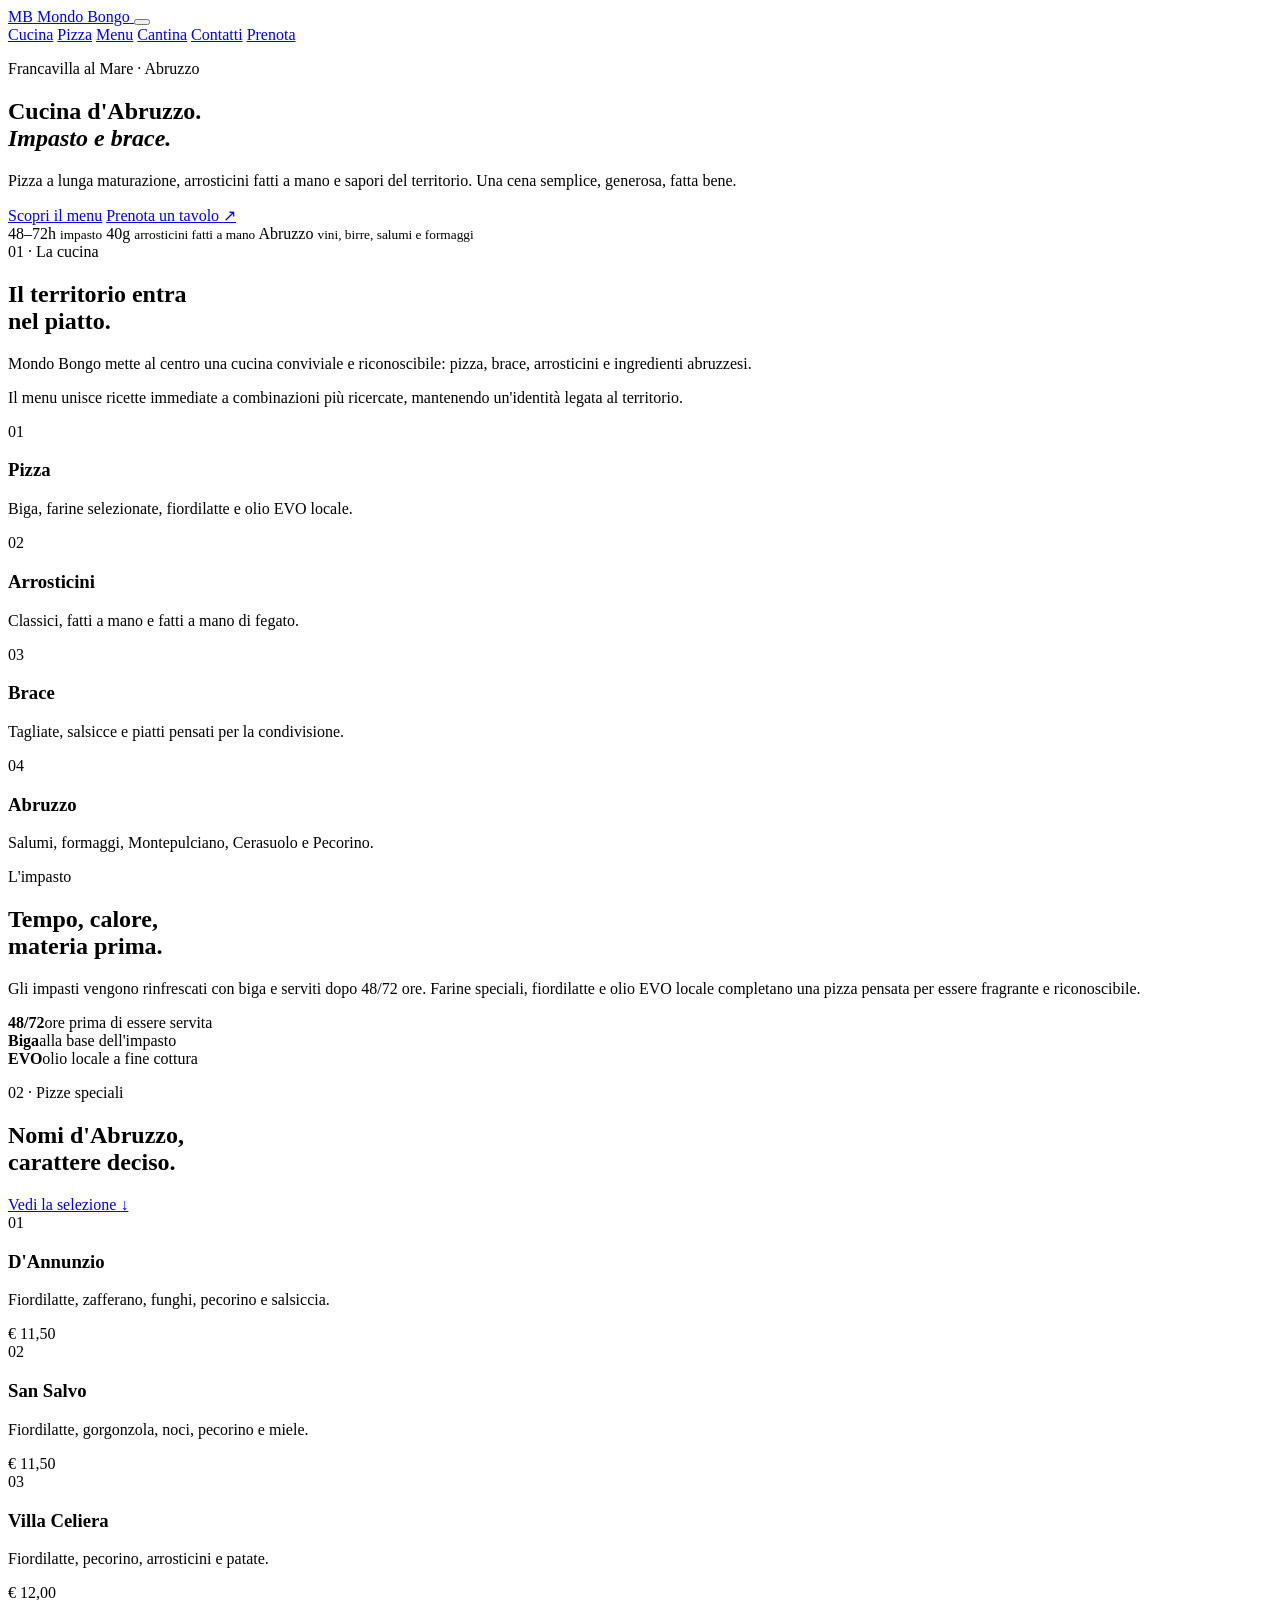
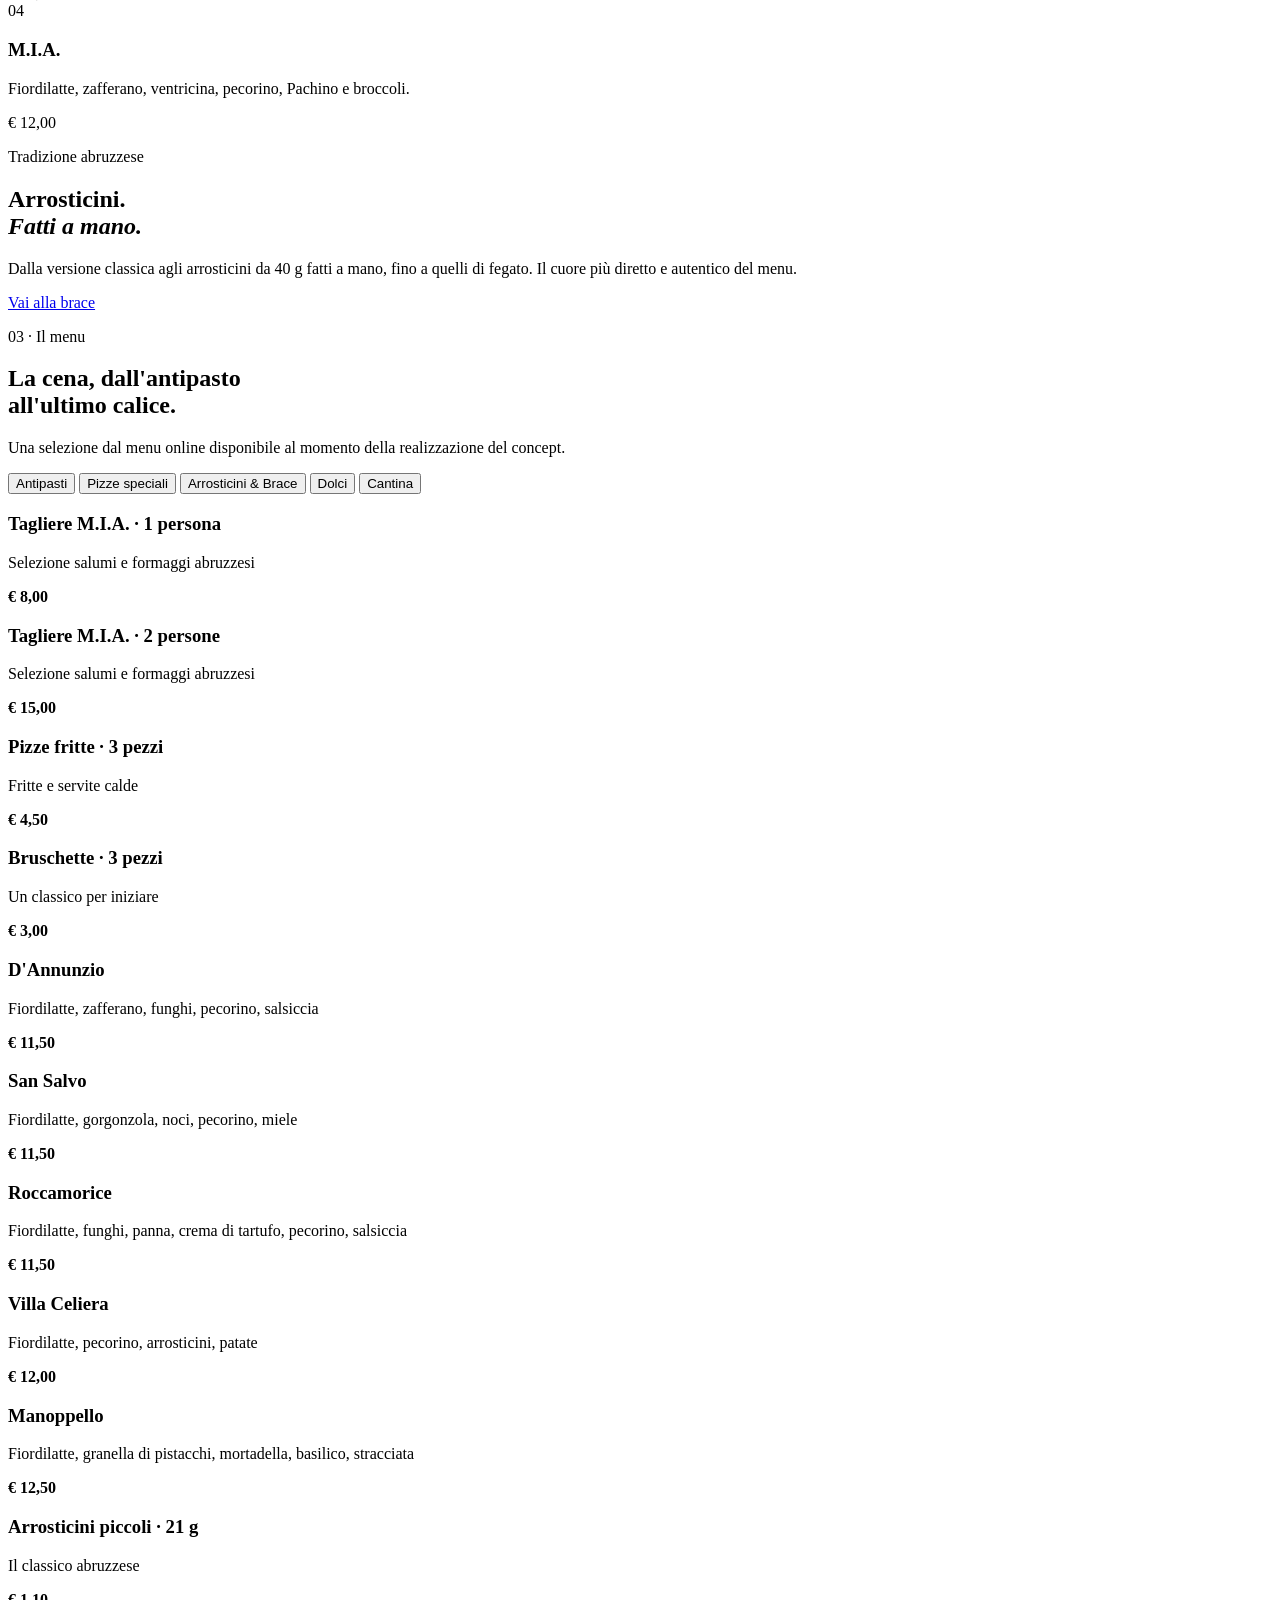
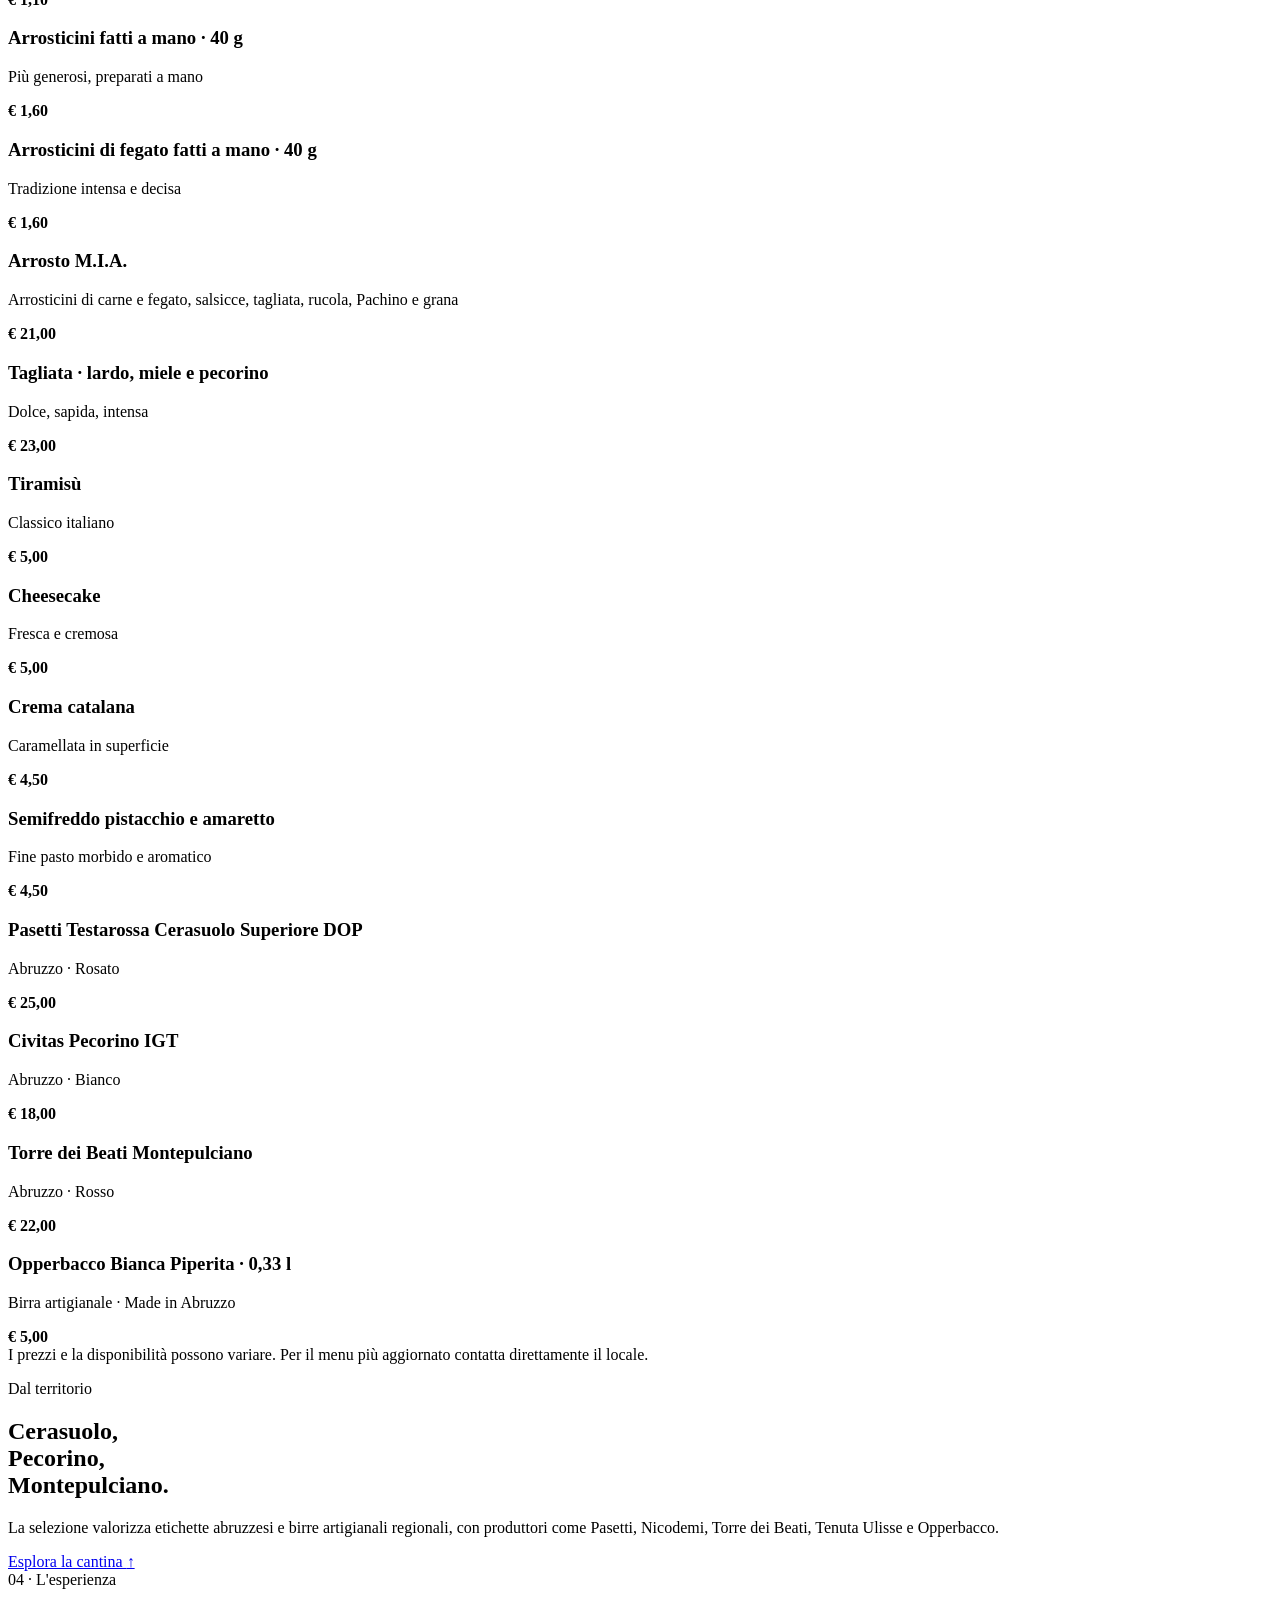
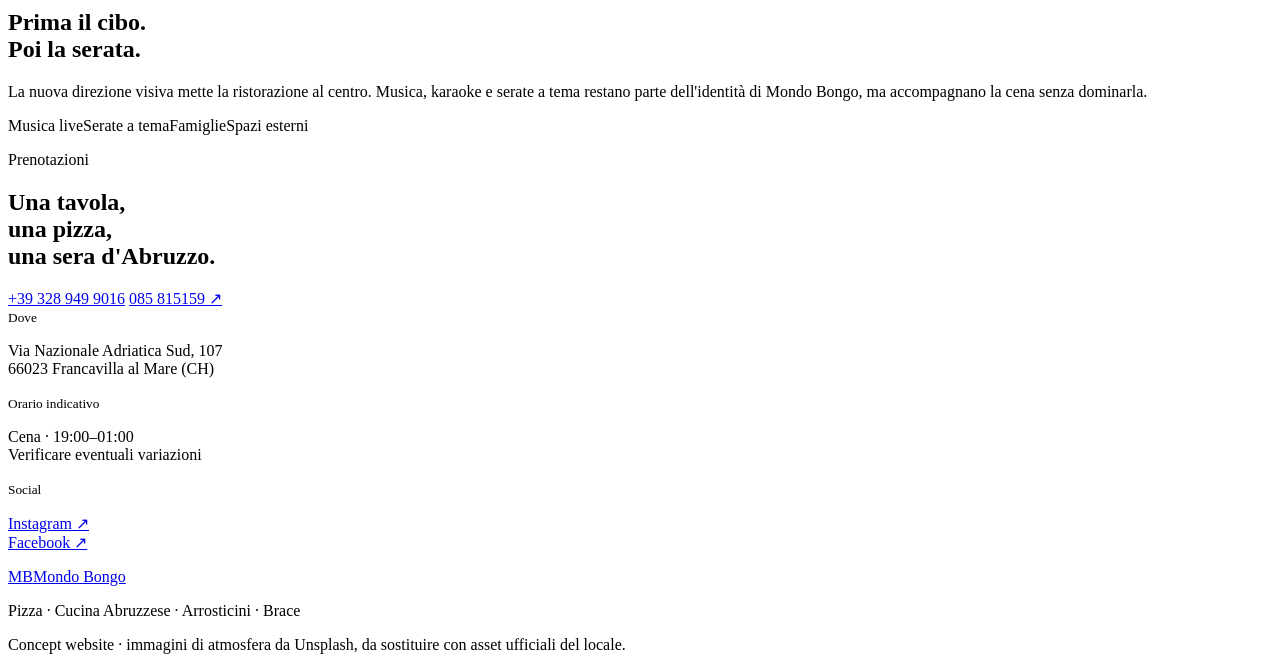
==== index.html @ 22b3df88 "Build premium food-first Mondo Bongo homepage" ====
<!DOCTYPE html>
<html lang="it">
<head>
  <meta charset="UTF-8" />
  <meta name="viewport" content="width=device-width, initial-scale=1.0" />
  <meta name="description" content="Mondo Bongo Francavilla al Mare — pizza a lunga maturazione, arrosticini fatti a mano, cucina abruzzese e brace." />
  <meta name="theme-color" content="#16130f" />
  <title>Mondo Bongo | Pizza, Abruzzo & Brace</title>
  <link rel="preconnect" href="https://fonts.googleapis.com">
  <link rel="preconnect" href="https://fonts.gstatic.com" crossorigin>
  <link href="https://fonts.googleapis.com/css2?family=DM+Sans:wght@400;500;600&family=Playfair+Display:ital,wght@0,500;0,600;1,500&display=swap" rel="stylesheet">
  <link rel="stylesheet" href="styles.css" />
</head>
<body>
  <header class="site-header" id="top">
    <a class="brand" href="#top" aria-label="Mondo Bongo home">
      <span class="brand-mark">MB</span>
      <span class="brand-name">Mondo Bongo</span>
    </a>
    <button class="menu-toggle" aria-label="Apri menu" aria-expanded="false"><span></span><span></span></button>
    <nav class="nav" aria-label="Navigazione principale">
      <a href="#cucina">Cucina</a>
      <a href="#pizza">Pizza</a>
      <a href="#menu">Menu</a>
      <a href="#cantina">Cantina</a>
      <a href="#contatti">Contatti</a>
      <a class="nav-cta" href="tel:+393289499016">Prenota</a>
    </nav>
  </header>

  <main>
    <section class="hero" aria-labelledby="hero-title">
      <div class="hero-media" role="img" aria-label="Pizza artigianale in forno"></div>
      <div class="hero-shade"></div>
      <div class="hero-content reveal">
        <p class="eyebrow">Francavilla al Mare · Abruzzo</p>
        <h1 id="hero-title">Cucina d'Abruzzo.<br><em>Impasto e brace.</em></h1>
        <p class="hero-copy">Pizza a lunga maturazione, arrosticini fatti a mano e sapori del territorio. Una cena semplice, generosa, fatta bene.</p>
        <div class="hero-actions">
          <a class="button button-light" href="#menu">Scopri il menu</a>
          <a class="text-link" href="tel:+393289499016">Prenota un tavolo <span>↗</span></a>
        </div>
      </div>
      <div class="hero-facts" aria-label="Punti di forza">
        <span>48–72h <small>impasto</small></span>
        <span>40g <small>arrosticini fatti a mano</small></span>
        <span>Abruzzo <small>vini, birre, salumi e formaggi</small></span>
      </div>
    </section>

    <section class="intro section" id="cucina">
      <div class="section-kicker reveal">01 · La cucina</div>
      <div class="intro-grid">
        <h2 class="display reveal">Il territorio entra<br>nel piatto.</h2>
        <div class="intro-copy reveal">
          <p>Mondo Bongo mette al centro una cucina conviviale e riconoscibile: pizza, brace, arrosticini e ingredienti abruzzesi.</p>
          <p>Il menu unisce ricette immediate a combinazioni più ricercate, mantenendo un'identità legata al territorio.</p>
        </div>
      </div>
      <div class="pillars reveal">
        <article><span>01</span><h3>Pizza</h3><p>Biga, farine selezionate, fiordilatte e olio EVO locale.</p></article>
        <article><span>02</span><h3>Arrosticini</h3><p>Classici, fatti a mano e fatti a mano di fegato.</p></article>
        <article><span>03</span><h3>Brace</h3><p>Tagliate, salsicce e piatti pensati per la condivisione.</p></article>
        <article><span>04</span><h3>Abruzzo</h3><p>Salumi, formaggi, Montepulciano, Cerasuolo e Pecorino.</p></article>
      </div>
    </section>

    <section class="pizza-feature" id="pizza">
      <div class="pizza-image reveal" role="img" aria-label="Pizza in cottura nel forno"></div>
      <div class="pizza-copy reveal">
        <p class="eyebrow dark">L'impasto</p>
        <h2 class="display">Tempo, calore,<br>materia prima.</h2>
        <p>Gli impasti vengono rinfrescati con biga e serviti dopo 48/72 ore. Farine speciali, fiordilatte e olio EVO locale completano una pizza pensata per essere fragrante e riconoscibile.</p>
        <div class="process">
          <div><strong>48/72</strong><span>ore prima di essere servita</span></div>
          <div><strong>Biga</strong><span>alla base dell'impasto</span></div>
          <div><strong>EVO</strong><span>olio locale a fine cottura</span></div>
        </div>
      </div>
    </section>

    <section class="signature section">
      <div class="section-heading reveal">
        <div>
          <p class="section-kicker">02 · Pizze speciali</p>
          <h2 class="display">Nomi d'Abruzzo,<br>carattere deciso.</h2>
        </div>
        <a class="text-link dark-link" href="#menu">Vedi la selezione <span>↓</span></a>
      </div>
      <div class="dish-grid">
        <article class="dish-card reveal">
          <div class="dish-no">01</div><h3>D'Annunzio</h3>
          <p>Fiordilatte, zafferano, funghi, pecorino e salsiccia.</p><span>€ 11,50</span>
        </article>
        <article class="dish-card reveal">
          <div class="dish-no">02</div><h3>San Salvo</h3>
          <p>Fiordilatte, gorgonzola, noci, pecorino e miele.</p><span>€ 11,50</span>
        </article>
        <article class="dish-card reveal">
          <div class="dish-no">03</div><h3>Villa Celiera</h3>
          <p>Fiordilatte, pecorino, arrosticini e patate.</p><span>€ 12,00</span>
        </article>
        <article class="dish-card reveal">
          <div class="dish-no">04</div><h3>M.I.A.</h3>
          <p>Fiordilatte, zafferano, ventricina, pecorino, Pachino e broccoli.</p><span>€ 12,00</span>
        </article>
      </div>
    </section>

    <section class="arrosticini-section">
      <div class="arrosticini-bg"></div>
      <div class="arrosticini-overlay"></div>
      <div class="arrosticini-content reveal">
        <p class="eyebrow">Tradizione abruzzese</p>
        <h2 class="display light">Arrosticini.<br><em>Fatti a mano.</em></h2>
        <p>Dalla versione classica agli arrosticini da 40 g fatti a mano, fino a quelli di fegato. Il cuore più diretto e autentico del menu.</p>
        <a class="button button-light" href="#menu">Vai alla brace</a>
      </div>
    </section>

    <section class="menu-section section" id="menu">
      <div class="menu-head reveal">
        <div>
          <p class="section-kicker">03 · Il menu</p>
          <h2 class="display">La cena, dall'antipasto<br>all'ultimo calice.</h2>
        </div>
        <p>Una selezione dal menu online disponibile al momento della realizzazione del concept.</p>
      </div>

      <div class="menu-tabs reveal" role="tablist" aria-label="Categorie menu">
        <button class="menu-tab active" data-menu="antipasti" role="tab" aria-selected="true">Antipasti</button>
        <button class="menu-tab" data-menu="pizze" role="tab">Pizze speciali</button>
        <button class="menu-tab" data-menu="brace" role="tab">Arrosticini & Brace</button>
        <button class="menu-tab" data-menu="dolci" role="tab">Dolci</button>
        <button class="menu-tab" data-menu="cantina" role="tab">Cantina</button>
      </div>

      <div class="menu-panels reveal">
        <div class="menu-panel active" data-panel="antipasti">
          <div class="menu-item"><div><h3>Tagliere M.I.A. · 1 persona</h3><p>Selezione salumi e formaggi abruzzesi</p></div><strong>€ 8,00</strong></div>
          <div class="menu-item"><div><h3>Tagliere M.I.A. · 2 persone</h3><p>Selezione salumi e formaggi abruzzesi</p></div><strong>€ 15,00</strong></div>
          <div class="menu-item"><div><h3>Pizze fritte · 3 pezzi</h3><p>Fritte e servite calde</p></div><strong>€ 4,50</strong></div>
          <div class="menu-item"><div><h3>Bruschette · 3 pezzi</h3><p>Un classico per iniziare</p></div><strong>€ 3,00</strong></div>
        </div>
        <div class="menu-panel" data-panel="pizze">
          <div class="menu-item"><div><h3>D'Annunzio</h3><p>Fiordilatte, zafferano, funghi, pecorino, salsiccia</p></div><strong>€ 11,50</strong></div>
          <div class="menu-item"><div><h3>San Salvo</h3><p>Fiordilatte, gorgonzola, noci, pecorino, miele</p></div><strong>€ 11,50</strong></div>
          <div class="menu-item"><div><h3>Roccamorice</h3><p>Fiordilatte, funghi, panna, crema di tartufo, pecorino, salsiccia</p></div><strong>€ 11,50</strong></div>
          <div class="menu-item"><div><h3>Villa Celiera</h3><p>Fiordilatte, pecorino, arrosticini, patate</p></div><strong>€ 12,00</strong></div>
          <div class="menu-item"><div><h3>Manoppello</h3><p>Fiordilatte, granella di pistacchi, mortadella, basilico, stracciata</p></div><strong>€ 12,50</strong></div>
        </div>
        <div class="menu-panel" data-panel="brace">
          <div class="menu-item"><div><h3>Arrosticini piccoli · 21 g</h3><p>Il classico abruzzese</p></div><strong>€ 1,10</strong></div>
          <div class="menu-item featured"><div><h3>Arrosticini fatti a mano · 40 g</h3><p>Più generosi, preparati a mano</p></div><strong>€ 1,60</strong></div>
          <div class="menu-item"><div><h3>Arrosticini di fegato fatti a mano · 40 g</h3><p>Tradizione intensa e decisa</p></div><strong>€ 1,60</strong></div>
          <div class="menu-item"><div><h3>Arrosto M.I.A.</h3><p>Arrosticini di carne e fegato, salsicce, tagliata, rucola, Pachino e grana</p></div><strong>€ 21,00</strong></div>
          <div class="menu-item"><div><h3>Tagliata · lardo, miele e pecorino</h3><p>Dolce, sapida, intensa</p></div><strong>€ 23,00</strong></div>
        </div>
        <div class="menu-panel" data-panel="dolci">
          <div class="menu-item"><div><h3>Tiramisù</h3><p>Classico italiano</p></div><strong>€ 5,00</strong></div>
          <div class="menu-item"><div><h3>Cheesecake</h3><p>Fresca e cremosa</p></div><strong>€ 5,00</strong></div>
          <div class="menu-item"><div><h3>Crema catalana</h3><p>Caramellata in superficie</p></div><strong>€ 4,50</strong></div>
          <div class="menu-item"><div><h3>Semifreddo pistacchio e amaretto</h3><p>Fine pasto morbido e aromatico</p></div><strong>€ 4,50</strong></div>
        </div>
        <div class="menu-panel" data-panel="cantina">
          <div class="menu-item"><div><h3>Pasetti Testarossa Cerasuolo Superiore DOP</h3><p>Abruzzo · Rosato</p></div><strong>€ 25,00</strong></div>
          <div class="menu-item"><div><h3>Civitas Pecorino IGT</h3><p>Abruzzo · Bianco</p></div><strong>€ 18,00</strong></div>
          <div class="menu-item"><div><h3>Torre dei Beati Montepulciano</h3><p>Abruzzo · Rosso</p></div><strong>€ 22,00</strong></div>
          <div class="menu-item"><div><h3>Opperbacco Bianca Piperita · 0,33 l</h3><p>Birra artigianale · Made in Abruzzo</p></div><strong>€ 5,00</strong></div>
        </div>
      </div>
      <div class="menu-note reveal">I prezzi e la disponibilità possono variare. Per il menu più aggiornato contatta direttamente il locale.</div>
    </section>

    <section class="wine-section" id="cantina">
      <div class="wine-copy reveal">
        <p class="eyebrow">Dal territorio</p>
        <h2 class="display light">Cerasuolo,<br>Pecorino,<br>Montepulciano.</h2>
      </div>
      <div class="wine-list reveal">
        <p>La selezione valorizza etichette abruzzesi e birre artigianali regionali, con produttori come Pasetti, Nicodemi, Torre dei Beati, Tenuta Ulisse e Opperbacco.</p>
        <a class="text-link" href="#menu">Esplora la cantina <span>↑</span></a>
      </div>
    </section>

    <section class="experience section">
      <div class="section-kicker reveal">04 · L'esperienza</div>
      <div class="experience-grid">
        <div class="experience-title reveal"><h2 class="display">Prima il cibo.<br>Poi la serata.</h2></div>
        <div class="experience-copy reveal">
          <p>La nuova direzione visiva mette la ristorazione al centro. Musica, karaoke e serate a tema restano parte dell'identità di Mondo Bongo, ma accompagnano la cena senza dominarla.</p>
          <div class="experience-tags"><span>Musica live</span><span>Serate a tema</span><span>Famiglie</span><span>Spazi esterni</span></div>
        </div>
      </div>
    </section>

    <section class="contact" id="contatti">
      <div class="contact-inner reveal">
        <p class="eyebrow">Prenotazioni</p>
        <h2 class="display light">Una tavola,<br>una pizza,<br>una sera d'Abruzzo.</h2>
        <div class="contact-actions">
          <a class="button button-light" href="tel:+393289499016">+39 328 949 9016</a>
          <a class="text-link" href="tel:+39085815159">085 815159 <span>↗</span></a>
        </div>
        <div class="contact-meta">
          <div><small>Dove</small><p>Via Nazionale Adriatica Sud, 107<br>66023 Francavilla al Mare (CH)</p></div>
          <div><small>Orario indicativo</small><p>Cena · 19:00–01:00<br><span>Verificare eventuali variazioni</span></p></div>
          <div><small>Social</small><p><a href="https://www.instagram.com/mondobongo_francavilla/" target="_blank" rel="noopener">Instagram ↗</a><br><a href="https://www.facebook.com/mondobongofrancavilla" target="_blank" rel="noopener">Facebook ↗</a></p></div>
        </div>
      </div>
    </section>
  </main>

  <footer class="footer">
    <a class="brand footer-brand" href="#top"><span class="brand-mark">MB</span><span class="brand-name">Mondo Bongo</span></a>
    <p>Pizza · Cucina Abruzzese · Arrosticini · Brace</p>
    <p class="concept-note">Concept website · immagini di atmosfera da Unsplash, da sostituire con asset ufficiali del locale.</p>
  </footer>

  <script src="script.js"></script>
</body>
</html>
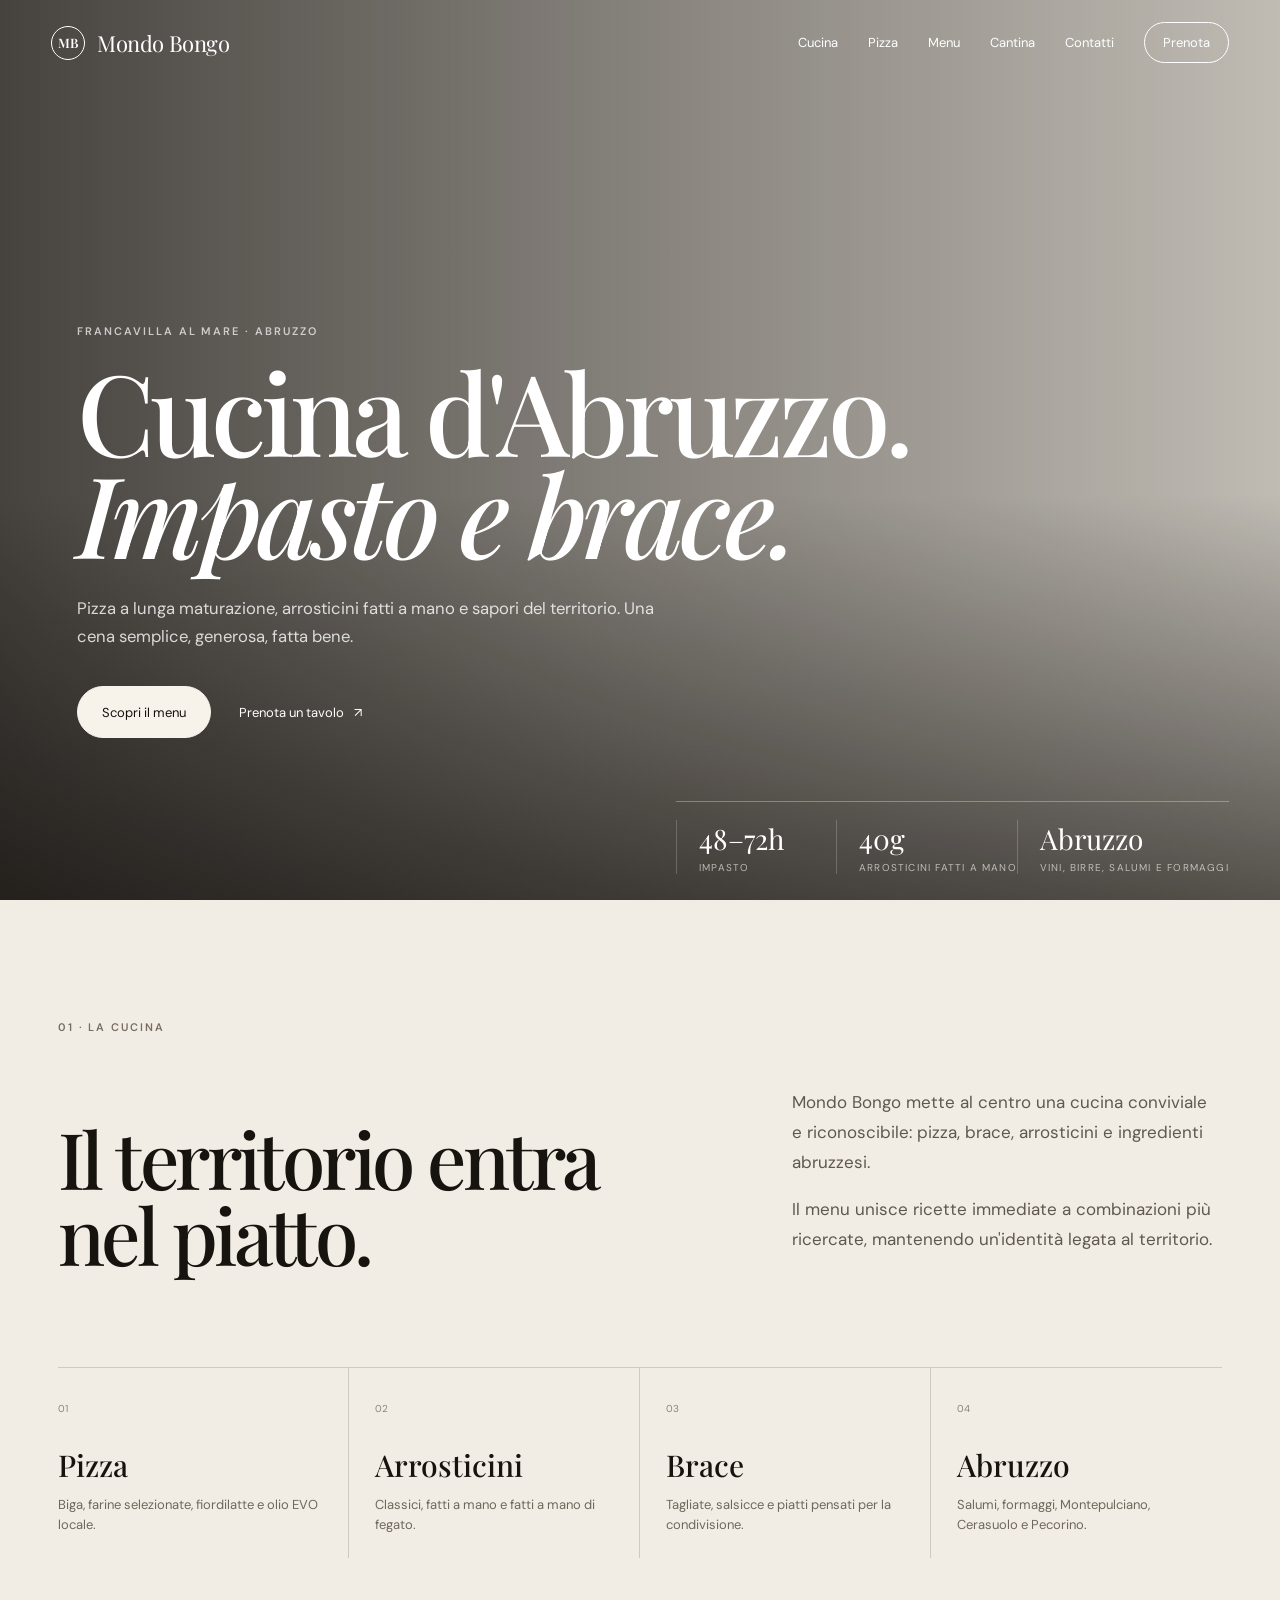
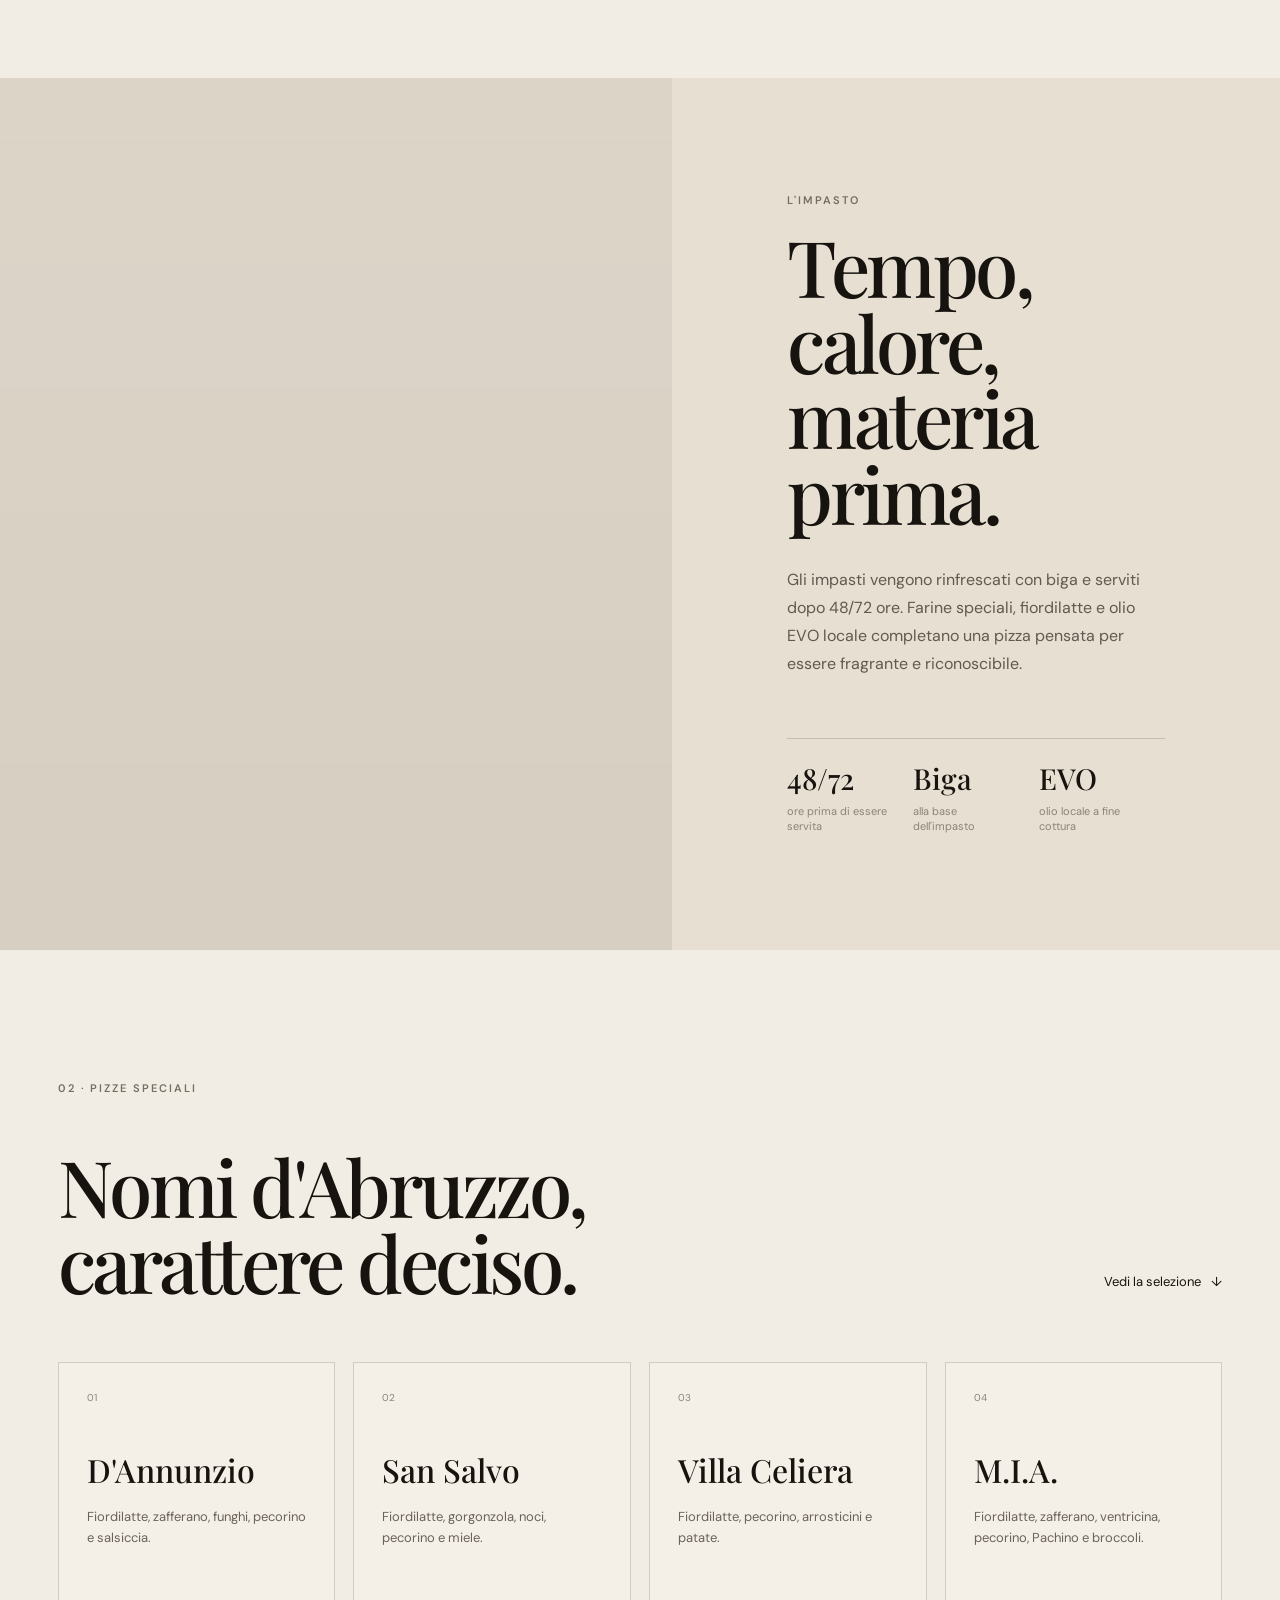
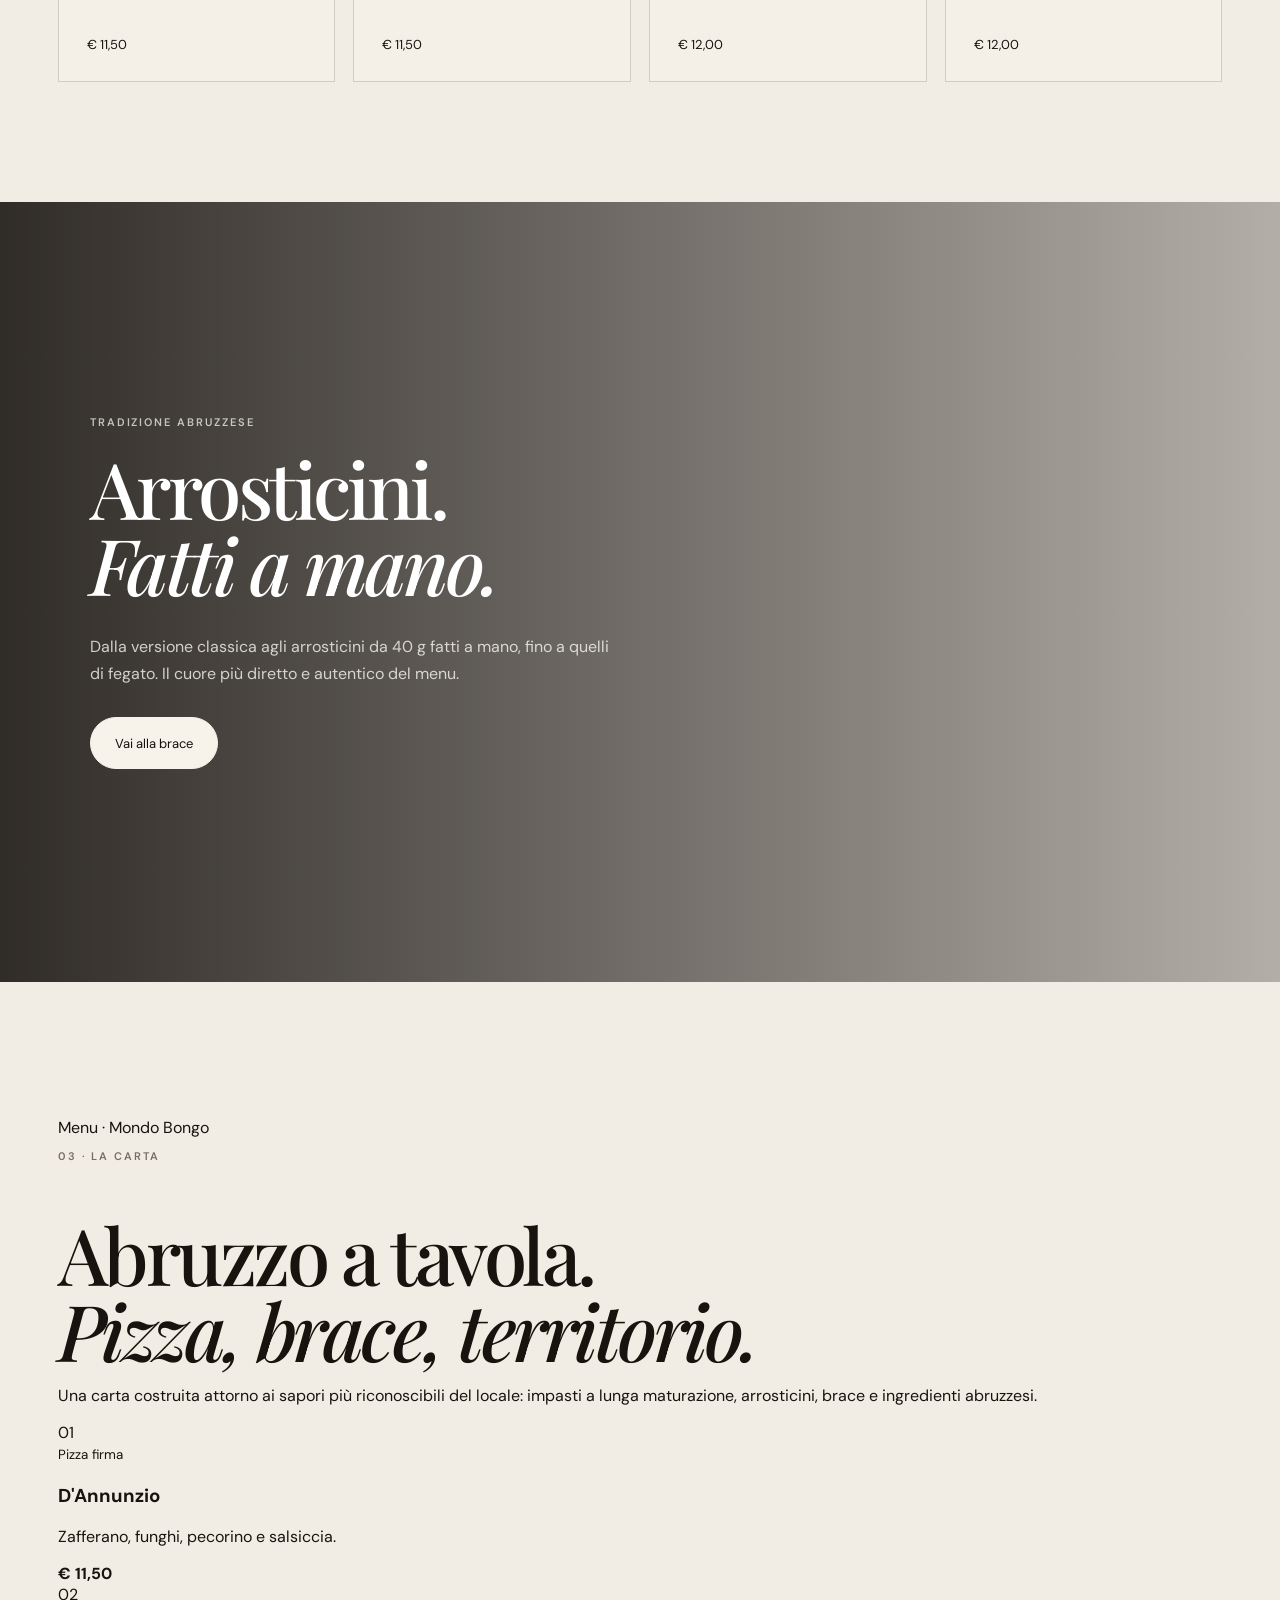
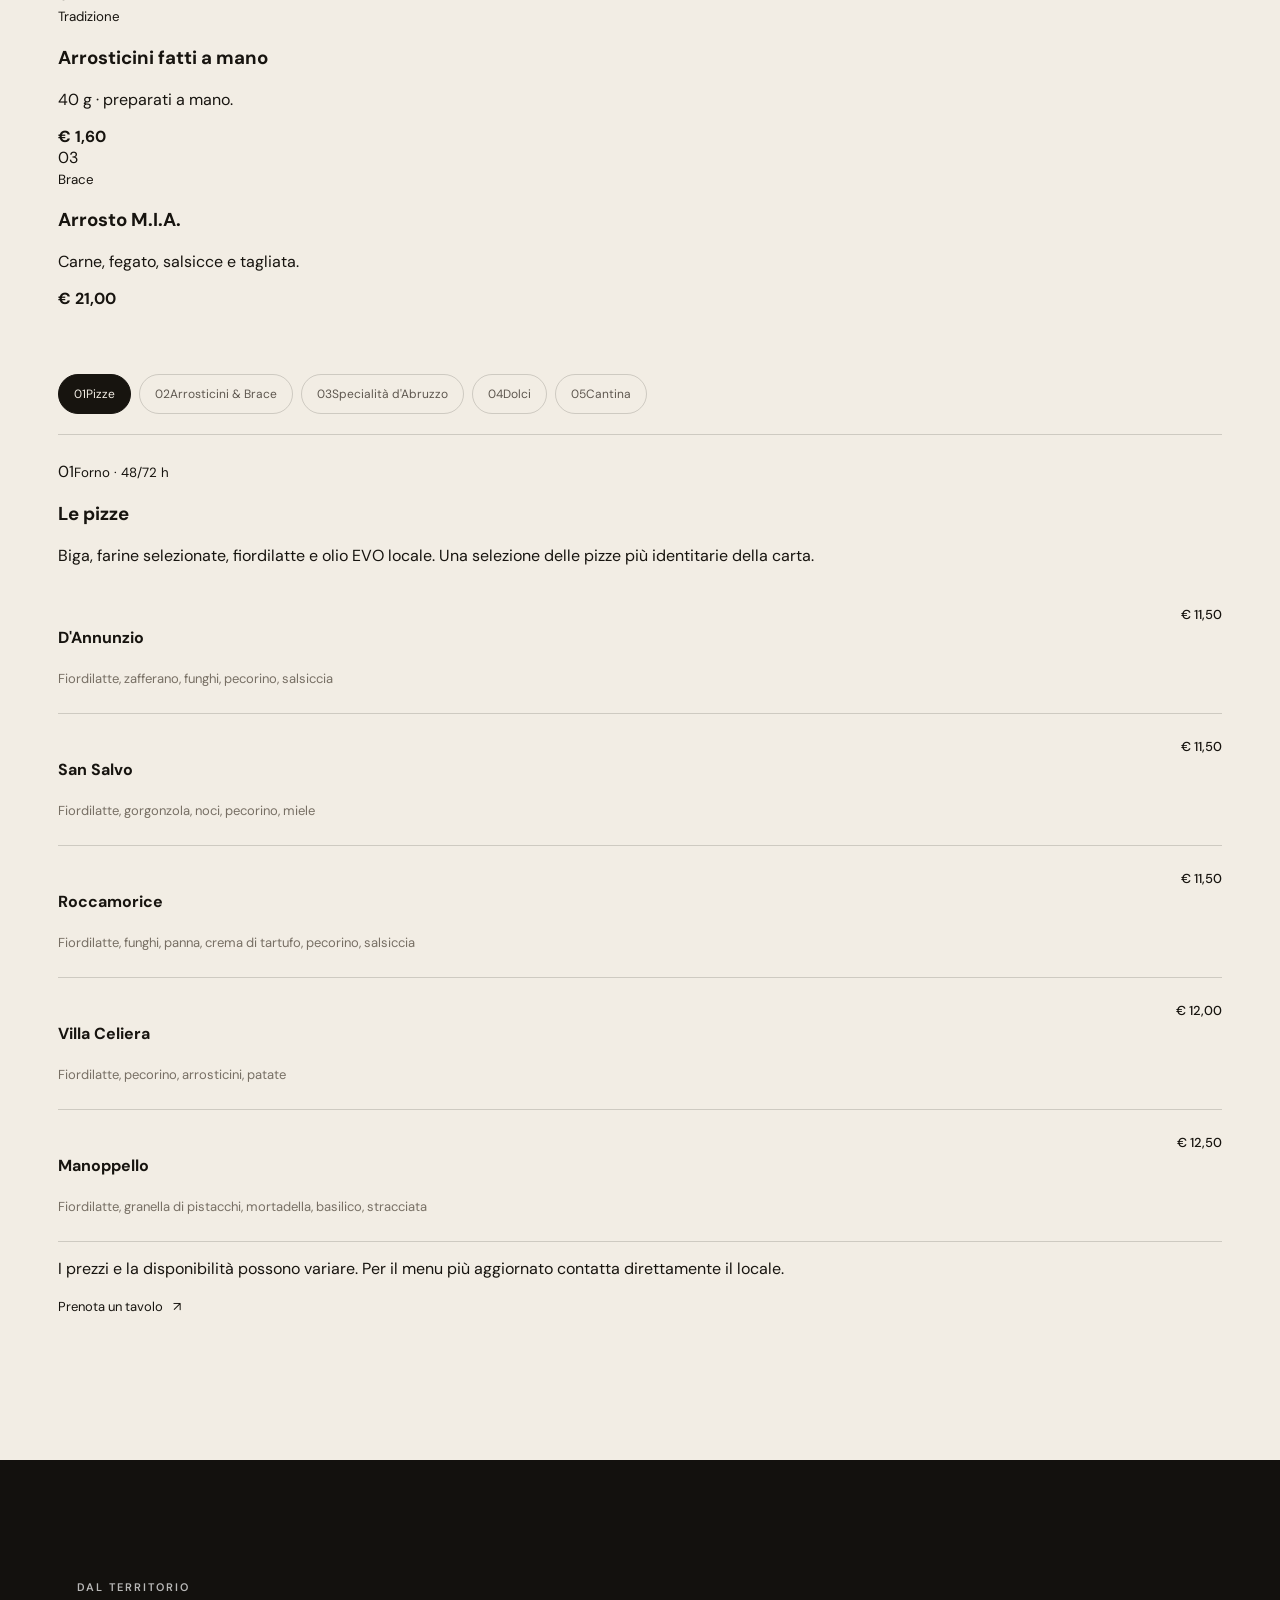
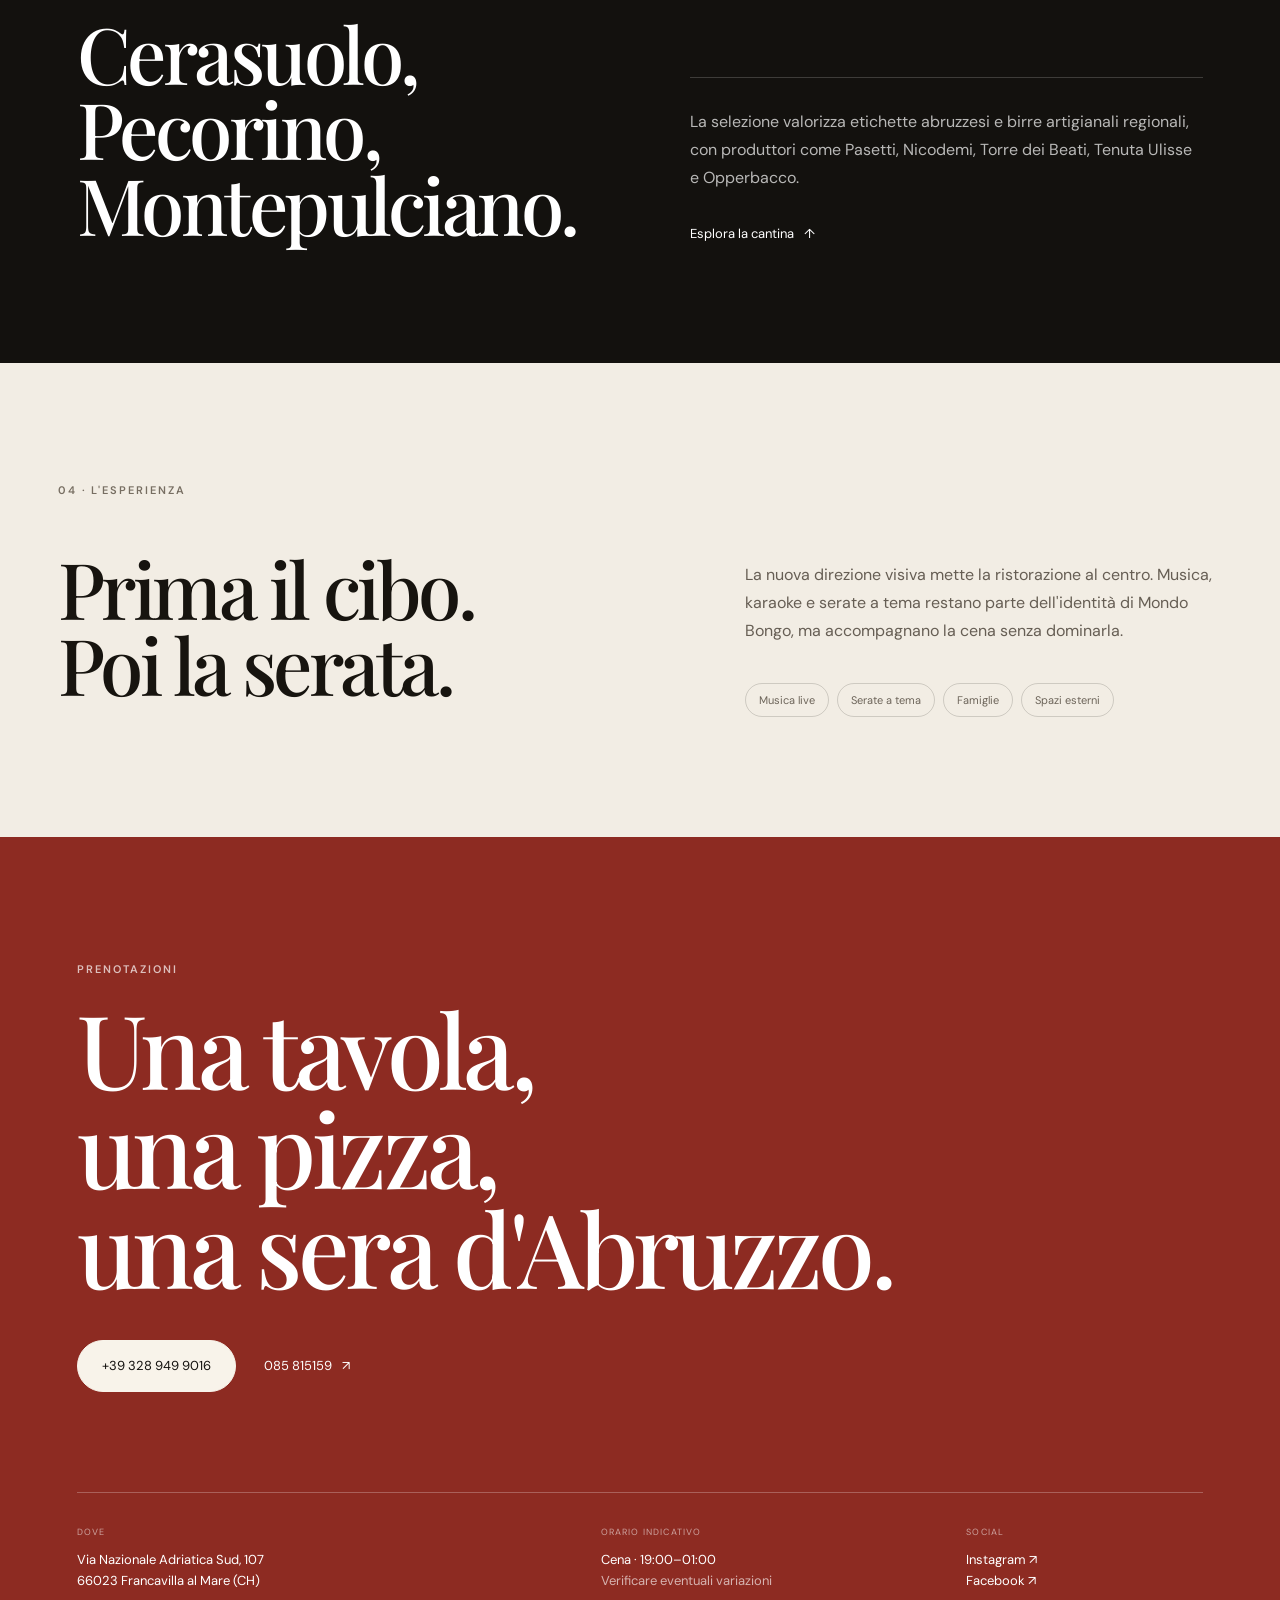
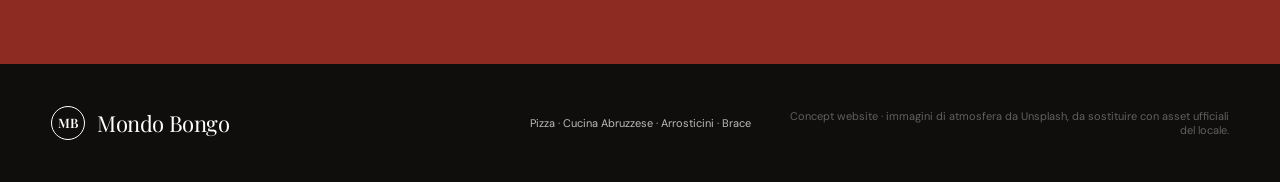
==== commit feaaf528: "Refine menu into premium editorial restaurant layout" ====
--- a/index.html
+++ b/index.html
@@ -119,57 +119,119 @@
     </section>
 
     <section class="menu-section section" id="menu">
-      <div class="menu-head reveal">
+      <div class="menu-editorial-head reveal">
+        <div class="menu-volume">Menu · Mondo Bongo</div>
         <div>
-          <p class="section-kicker">03 · Il menu</p>
-          <h2 class="display">La cena, dall'antipasto<br>all'ultimo calice.</h2>
-        </div>
-        <p>Una selezione dal menu online disponibile al momento della realizzazione del concept.</p>
+          <p class="section-kicker">03 · La carta</p>
+          <h2 class="display">Abruzzo a tavola.<br><em>Pizza, brace, territorio.</em></h2>
+        </div>
+        <p class="menu-intro">Una carta costruita attorno ai sapori più riconoscibili del locale: impasti a lunga maturazione, arrosticini, brace e ingredienti abruzzesi.</p>
+      </div>
+
+      <div class="menu-feature-strip reveal" aria-label="Specialità in evidenza">
+        <article>
+          <span class="menu-feature-no">01</span>
+          <div><small>Pizza firma</small><h3>D'Annunzio</h3><p>Zafferano, funghi, pecorino e salsiccia.</p></div>
+          <strong>€ 11,50</strong>
+        </article>
+        <article>
+          <span class="menu-feature-no">02</span>
+          <div><small>Tradizione</small><h3>Arrosticini fatti a mano</h3><p>40 g · preparati a mano.</p></div>
+          <strong>€ 1,60</strong>
+        </article>
+        <article>
+          <span class="menu-feature-no">03</span>
+          <div><small>Brace</small><h3>Arrosto M.I.A.</h3><p>Carne, fegato, salsicce e tagliata.</p></div>
+          <strong>€ 21,00</strong>
+        </article>
       </div>
 
       <div class="menu-tabs reveal" role="tablist" aria-label="Categorie menu">
-        <button class="menu-tab active" data-menu="antipasti" role="tab" aria-selected="true">Antipasti</button>
-        <button class="menu-tab" data-menu="pizze" role="tab">Pizze speciali</button>
-        <button class="menu-tab" data-menu="brace" role="tab">Arrosticini & Brace</button>
-        <button class="menu-tab" data-menu="dolci" role="tab">Dolci</button>
-        <button class="menu-tab" data-menu="cantina" role="tab">Cantina</button>
+        <button class="menu-tab active" data-menu="pizze" role="tab" aria-selected="true"><span>01</span>Pizze</button>
+        <button class="menu-tab" data-menu="brace" role="tab" aria-selected="false"><span>02</span>Arrosticini & Brace</button>
+        <button class="menu-tab" data-menu="abruzzo" role="tab" aria-selected="false"><span>03</span>Specialità d'Abruzzo</button>
+        <button class="menu-tab" data-menu="dolci" role="tab" aria-selected="false"><span>04</span>Dolci</button>
+        <button class="menu-tab" data-menu="cantina" role="tab" aria-selected="false"><span>05</span>Cantina</button>
       </div>
 
       <div class="menu-panels reveal">
-        <div class="menu-panel active" data-panel="antipasti">
-          <div class="menu-item"><div><h3>Tagliere M.I.A. · 1 persona</h3><p>Selezione salumi e formaggi abruzzesi</p></div><strong>€ 8,00</strong></div>
-          <div class="menu-item"><div><h3>Tagliere M.I.A. · 2 persone</h3><p>Selezione salumi e formaggi abruzzesi</p></div><strong>€ 15,00</strong></div>
-          <div class="menu-item"><div><h3>Pizze fritte · 3 pezzi</h3><p>Fritte e servite calde</p></div><strong>€ 4,50</strong></div>
-          <div class="menu-item"><div><h3>Bruschette · 3 pezzi</h3><p>Un classico per iniziare</p></div><strong>€ 3,00</strong></div>
-        </div>
-        <div class="menu-panel" data-panel="pizze">
-          <div class="menu-item"><div><h3>D'Annunzio</h3><p>Fiordilatte, zafferano, funghi, pecorino, salsiccia</p></div><strong>€ 11,50</strong></div>
-          <div class="menu-item"><div><h3>San Salvo</h3><p>Fiordilatte, gorgonzola, noci, pecorino, miele</p></div><strong>€ 11,50</strong></div>
-          <div class="menu-item"><div><h3>Roccamorice</h3><p>Fiordilatte, funghi, panna, crema di tartufo, pecorino, salsiccia</p></div><strong>€ 11,50</strong></div>
-          <div class="menu-item"><div><h3>Villa Celiera</h3><p>Fiordilatte, pecorino, arrosticini, patate</p></div><strong>€ 12,00</strong></div>
-          <div class="menu-item"><div><h3>Manoppello</h3><p>Fiordilatte, granella di pistacchi, mortadella, basilico, stracciata</p></div><strong>€ 12,50</strong></div>
-        </div>
+        <div class="menu-panel active" data-panel="pizze">
+          <div class="menu-panel-heading">
+            <div><span>01</span><small>Forno · 48/72 h</small></div>
+            <h3>Le pizze</h3>
+            <p>Biga, farine selezionate, fiordilatte e olio EVO locale. Una selezione delle pizze più identitarie della carta.</p>
+          </div>
+          <div class="menu-list">
+            <div class="menu-item featured"><div><h4>D'Annunzio</h4><p>Fiordilatte, zafferano, funghi, pecorino, salsiccia</p></div><strong>€ 11,50</strong></div>
+            <div class="menu-item"><div><h4>San Salvo</h4><p>Fiordilatte, gorgonzola, noci, pecorino, miele</p></div><strong>€ 11,50</strong></div>
+            <div class="menu-item"><div><h4>Roccamorice</h4><p>Fiordilatte, funghi, panna, crema di tartufo, pecorino, salsiccia</p></div><strong>€ 11,50</strong></div>
+            <div class="menu-item featured"><div><h4>Villa Celiera</h4><p>Fiordilatte, pecorino, arrosticini, patate</p></div><strong>€ 12,00</strong></div>
+            <div class="menu-item"><div><h4>Manoppello</h4><p>Fiordilatte, granella di pistacchi, mortadella, basilico, stracciata</p></div><strong>€ 12,50</strong></div>
+          </div>
+        </div>
+
         <div class="menu-panel" data-panel="brace">
-          <div class="menu-item"><div><h3>Arrosticini piccoli · 21 g</h3><p>Il classico abruzzese</p></div><strong>€ 1,10</strong></div>
-          <div class="menu-item featured"><div><h3>Arrosticini fatti a mano · 40 g</h3><p>Più generosi, preparati a mano</p></div><strong>€ 1,60</strong></div>
-          <div class="menu-item"><div><h3>Arrosticini di fegato fatti a mano · 40 g</h3><p>Tradizione intensa e decisa</p></div><strong>€ 1,60</strong></div>
-          <div class="menu-item"><div><h3>Arrosto M.I.A.</h3><p>Arrosticini di carne e fegato, salsicce, tagliata, rucola, Pachino e grana</p></div><strong>€ 21,00</strong></div>
-          <div class="menu-item"><div><h3>Tagliata · lardo, miele e pecorino</h3><p>Dolce, sapida, intensa</p></div><strong>€ 23,00</strong></div>
-        </div>
+          <div class="menu-panel-heading">
+            <div><span>02</span><small>Fuoco · Tradizione</small></div>
+            <h3>Arrosticini & Brace</h3>
+            <p>Il lato più abruzzese della tavola: arrosticini classici e fatti a mano, tagliate e piatti dalla brace.</p>
+          </div>
+          <div class="menu-list">
+            <div class="menu-item"><div><h4>Arrosticini piccoli · 21 g</h4><p>Il classico abruzzese</p></div><strong>€ 1,10</strong></div>
+            <div class="menu-item featured"><div><h4>Arrosticini fatti a mano · 40 g</h4><p>Più generosi, preparati a mano</p></div><strong>€ 1,60</strong></div>
+            <div class="menu-item"><div><h4>Arrosticini di fegato fatti a mano · 40 g</h4><p>Tradizione intensa e decisa</p></div><strong>€ 1,60</strong></div>
+            <div class="menu-item featured"><div><h4>Arrosto M.I.A.</h4><p>Arrosticini di carne e fegato, salsicce, tagliata, rucola, Pachino e grana</p></div><strong>€ 21,00</strong></div>
+            <div class="menu-item"><div><h4>Tagliata · lardo, miele e pecorino</h4><p>Dolce, sapida, intensa</p></div><strong>€ 23,00</strong></div>
+          </div>
+        </div>
+
+        <div class="menu-panel" data-panel="abruzzo">
+          <div class="menu-panel-heading">
+            <div><span>03</span><small>Territorio · Condivisione</small></div>
+            <h3>Specialità d'Abruzzo</h3>
+            <p>Salumi, formaggi e sapori regionali da condividere prima della pizza o insieme alla brace.</p>
+          </div>
+          <div class="menu-list">
+            <div class="menu-item featured"><div><h4>Tagliere M.I.A. · 1 persona</h4><p>Selezione di salumi e formaggi abruzzesi</p></div><strong>€ 8,00</strong></div>
+            <div class="menu-item"><div><h4>Tagliere M.I.A. · 2 persone</h4><p>Selezione di salumi e formaggi abruzzesi</p></div><strong>€ 15,00</strong></div>
+            <div class="menu-item"><div><h4>Pizze fritte · 3 pezzi</h4><p>Fritte e servite calde</p></div><strong>€ 4,50</strong></div>
+            <div class="menu-item"><div><h4>Bruschette · 3 pezzi</h4><p>Un classico per iniziare</p></div><strong>€ 3,00</strong></div>
+          </div>
+        </div>
+
         <div class="menu-panel" data-panel="dolci">
-          <div class="menu-item"><div><h3>Tiramisù</h3><p>Classico italiano</p></div><strong>€ 5,00</strong></div>
-          <div class="menu-item"><div><h3>Cheesecake</h3><p>Fresca e cremosa</p></div><strong>€ 5,00</strong></div>
-          <div class="menu-item"><div><h3>Crema catalana</h3><p>Caramellata in superficie</p></div><strong>€ 4,50</strong></div>
-          <div class="menu-item"><div><h3>Semifreddo pistacchio e amaretto</h3><p>Fine pasto morbido e aromatico</p></div><strong>€ 4,50</strong></div>
-        </div>
+          <div class="menu-panel-heading">
+            <div><span>04</span><small>Fine pasto</small></div>
+            <h3>I dolci</h3>
+            <p>Classici cremosi e dessert semplici per chiudere la cena con misura.</p>
+          </div>
+          <div class="menu-list">
+            <div class="menu-item"><div><h4>Tiramisù</h4><p>Classico italiano</p></div><strong>€ 5,00</strong></div>
+            <div class="menu-item"><div><h4>Cheesecake</h4><p>Fresca e cremosa</p></div><strong>€ 5,00</strong></div>
+            <div class="menu-item"><div><h4>Crema catalana</h4><p>Caramellata in superficie</p></div><strong>€ 4,50</strong></div>
+            <div class="menu-item"><div><h4>Semifreddo pistacchio e amaretto</h4><p>Fine pasto morbido e aromatico</p></div><strong>€ 4,50</strong></div>
+          </div>
+        </div>
+
         <div class="menu-panel" data-panel="cantina">
-          <div class="menu-item"><div><h3>Pasetti Testarossa Cerasuolo Superiore DOP</h3><p>Abruzzo · Rosato</p></div><strong>€ 25,00</strong></div>
-          <div class="menu-item"><div><h3>Civitas Pecorino IGT</h3><p>Abruzzo · Bianco</p></div><strong>€ 18,00</strong></div>
-          <div class="menu-item"><div><h3>Torre dei Beati Montepulciano</h3><p>Abruzzo · Rosso</p></div><strong>€ 22,00</strong></div>
-          <div class="menu-item"><div><h3>Opperbacco Bianca Piperita · 0,33 l</h3><p>Birra artigianale · Made in Abruzzo</p></div><strong>€ 5,00</strong></div>
-        </div>
-      </div>
-      <div class="menu-note reveal">I prezzi e la disponibilità possono variare. Per il menu più aggiornato contatta direttamente il locale.</div>
+          <div class="menu-panel-heading">
+            <div><span>05</span><small>Abruzzo nel calice</small></div>
+            <h3>La cantina</h3>
+            <p>Cerasuolo, Pecorino, Montepulciano e birre artigianali regionali per accompagnare pizza e brace.</p>
+          </div>
+          <div class="menu-list">
+            <div class="menu-item featured"><div><h4>Pasetti Testarossa Cerasuolo Superiore DOP</h4><p>Abruzzo · Rosato</p></div><strong>€ 25,00</strong></div>
+            <div class="menu-item"><div><h4>Civitas Pecorino IGT</h4><p>Abruzzo · Bianco</p></div><strong>€ 18,00</strong></div>
+            <div class="menu-item"><div><h4>Torre dei Beati Montepulciano</h4><p>Abruzzo · Rosso</p></div><strong>€ 22,00</strong></div>
+            <div class="menu-item"><div><h4>Opperbacco Bianca Piperita · 0,33 l</h4><p>Birra artigianale · Made in Abruzzo</p></div><strong>€ 5,00</strong></div>
+          </div>
+        </div>
+      </div>
+
+      <div class="menu-footer reveal">
+        <p>I prezzi e la disponibilità possono variare. Per il menu più aggiornato contatta direttamente il locale.</p>
+        <a class="text-link dark-link" href="tel:+393289499016">Prenota un tavolo <span>↗</span></a>
+      </div>
     </section>
 
     <section class="wine-section" id="cantina">
@@ -219,4 +281,4 @@
 
   <script src="script.js"></script>
 </body>
-</html>
+</html>
--- a/styles.css
+++ b/styles.css
@@ -0,0 +1,380 @@
+:root {
+  --ink: #17140f;
+  --paper: #f2ede4;
+  --paper-2: #e7dfd2;
+  --cream: #f8f3ea;
+  --muted: #8b8377;
+  --line: rgba(23, 20, 15, 0.16);
+  --gold: #b48a4a;
+  --deep: #13110e;
+  --deep-2: #1b1712;
+  --max: 1320px;
+  --serif: "Playfair Display", Georgia, serif;
+  --sans: "DM Sans", Arial, sans-serif;
+}
+
+* { box-sizing: border-box; }
+html { scroll-behavior: smooth; }
+body {
+  margin: 0;
+  font-family: var(--sans);
+  color: var(--ink);
+  background: var(--paper);
+  -webkit-font-smoothing: antialiased;
+}
+a { color: inherit; text-decoration: none; }
+button, input { font: inherit; }
+::selection { background: var(--ink); color: var(--paper); }
+
+.site-header {
+  position: fixed;
+  inset: 0 0 auto;
+  z-index: 50;
+  height: 86px;
+  padding: 0 clamp(22px, 4vw, 68px);
+  display: flex;
+  align-items: center;
+  justify-content: space-between;
+  color: #fff;
+  transition: background .35s ease, color .35s ease, height .35s ease, border-color .35s ease;
+  border-bottom: 1px solid transparent;
+}
+.site-header.scrolled {
+  height: 70px;
+  color: var(--ink);
+  background: rgba(242,237,228,.92);
+  backdrop-filter: blur(16px);
+  border-color: var(--line);
+}
+.brand { display: inline-flex; align-items: center; gap: 12px; }
+.brand-mark {
+  width: 34px;
+  height: 34px;
+  border: 1px solid currentColor;
+  border-radius: 50%;
+  display: grid;
+  place-items: center;
+  font-family: var(--serif);
+  font-size: 13px;
+  font-weight: 600;
+}
+.brand-name { font-family: var(--serif); font-size: 22px; letter-spacing: -.02em; }
+.nav { display: flex; align-items: center; gap: 30px; font-size: 13px; }
+.nav a { position: relative; }
+.nav a:not(.nav-cta)::after {
+  content: "";
+  position: absolute;
+  left: 0;
+  right: 100%;
+  bottom: -7px;
+  height: 1px;
+  background: currentColor;
+  transition: right .25s ease;
+}
+.nav a:hover::after { right: 0; }
+.nav-cta {
+  padding: 11px 18px;
+  border: 1px solid currentColor;
+  border-radius: 999px;
+}
+.menu-toggle { display: none; background: transparent; border: 0; padding: 8px; }
+.menu-toggle span { width: 23px; height: 1px; display: block; background: currentColor; margin: 6px 0; }
+
+.hero {
+  min-height: 100svh;
+  position: relative;
+  overflow: hidden;
+  color: #fff;
+  display: flex;
+  align-items: flex-end;
+}
+.hero-media {
+  position: absolute;
+  inset: 0;
+  background-image: url('https://images.unsplash.com/photo-1772758631701-5c5f532f44cf?auto=format&fit=crop&fm=jpg&q=82&w=2400');
+  background-size: cover;
+  background-position: center 46%;
+  transform: scale(1.035);
+  animation: heroIn 1.5s cubic-bezier(.2,.7,.2,1) forwards;
+}
+.hero-shade {
+  position: absolute;
+  inset: 0;
+  background: linear-gradient(90deg, rgba(12,9,6,.75) 0%, rgba(12,9,6,.48) 48%, rgba(12,9,6,.22) 100%),
+              linear-gradient(0deg, rgba(12,9,6,.6) 0%, transparent 45%);
+}
+.hero-content {
+  position: relative;
+  z-index: 2;
+  width: min(940px, 86vw);
+  padding: 0 0 clamp(140px, 18vh, 190px) clamp(22px, 6vw, 92px);
+}
+.eyebrow,
+.section-kicker {
+  font-size: 11px;
+  letter-spacing: .18em;
+  text-transform: uppercase;
+  font-weight: 600;
+}
+.eyebrow { color: rgba(255,255,255,.7); margin: 0 0 22px; }
+.eyebrow.dark { color: #786c5c; }
+.hero h1,
+.display { font-family: var(--serif); font-weight: 500; letter-spacing: -.045em; }
+.hero h1 {
+  font-size: clamp(58px, 8.8vw, 132px);
+  line-height: .9;
+  margin: 0;
+  max-width: 1100px;
+}
+.hero h1 em, .display em { font-weight: 500; }
+.hero-copy {
+  max-width: 590px;
+  margin: 32px 0 0;
+  line-height: 1.65;
+  font-size: clamp(16px, 1.3vw, 19px);
+  color: rgba(255,255,255,.8);
+}
+.hero-actions { display: flex; align-items: center; gap: 28px; margin-top: 36px; }
+.button {
+  display: inline-flex;
+  justify-content: center;
+  align-items: center;
+  min-height: 52px;
+  padding: 0 24px;
+  border: 1px solid currentColor;
+  border-radius: 999px;
+  font-size: 13px;
+  transition: transform .25s ease, background .25s ease, color .25s ease;
+}
+.button:hover { transform: translateY(-2px); }
+.button-light { color: var(--deep); background: var(--cream); border-color: var(--cream); }
+.button-light:hover { background: transparent; color: #fff; }
+.text-link { display: inline-flex; align-items: center; gap: 10px; font-size: 13px; }
+.text-link span { transition: transform .2s ease; }
+.text-link:hover span { transform: translate(3px,-3px); }
+.hero-facts {
+  position: absolute;
+  z-index: 2;
+  bottom: 26px;
+  right: clamp(22px, 4vw, 68px);
+  display: flex;
+  border-top: 1px solid rgba(255,255,255,.3);
+  padding-top: 18px;
+}
+.hero-facts > span {
+  min-width: 160px;
+  font-family: var(--serif);
+  font-size: 28px;
+  padding-left: 22px;
+  border-left: 1px solid rgba(255,255,255,.2);
+}
+.hero-facts small { display: block; font-family: var(--sans); font-size: 10px; text-transform: uppercase; letter-spacing: .12em; color: rgba(255,255,255,.62); margin-top: 4px; }
+
+.section { max-width: var(--max); margin: 0 auto; padding: 120px clamp(22px, 4.5vw, 70px); }
+.section-kicker { color: #776e62; margin-bottom: 54px; }
+.display {
+  font-size: clamp(46px, 6.1vw, 92px);
+  line-height: .97;
+  margin: 0;
+}
+.display.light { color: #fff; }
+.intro-grid { display: grid; grid-template-columns: 1.2fr .8fr; gap: 90px; align-items: end; }
+.intro-copy { max-width: 510px; font-size: 17px; line-height: 1.75; color: #5f584f; }
+.intro-copy p { margin: 0 0 18px; }
+.pillars {
+  display: grid;
+  grid-template-columns: repeat(4,1fr);
+  gap: 0;
+  margin-top: 94px;
+  border-top: 1px solid var(--line);
+}
+.pillars article { padding: 28px 26px 4px 0; border-right: 1px solid var(--line); min-height: 190px; }
+.pillars article:not(:first-child) { padding-left: 26px; }
+.pillars article:last-child { border-right: 0; }
+.pillars span { font-size: 10px; color: var(--muted); }
+.pillars h3 { font-family: var(--serif); font-size: 30px; margin: 28px 0 10px; font-weight: 500; }
+.pillars p { color: #6f675c; line-height: 1.55; font-size: 13px; margin: 0; }
+
+.pizza-feature { display: grid; grid-template-columns: 1.05fr .95fr; min-height: 780px; background: var(--paper-2); }
+.pizza-image {
+  min-height: 720px;
+  background-image: linear-gradient(rgba(17,13,8,.05), rgba(17,13,8,.08)), url('https://images.unsplash.com/photo-1770670644176-100813bce5a8?auto=format&fit=crop&fm=jpg&q=82&w=1800');
+  background-size: cover;
+  background-position: center;
+}
+.pizza-copy { padding: clamp(70px, 9vw, 150px); display: flex; flex-direction: column; justify-content: center; }
+.pizza-copy > p:not(.eyebrow) { max-width: 570px; margin: 34px 0 0; color: #62594f; line-height: 1.75; }
+.process { display: grid; grid-template-columns: repeat(3,1fr); gap: 0; margin-top: 60px; border-top: 1px solid var(--line); }
+.process div { padding: 20px 18px 0 0; }
+.process strong { display: block; font-family: var(--serif); font-size: 29px; font-weight: 500; }
+.process span { display: block; margin-top: 7px; font-size: 11px; line-height: 1.4; color: var(--muted); }
+
+.section-heading { display: flex; justify-content: space-between; align-items: flex-end; gap: 40px; }
+.dark-link { color: var(--ink); margin-bottom: 10px; }
+.dish-grid { display: grid; grid-template-columns: repeat(4,1fr); gap: 18px; margin-top: 62px; }
+.dish-card {
+  min-height: 320px;
+  padding: 28px;
+  border: 1px solid var(--line);
+  display: flex;
+  flex-direction: column;
+  background: rgba(255,255,255,.15);
+  transition: transform .3s ease, background .3s ease, border-color .3s ease;
+}
+.dish-card:hover { transform: translateY(-7px); background: #f7f1e7; border-color: rgba(23,20,15,.28); }
+.dish-no { font-size: 10px; color: var(--muted); }
+.dish-card h3 { font-family: var(--serif); font-size: 32px; font-weight: 500; margin: 44px 0 16px; }
+.dish-card p { color: #6b6258; font-size: 13px; line-height: 1.6; margin: 0; }
+.dish-card > span { margin-top: auto; padding-top: 28px; font-size: 13px; }
+
+.arrosticini-section { position: relative; min-height: 780px; display: flex; align-items: center; color: #fff; overflow: hidden; }
+.arrosticini-bg {
+  position: absolute;
+  inset: 0;
+  background-image: url('https://images.unsplash.com/photo-1777502286499-d91d3339be30?auto=format&fit=crop&fm=jpg&q=82&w=2200');
+  background-size: cover;
+  background-position: center;
+}
+.arrosticini-overlay { position: absolute; inset: 0; background: linear-gradient(90deg, rgba(14,10,7,.85), rgba(14,10,7,.28)); }
+.arrosticini-content { position: relative; z-index: 2; width: min(650px, 84vw); margin-left: clamp(22px, 7vw, 112px); }
+.arrosticini-content > p:not(.eyebrow) { color: rgba(255,255,255,.76); font-size: 16px; line-height: 1.7; max-width: 530px; margin: 30px 0; }
+
+.menu-section { padding-top: 135px; padding-bottom: 135px; }
+.menu-head { display: grid; grid-template-columns: 1fr 340px; gap: 80px; align-items: end; }
+.menu-head > p { color: #6e665c; line-height: 1.65; margin: 0 0 8px; }
+.menu-tabs { display: flex; gap: 8px; flex-wrap: wrap; margin-top: 65px; padding-bottom: 20px; border-bottom: 1px solid var(--line); }
+.menu-tab {
+  border: 1px solid var(--line);
+  background: transparent;
+  padding: 11px 15px;
+  border-radius: 999px;
+  cursor: pointer;
+  color: #5e574f;
+  font-size: 12px;
+  transition: all .2s ease;
+}
+.menu-tab:hover, .menu-tab.active { background: var(--ink); border-color: var(--ink); color: var(--paper); }
+.menu-panels { margin-top: 26px; }
+.menu-panel { display: none; }
+.menu-panel.active { display: block; animation: fadePanel .35s ease; }
+.menu-item {
+  display: grid;
+  grid-template-columns: 1fr auto;
+  gap: 32px;
+  padding: 24px 0;
+  border-bottom: 1px solid var(--line);
+  align-items: start;
+}
+.menu-item h3 { margin: 0; font-family: var(--serif); font-weight: 500; font-size: 24px; }
+.menu-item p { margin: 7px 0 0; color: #776f64; font-size: 13px; line-height: 1.5; }
+.menu-item strong { font-size: 13px; font-weight: 500; }
+.menu-item.featured h3::after { content: " firma"; font-family: var(--sans); font-size: 9px; letter-spacing: .12em; text-transform: uppercase; margin-left: 9px; color: var(--gold); vertical-align: middle; }
+.menu-note { margin-top: 28px; font-size: 11px; color: var(--muted); }
+
+.wine-section { background: var(--deep); color: #fff; display: grid; grid-template-columns: 1fr 1fr; padding: 120px clamp(22px, 6vw, 92px); gap: 100px; align-items: end; }
+.wine-list { border-top: 1px solid rgba(255,255,255,.18); padding-top: 30px; max-width: 570px; }
+.wine-list p { font-size: 16px; line-height: 1.75; color: rgba(255,255,255,.7); margin: 0 0 30px; }
+
+.experience-grid { display: grid; grid-template-columns: 1fr .8fr; gap: 90px; align-items: start; }
+.experience-copy { padding-top: 10px; }
+.experience-copy > p { color: #665e54; line-height: 1.75; margin: 0; max-width: 520px; }
+.experience-tags { display: flex; flex-wrap: wrap; gap: 8px; margin-top: 38px; }
+.experience-tags span { border: 1px solid var(--line); border-radius: 999px; padding: 9px 13px; font-size: 11px; color: #6c6459; }
+
+.contact { background: #8d2b22; color: #fff; padding: 125px clamp(22px, 6vw, 92px) 72px; }
+.contact-inner { max-width: var(--max); margin: 0 auto; }
+.contact .display { font-size: clamp(58px, 8vw, 120px); }
+.contact-actions { display: flex; gap: 28px; align-items: center; margin-top: 44px; }
+.contact-meta { display: grid; grid-template-columns: 1.2fr .8fr .6fr; gap: 50px; border-top: 1px solid rgba(255,255,255,.25); margin-top: 100px; padding-top: 26px; }
+.contact-meta small { text-transform: uppercase; letter-spacing: .13em; font-size: 9px; color: rgba(255,255,255,.56); }
+.contact-meta p { margin: 9px 0 0; line-height: 1.65; font-size: 13px; }
+.contact-meta span { color: rgba(255,255,255,.64); }
+
+.footer { background: #0f0e0c; color: rgba(255,255,255,.72); padding: 34px clamp(22px, 4vw, 68px); display: grid; grid-template-columns: 1fr auto 1fr; align-items: center; gap: 30px; font-size: 11px; }
+.footer-brand { color: #fff; }
+.footer > p:nth-child(2) { text-align: center; }
+.concept-note { text-align: right; color: rgba(255,255,255,.34); }
+
+.reveal { opacity: 0; transform: translateY(26px); transition: opacity .75s ease, transform .75s cubic-bezier(.2,.7,.2,1); }
+.reveal.visible { opacity: 1; transform: translateY(0); }
+
+@keyframes heroIn { from { transform: scale(1.08); } to { transform: scale(1.035); } }
+@keyframes fadePanel { from { opacity: 0; transform: translateY(8px); } to { opacity: 1; transform: none; } }
+
+@media (max-width: 1100px) {
+  .hero-facts { display: none; }
+  .intro-grid, .experience-grid, .menu-head { grid-template-columns: 1fr; gap: 36px; }
+  .pillars { grid-template-columns: repeat(2,1fr); }
+  .pillars article:nth-child(2) { border-right: 0; }
+  .dish-grid { grid-template-columns: repeat(2,1fr); }
+  .pizza-feature { grid-template-columns: 1fr; }
+  .pizza-image { min-height: 600px; }
+  .wine-section { grid-template-columns: 1fr; gap: 48px; }
+  .contact-meta { grid-template-columns: 1fr 1fr; }
+  .footer { grid-template-columns: 1fr; text-align: left; }
+  .footer > p:nth-child(2), .concept-note { text-align: left; }
+}
+
+@media (max-width: 780px) {
+  .site-header { height: 72px; padding: 0 20px; }
+  .brand-name { font-size: 19px; }
+  .menu-toggle { display: block; color: currentColor; z-index: 60; }
+  .nav {
+    position: fixed;
+    inset: 0;
+    background: var(--paper);
+    color: var(--ink);
+    padding: 110px 28px 36px;
+    flex-direction: column;
+    align-items: flex-start;
+    gap: 24px;
+    font-family: var(--serif);
+    font-size: 34px;
+    transform: translateY(-105%);
+    transition: transform .4s cubic-bezier(.2,.7,.2,1);
+  }
+  .nav.open { transform: translateY(0); }
+  .nav-cta { font-family: var(--sans); font-size: 13px; }
+  .hero { min-height: 92svh; }
+  .hero-media { background-position: 58% center; }
+  .hero-content { padding: 0 20px 78px; width: 100%; }
+  .hero h1 { font-size: clamp(54px, 17vw, 82px); }
+  .hero-copy { max-width: 92%; font-size: 15px; }
+  .hero-actions { align-items: flex-start; flex-direction: column; gap: 18px; }
+  .section { padding: 82px 20px; }
+  .display { font-size: clamp(44px, 13vw, 68px); }
+  .section-kicker { margin-bottom: 35px; }
+  .intro-copy { font-size: 15px; }
+  .pillars { grid-template-columns: 1fr; margin-top: 60px; }
+  .pillars article, .pillars article:not(:first-child) { border-right: 0; border-bottom: 1px solid var(--line); padding: 24px 0; min-height: 0; }
+  .pizza-image { min-height: 470px; }
+  .pizza-copy { padding: 70px 20px; }
+  .process { grid-template-columns: 1fr; }
+  .process div { border-bottom: 1px solid var(--line); padding: 18px 0; }
+  .section-heading { align-items: flex-start; flex-direction: column; }
+  .dish-grid { grid-template-columns: 1fr; gap: 12px; }
+  .dish-card { min-height: 255px; }
+  .arrosticini-section { min-height: 690px; }
+  .arrosticini-bg { background-position: 60% center; }
+  .arrosticini-content { margin-left: 20px; }
+  .menu-section { padding-top: 90px; padding-bottom: 90px; }
+  .menu-head > p { max-width: 92%; }
+  .menu-tabs { flex-wrap: nowrap; overflow-x: auto; padding-bottom: 16px; scrollbar-width: none; }
+  .menu-tabs::-webkit-scrollbar { display: none; }
+  .menu-tab { flex: 0 0 auto; }
+  .menu-item { gap: 18px; }
+  .menu-item h3 { font-size: 20px; }
+  .menu-item p { padding-right: 8px; }
+  .wine-section { padding: 85px 20px; }
+  .contact { padding: 90px 20px 60px; }
+  .contact .display { font-size: clamp(52px, 15vw, 80px); }
+  .contact-actions { flex-direction: column; align-items: flex-start; }
+  .contact-meta { grid-template-columns: 1fr; margin-top: 70px; gap: 28px; }
+  .footer { padding: 30px 20px; gap: 16px; }
+}
+
+@media (prefers-reduced-motion: reduce) {
+  html { scroll-behavior: auto; }
+  *, *::before, *::after { animation-duration: .01ms !important; animation-iteration-count: 1 !important; transition-duration: .01ms !important; }
+  .reveal { opacity: 1; transform: none; }
+}
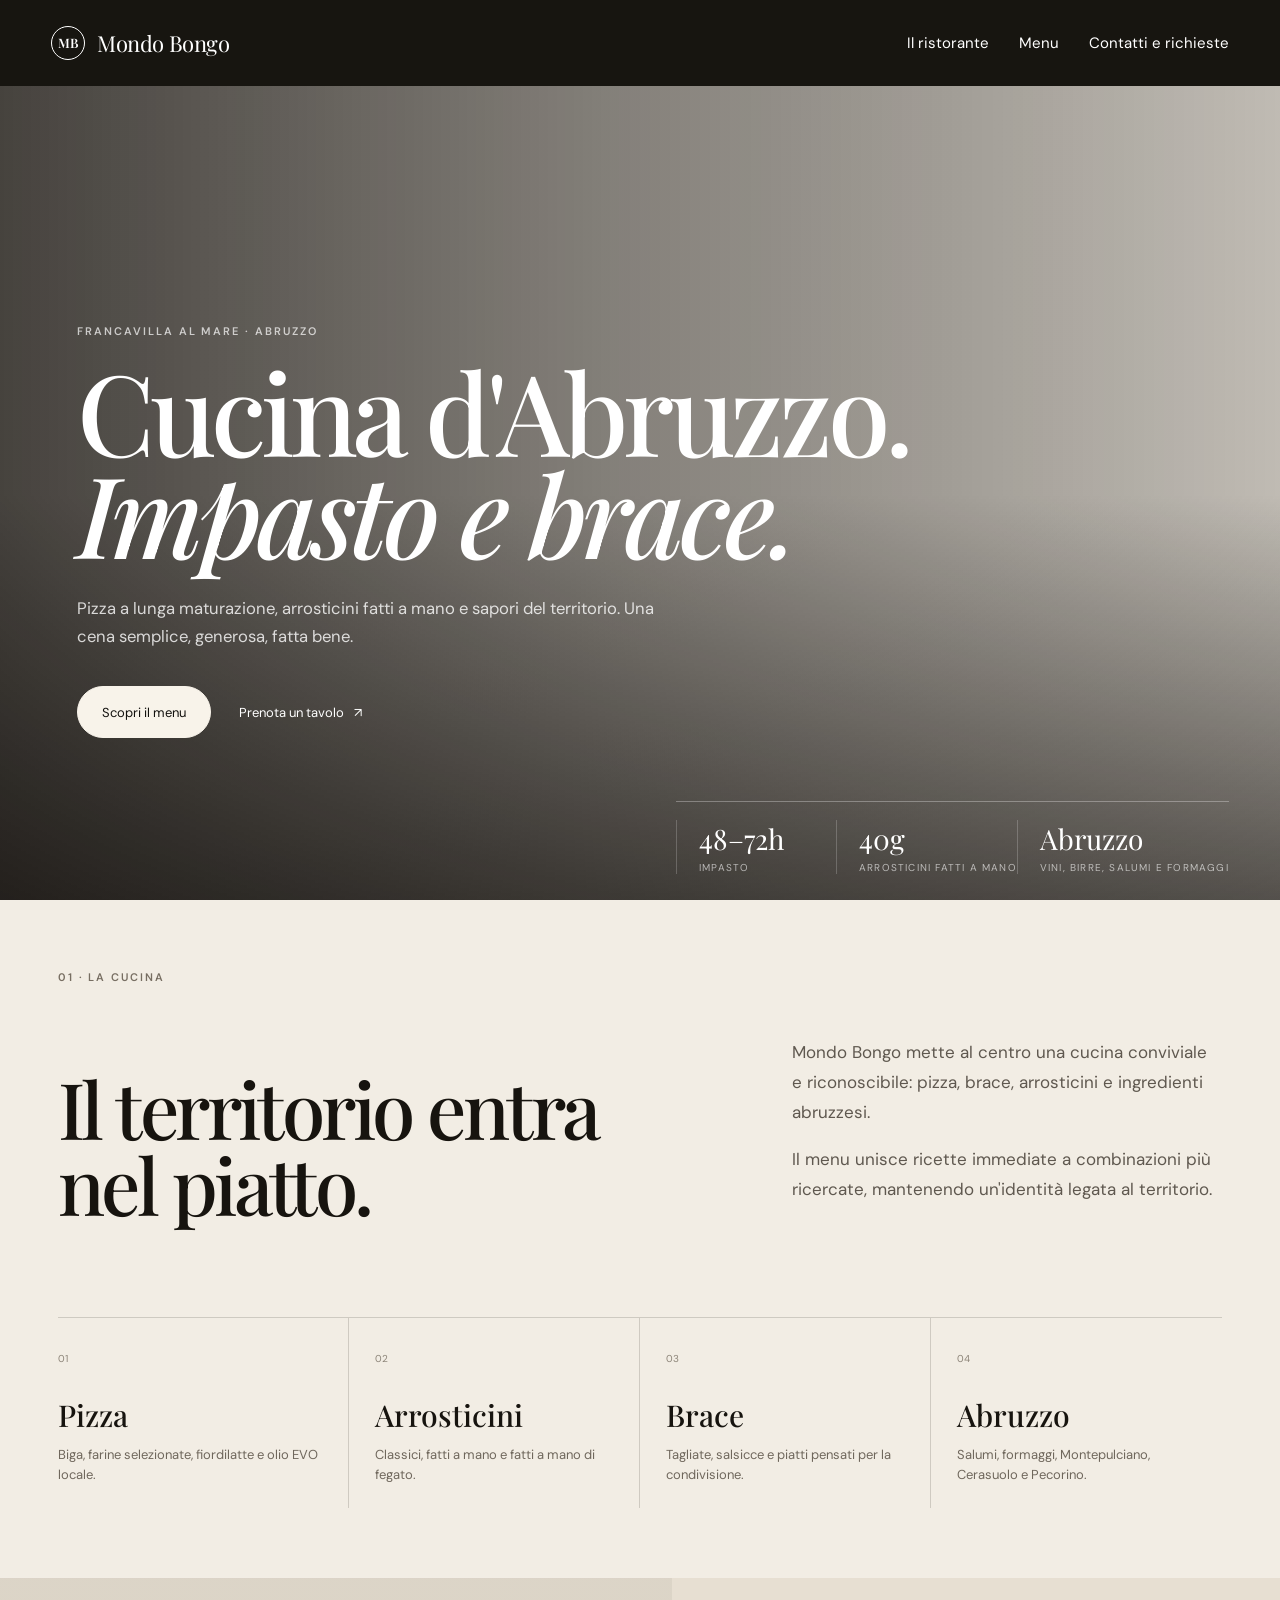
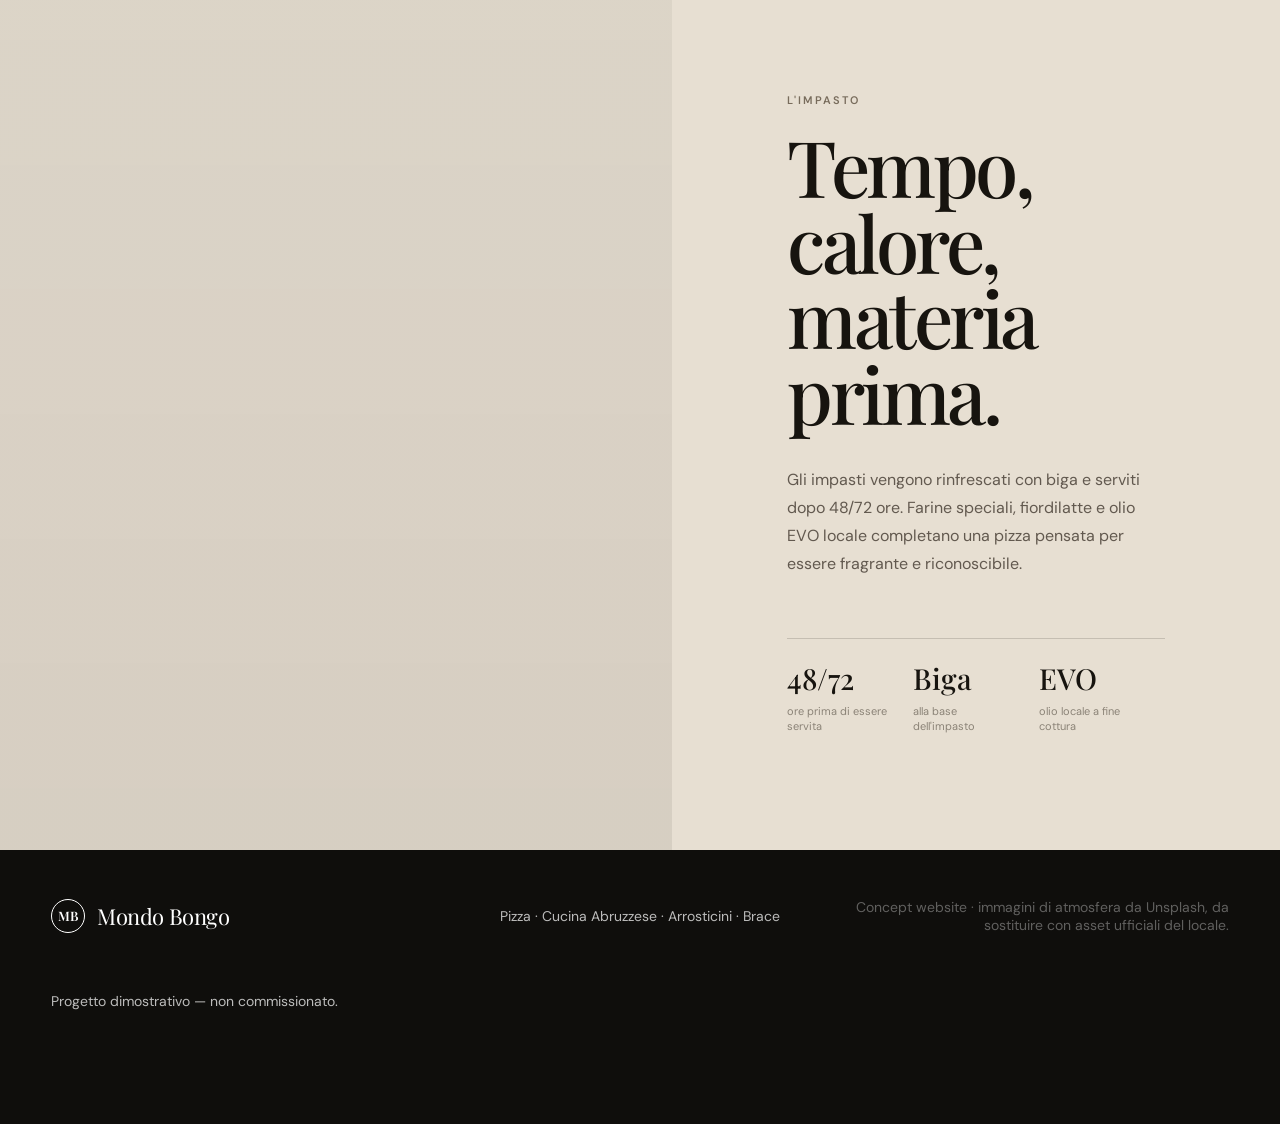
==== commit a7d5d1a0: "Implement three-page Crescita demo with menu QR and request flow" ====
--- a/index.html
+++ b/index.html
@@ -1,284 +1,80 @@
 <!DOCTYPE html>
+
 <html lang="it">
 <head>
-  <meta charset="UTF-8" />
-  <meta name="viewport" content="width=device-width, initial-scale=1.0" />
-  <meta name="description" content="Mondo Bongo Francavilla al Mare — pizza a lunga maturazione, arrosticini fatti a mano, cucina abruzzese e brace." />
-  <meta name="theme-color" content="#16130f" />
-  <title>Mondo Bongo | Pizza, Abruzzo & Brace</title>
-  <link rel="preconnect" href="https://fonts.googleapis.com">
-  <link rel="preconnect" href="https://fonts.gstatic.com" crossorigin>
-  <link href="https://fonts.googleapis.com/css2?family=DM+Sans:wght@400;500;600&family=Playfair+Display:ital,wght@0,500;0,600;1,500&display=swap" rel="stylesheet">
-  <link rel="stylesheet" href="styles.css" />
-</head>
+<meta charset="utf-8"/>
+<meta content="width=device-width, initial-scale=1.0" name="viewport"/>
+<meta content="Scopri il concept Mondo Bongo: pizza, arrosticini e cucina abruzzese a Francavilla al Mare." name="description"/>
+<meta content="#16130f" name="theme-color"/>
+<title>Mondo Bongo | Ristorante, pizza e brace — Demo</title>
+<link href="https://fonts.googleapis.com" rel="preconnect"/>
+<link crossorigin="" href="https://fonts.gstatic.com" rel="preconnect"/>
+<link href="https://fonts.googleapis.com/css2?family=DM+Sans:wght@400;500;600&amp;family=Playfair+Display:ital,wght@0,500;0,600;1,500&amp;display=swap" rel="stylesheet"/>
+<link href="styles.css" rel="stylesheet"/>
+<link href="package.css" rel="stylesheet"/><meta content="noindex, follow" name="robots"/><link href="https://mondobongo-website-demo.netlify.app/" rel="canonical"/></head>
 <body>
-  <header class="site-header" id="top">
-    <a class="brand" href="#top" aria-label="Mondo Bongo home">
-      <span class="brand-mark">MB</span>
-      <span class="brand-name">Mondo Bongo</span>
-    </a>
-    <button class="menu-toggle" aria-label="Apri menu" aria-expanded="false"><span></span><span></span></button>
-    <nav class="nav" aria-label="Navigazione principale">
-      <a href="#cucina">Cucina</a>
-      <a href="#pizza">Pizza</a>
-      <a href="#menu">Menu</a>
-      <a href="#cantina">Cantina</a>
-      <a href="#contatti">Contatti</a>
-      <a class="nav-cta" href="tel:+393289499016">Prenota</a>
-    </nav>
-  </header>
-
-  <main>
-    <section class="hero" aria-labelledby="hero-title">
-      <div class="hero-media" role="img" aria-label="Pizza artigianale in forno"></div>
-      <div class="hero-shade"></div>
-      <div class="hero-content reveal">
-        <p class="eyebrow">Francavilla al Mare · Abruzzo</p>
-        <h1 id="hero-title">Cucina d'Abruzzo.<br><em>Impasto e brace.</em></h1>
-        <p class="hero-copy">Pizza a lunga maturazione, arrosticini fatti a mano e sapori del territorio. Una cena semplice, generosa, fatta bene.</p>
-        <div class="hero-actions">
-          <a class="button button-light" href="#menu">Scopri il menu</a>
-          <a class="text-link" href="tel:+393289499016">Prenota un tavolo <span>↗</span></a>
-        </div>
-      </div>
-      <div class="hero-facts" aria-label="Punti di forza">
-        <span>48–72h <small>impasto</small></span>
-        <span>40g <small>arrosticini fatti a mano</small></span>
-        <span>Abruzzo <small>vini, birre, salumi e formaggi</small></span>
-      </div>
-    </section>
-
-    <section class="intro section" id="cucina">
-      <div class="section-kicker reveal">01 · La cucina</div>
-      <div class="intro-grid">
-        <h2 class="display reveal">Il territorio entra<br>nel piatto.</h2>
-        <div class="intro-copy reveal">
-          <p>Mondo Bongo mette al centro una cucina conviviale e riconoscibile: pizza, brace, arrosticini e ingredienti abruzzesi.</p>
-          <p>Il menu unisce ricette immediate a combinazioni più ricercate, mantenendo un'identità legata al territorio.</p>
-        </div>
-      </div>
-      <div class="pillars reveal">
-        <article><span>01</span><h3>Pizza</h3><p>Biga, farine selezionate, fiordilatte e olio EVO locale.</p></article>
-        <article><span>02</span><h3>Arrosticini</h3><p>Classici, fatti a mano e fatti a mano di fegato.</p></article>
-        <article><span>03</span><h3>Brace</h3><p>Tagliate, salsicce e piatti pensati per la condivisione.</p></article>
-        <article><span>04</span><h3>Abruzzo</h3><p>Salumi, formaggi, Montepulciano, Cerasuolo e Pecorino.</p></article>
-      </div>
-    </section>
-
-    <section class="pizza-feature" id="pizza">
-      <div class="pizza-image reveal" role="img" aria-label="Pizza in cottura nel forno"></div>
-      <div class="pizza-copy reveal">
-        <p class="eyebrow dark">L'impasto</p>
-        <h2 class="display">Tempo, calore,<br>materia prima.</h2>
-        <p>Gli impasti vengono rinfrescati con biga e serviti dopo 48/72 ore. Farine speciali, fiordilatte e olio EVO locale completano una pizza pensata per essere fragrante e riconoscibile.</p>
-        <div class="process">
-          <div><strong>48/72</strong><span>ore prima di essere servita</span></div>
-          <div><strong>Biga</strong><span>alla base dell'impasto</span></div>
-          <div><strong>EVO</strong><span>olio locale a fine cottura</span></div>
-        </div>
-      </div>
-    </section>
-
-    <section class="signature section">
-      <div class="section-heading reveal">
-        <div>
-          <p class="section-kicker">02 · Pizze speciali</p>
-          <h2 class="display">Nomi d'Abruzzo,<br>carattere deciso.</h2>
-        </div>
-        <a class="text-link dark-link" href="#menu">Vedi la selezione <span>↓</span></a>
-      </div>
-      <div class="dish-grid">
-        <article class="dish-card reveal">
-          <div class="dish-no">01</div><h3>D'Annunzio</h3>
-          <p>Fiordilatte, zafferano, funghi, pecorino e salsiccia.</p><span>€ 11,50</span>
-        </article>
-        <article class="dish-card reveal">
-          <div class="dish-no">02</div><h3>San Salvo</h3>
-          <p>Fiordilatte, gorgonzola, noci, pecorino e miele.</p><span>€ 11,50</span>
-        </article>
-        <article class="dish-card reveal">
-          <div class="dish-no">03</div><h3>Villa Celiera</h3>
-          <p>Fiordilatte, pecorino, arrosticini e patate.</p><span>€ 12,00</span>
-        </article>
-        <article class="dish-card reveal">
-          <div class="dish-no">04</div><h3>M.I.A.</h3>
-          <p>Fiordilatte, zafferano, ventricina, pecorino, Pachino e broccoli.</p><span>€ 12,00</span>
-        </article>
-      </div>
-    </section>
-
-    <section class="arrosticini-section">
-      <div class="arrosticini-bg"></div>
-      <div class="arrosticini-overlay"></div>
-      <div class="arrosticini-content reveal">
-        <p class="eyebrow">Tradizione abruzzese</p>
-        <h2 class="display light">Arrosticini.<br><em>Fatti a mano.</em></h2>
-        <p>Dalla versione classica agli arrosticini da 40 g fatti a mano, fino a quelli di fegato. Il cuore più diretto e autentico del menu.</p>
-        <a class="button button-light" href="#menu">Vai alla brace</a>
-      </div>
-    </section>
-
-    <section class="menu-section section" id="menu">
-      <div class="menu-editorial-head reveal">
-        <div class="menu-volume">Menu · Mondo Bongo</div>
-        <div>
-          <p class="section-kicker">03 · La carta</p>
-          <h2 class="display">Abruzzo a tavola.<br><em>Pizza, brace, territorio.</em></h2>
-        </div>
-        <p class="menu-intro">Una carta costruita attorno ai sapori più riconoscibili del locale: impasti a lunga maturazione, arrosticini, brace e ingredienti abruzzesi.</p>
-      </div>
-
-      <div class="menu-feature-strip reveal" aria-label="Specialità in evidenza">
-        <article>
-          <span class="menu-feature-no">01</span>
-          <div><small>Pizza firma</small><h3>D'Annunzio</h3><p>Zafferano, funghi, pecorino e salsiccia.</p></div>
-          <strong>€ 11,50</strong>
-        </article>
-        <article>
-          <span class="menu-feature-no">02</span>
-          <div><small>Tradizione</small><h3>Arrosticini fatti a mano</h3><p>40 g · preparati a mano.</p></div>
-          <strong>€ 1,60</strong>
-        </article>
-        <article>
-          <span class="menu-feature-no">03</span>
-          <div><small>Brace</small><h3>Arrosto M.I.A.</h3><p>Carne, fegato, salsicce e tagliata.</p></div>
-          <strong>€ 21,00</strong>
-        </article>
-      </div>
-
-      <div class="menu-tabs reveal" role="tablist" aria-label="Categorie menu">
-        <button class="menu-tab active" data-menu="pizze" role="tab" aria-selected="true"><span>01</span>Pizze</button>
-        <button class="menu-tab" data-menu="brace" role="tab" aria-selected="false"><span>02</span>Arrosticini & Brace</button>
-        <button class="menu-tab" data-menu="abruzzo" role="tab" aria-selected="false"><span>03</span>Specialità d'Abruzzo</button>
-        <button class="menu-tab" data-menu="dolci" role="tab" aria-selected="false"><span>04</span>Dolci</button>
-        <button class="menu-tab" data-menu="cantina" role="tab" aria-selected="false"><span>05</span>Cantina</button>
-      </div>
-
-      <div class="menu-panels reveal">
-        <div class="menu-panel active" data-panel="pizze">
-          <div class="menu-panel-heading">
-            <div><span>01</span><small>Forno · 48/72 h</small></div>
-            <h3>Le pizze</h3>
-            <p>Biga, farine selezionate, fiordilatte e olio EVO locale. Una selezione delle pizze più identitarie della carta.</p>
-          </div>
-          <div class="menu-list">
-            <div class="menu-item featured"><div><h4>D'Annunzio</h4><p>Fiordilatte, zafferano, funghi, pecorino, salsiccia</p></div><strong>€ 11,50</strong></div>
-            <div class="menu-item"><div><h4>San Salvo</h4><p>Fiordilatte, gorgonzola, noci, pecorino, miele</p></div><strong>€ 11,50</strong></div>
-            <div class="menu-item"><div><h4>Roccamorice</h4><p>Fiordilatte, funghi, panna, crema di tartufo, pecorino, salsiccia</p></div><strong>€ 11,50</strong></div>
-            <div class="menu-item featured"><div><h4>Villa Celiera</h4><p>Fiordilatte, pecorino, arrosticini, patate</p></div><strong>€ 12,00</strong></div>
-            <div class="menu-item"><div><h4>Manoppello</h4><p>Fiordilatte, granella di pistacchi, mortadella, basilico, stracciata</p></div><strong>€ 12,50</strong></div>
-          </div>
-        </div>
-
-        <div class="menu-panel" data-panel="brace">
-          <div class="menu-panel-heading">
-            <div><span>02</span><small>Fuoco · Tradizione</small></div>
-            <h3>Arrosticini & Brace</h3>
-            <p>Il lato più abruzzese della tavola: arrosticini classici e fatti a mano, tagliate e piatti dalla brace.</p>
-          </div>
-          <div class="menu-list">
-            <div class="menu-item"><div><h4>Arrosticini piccoli · 21 g</h4><p>Il classico abruzzese</p></div><strong>€ 1,10</strong></div>
-            <div class="menu-item featured"><div><h4>Arrosticini fatti a mano · 40 g</h4><p>Più generosi, preparati a mano</p></div><strong>€ 1,60</strong></div>
-            <div class="menu-item"><div><h4>Arrosticini di fegato fatti a mano · 40 g</h4><p>Tradizione intensa e decisa</p></div><strong>€ 1,60</strong></div>
-            <div class="menu-item featured"><div><h4>Arrosto M.I.A.</h4><p>Arrosticini di carne e fegato, salsicce, tagliata, rucola, Pachino e grana</p></div><strong>€ 21,00</strong></div>
-            <div class="menu-item"><div><h4>Tagliata · lardo, miele e pecorino</h4><p>Dolce, sapida, intensa</p></div><strong>€ 23,00</strong></div>
-          </div>
-        </div>
-
-        <div class="menu-panel" data-panel="abruzzo">
-          <div class="menu-panel-heading">
-            <div><span>03</span><small>Territorio · Condivisione</small></div>
-            <h3>Specialità d'Abruzzo</h3>
-            <p>Salumi, formaggi e sapori regionali da condividere prima della pizza o insieme alla brace.</p>
-          </div>
-          <div class="menu-list">
-            <div class="menu-item featured"><div><h4>Tagliere M.I.A. · 1 persona</h4><p>Selezione di salumi e formaggi abruzzesi</p></div><strong>€ 8,00</strong></div>
-            <div class="menu-item"><div><h4>Tagliere M.I.A. · 2 persone</h4><p>Selezione di salumi e formaggi abruzzesi</p></div><strong>€ 15,00</strong></div>
-            <div class="menu-item"><div><h4>Pizze fritte · 3 pezzi</h4><p>Fritte e servite calde</p></div><strong>€ 4,50</strong></div>
-            <div class="menu-item"><div><h4>Bruschette · 3 pezzi</h4><p>Un classico per iniziare</p></div><strong>€ 3,00</strong></div>
-          </div>
-        </div>
-
-        <div class="menu-panel" data-panel="dolci">
-          <div class="menu-panel-heading">
-            <div><span>04</span><small>Fine pasto</small></div>
-            <h3>I dolci</h3>
-            <p>Classici cremosi e dessert semplici per chiudere la cena con misura.</p>
-          </div>
-          <div class="menu-list">
-            <div class="menu-item"><div><h4>Tiramisù</h4><p>Classico italiano</p></div><strong>€ 5,00</strong></div>
-            <div class="menu-item"><div><h4>Cheesecake</h4><p>Fresca e cremosa</p></div><strong>€ 5,00</strong></div>
-            <div class="menu-item"><div><h4>Crema catalana</h4><p>Caramellata in superficie</p></div><strong>€ 4,50</strong></div>
-            <div class="menu-item"><div><h4>Semifreddo pistacchio e amaretto</h4><p>Fine pasto morbido e aromatico</p></div><strong>€ 4,50</strong></div>
-          </div>
-        </div>
-
-        <div class="menu-panel" data-panel="cantina">
-          <div class="menu-panel-heading">
-            <div><span>05</span><small>Abruzzo nel calice</small></div>
-            <h3>La cantina</h3>
-            <p>Cerasuolo, Pecorino, Montepulciano e birre artigianali regionali per accompagnare pizza e brace.</p>
-          </div>
-          <div class="menu-list">
-            <div class="menu-item featured"><div><h4>Pasetti Testarossa Cerasuolo Superiore DOP</h4><p>Abruzzo · Rosato</p></div><strong>€ 25,00</strong></div>
-            <div class="menu-item"><div><h4>Civitas Pecorino IGT</h4><p>Abruzzo · Bianco</p></div><strong>€ 18,00</strong></div>
-            <div class="menu-item"><div><h4>Torre dei Beati Montepulciano</h4><p>Abruzzo · Rosso</p></div><strong>€ 22,00</strong></div>
-            <div class="menu-item"><div><h4>Opperbacco Bianca Piperita · 0,33 l</h4><p>Birra artigianale · Made in Abruzzo</p></div><strong>€ 5,00</strong></div>
-          </div>
-        </div>
-      </div>
-
-      <div class="menu-footer reveal">
-        <p>I prezzi e la disponibilità possono variare. Per il menu più aggiornato contatta direttamente il locale.</p>
-        <a class="text-link dark-link" href="tel:+393289499016">Prenota un tavolo <span>↗</span></a>
-      </div>
-    </section>
-
-    <section class="wine-section" id="cantina">
-      <div class="wine-copy reveal">
-        <p class="eyebrow">Dal territorio</p>
-        <h2 class="display light">Cerasuolo,<br>Pecorino,<br>Montepulciano.</h2>
-      </div>
-      <div class="wine-list reveal">
-        <p>La selezione valorizza etichette abruzzesi e birre artigianali regionali, con produttori come Pasetti, Nicodemi, Torre dei Beati, Tenuta Ulisse e Opperbacco.</p>
-        <a class="text-link" href="#menu">Esplora la cantina <span>↑</span></a>
-      </div>
-    </section>
-
-    <section class="experience section">
-      <div class="section-kicker reveal">04 · L'esperienza</div>
-      <div class="experience-grid">
-        <div class="experience-title reveal"><h2 class="display">Prima il cibo.<br>Poi la serata.</h2></div>
-        <div class="experience-copy reveal">
-          <p>La nuova direzione visiva mette la ristorazione al centro. Musica, karaoke e serate a tema restano parte dell'identità di Mondo Bongo, ma accompagnano la cena senza dominarla.</p>
-          <div class="experience-tags"><span>Musica live</span><span>Serate a tema</span><span>Famiglie</span><span>Spazi esterni</span></div>
-        </div>
-      </div>
-    </section>
-
-    <section class="contact" id="contatti">
-      <div class="contact-inner reveal">
-        <p class="eyebrow">Prenotazioni</p>
-        <h2 class="display light">Una tavola,<br>una pizza,<br>una sera d'Abruzzo.</h2>
-        <div class="contact-actions">
-          <a class="button button-light" href="tel:+393289499016">+39 328 949 9016</a>
-          <a class="text-link" href="tel:+39085815159">085 815159 <span>↗</span></a>
-        </div>
-        <div class="contact-meta">
-          <div><small>Dove</small><p>Via Nazionale Adriatica Sud, 107<br>66023 Francavilla al Mare (CH)</p></div>
-          <div><small>Orario indicativo</small><p>Cena · 19:00–01:00<br><span>Verificare eventuali variazioni</span></p></div>
-          <div><small>Social</small><p><a href="https://www.instagram.com/mondobongo_francavilla/" target="_blank" rel="noopener">Instagram ↗</a><br><a href="https://www.facebook.com/mondobongofrancavilla" target="_blank" rel="noopener">Facebook ↗</a></p></div>
-        </div>
-      </div>
-    </section>
-  </main>
-
-  <footer class="footer">
-    <a class="brand footer-brand" href="#top"><span class="brand-mark">MB</span><span class="brand-name">Mondo Bongo</span></a>
-    <p>Pizza · Cucina Abruzzese · Arrosticini · Brace</p>
-    <p class="concept-note">Concept website · immagini di atmosfera da Unsplash, da sostituire con asset ufficiali del locale.</p>
-  </footer>
-
-  <script src="script.js"></script>
+<header class="site-header" id="top">
+<a aria-label="Mondo Bongo home" class="brand" href="index.html">
+<span class="brand-mark">MB</span>
+<span class="brand-name">Mondo Bongo</span>
+</a>
+<button aria-controls="site-nav" aria-expanded="false" aria-label="Apri menu" class="menu-toggle"><span></span><span></span></button>
+<nav aria-label="Navigazione principale" class="nav" id="site-nav"><a aria-current="page" href="index.html">Il ristorante</a><a href="menu.html">Menu</a><a href="contatti.html">Contatti e richieste</a></nav>
+</header>
+<main>
+<section aria-labelledby="hero-title" class="hero">
+<div aria-label="Pizza artigianale in forno" class="hero-media" role="img"></div>
+<div class="hero-shade"></div>
+<div class="hero-content">
+<p class="eyebrow">Francavilla al Mare · Abruzzo</p>
+<h1 id="hero-title">Cucina d'Abruzzo.<br/><em>Impasto e brace.</em></h1>
+<p class="hero-copy">Pizza a lunga maturazione, arrosticini fatti a mano e sapori del territorio. Una cena semplice, generosa, fatta bene.</p>
+<div class="hero-actions">
+<a class="button button-light" href="menu.html">Scopri il menu</a>
+<a class="text-link" href="tel:+393289499016">Prenota un tavolo <span>↗</span></a>
+</div>
+</div>
+<div aria-label="Punti di forza" class="hero-facts">
+<span>48–72h <small>impasto</small></span>
+<span>40g <small>arrosticini fatti a mano</small></span>
+<span>Abruzzo <small>vini, birre, salumi e formaggi</small></span>
+</div>
+</section>
+<section class="intro section" id="cucina">
+<div class="section-kicker">01 · La cucina</div>
+<div class="intro-grid">
+<h2 class="display">Il territorio entra<br/>nel piatto.</h2>
+<div class="intro-copy">
+<p>Mondo Bongo mette al centro una cucina conviviale e riconoscibile: pizza, brace, arrosticini e ingredienti abruzzesi.</p>
+<p>Il menu unisce ricette immediate a combinazioni più ricercate, mantenendo un'identità legata al territorio.</p>
+</div>
+</div>
+<div class="pillars">
+<article><span>01</span><h3>Pizza</h3><p>Biga, farine selezionate, fiordilatte e olio EVO locale.</p></article>
+<article><span>02</span><h3>Arrosticini</h3><p>Classici, fatti a mano e fatti a mano di fegato.</p></article>
+<article><span>03</span><h3>Brace</h3><p>Tagliate, salsicce e piatti pensati per la condivisione.</p></article>
+<article><span>04</span><h3>Abruzzo</h3><p>Salumi, formaggi, Montepulciano, Cerasuolo e Pecorino.</p></article>
+</div>
+</section>
+<section class="pizza-feature" id="pizza">
+<div aria-label="Pizza in cottura nel forno" class="pizza-image" role="img"></div>
+<div class="pizza-copy">
+<p class="eyebrow dark">L'impasto</p>
+<h2 class="display">Tempo, calore,<br/>materia prima.</h2>
+<p>Gli impasti vengono rinfrescati con biga e serviti dopo 48/72 ore. Farine speciali, fiordilatte e olio EVO locale completano una pizza pensata per essere fragrante e riconoscibile.</p>
+<div class="process">
+<div><strong>48/72</strong><span>ore prima di essere servita</span></div>
+<div><strong>Biga</strong><span>alla base dell'impasto</span></div>
+<div><strong>EVO</strong><span>olio locale a fine cottura</span></div>
+</div>
+</div>
+</section>
+</main>
+<footer class="footer">
+<a class="brand footer-brand" href="index.html"><span class="brand-mark">MB</span><span class="brand-name">Mondo Bongo</span></a>
+<p>Pizza · Cucina Abruzzese · Arrosticini · Brace</p>
+<p class="concept-note">Concept website · immagini di atmosfera da Unsplash, da sostituire con asset ufficiali del locale.</p>
+<p>Progetto dimostrativo — non commissionato.</p></footer>
+<script src="growth.js"></script>
 </body>
 </html>
--- a/styles.css
+++ b/styles.css
@@ -378,3 +378,286 @@
   *, *::before, *::after { animation-duration: .01ms !important; animation-iteration-count: 1 !important; transition-duration: .01ms !important; }
   .reveal { opacity: 1; transform: none; }
 }
+
+/* Premium editorial menu */
+.menu-section {
+  position: relative;
+  max-width: none;
+  padding-left: max(clamp(22px, 4.5vw, 70px), calc((100vw - var(--max)) / 2 + 70px));
+  padding-right: max(clamp(22px, 4.5vw, 70px), calc((100vw - var(--max)) / 2 + 70px));
+  background:
+    linear-gradient(90deg, rgba(23,20,15,.025) 1px, transparent 1px) 0 0 / 25% 100%,
+    var(--cream);
+  overflow: hidden;
+}
+.menu-editorial-head {
+  display: grid;
+  grid-template-columns: 150px minmax(0, 1fr) 330px;
+  gap: clamp(28px, 5vw, 76px);
+  align-items: end;
+  padding-bottom: 70px;
+  border-bottom: 1px solid rgba(23,20,15,.28);
+}
+.menu-volume {
+  align-self: start;
+  padding-top: 7px;
+  font-family: var(--serif);
+  font-size: 13px;
+  font-style: italic;
+  color: #8b7760;
+  writing-mode: vertical-rl;
+  transform: rotate(180deg);
+  letter-spacing: .03em;
+}
+.menu-editorial-head .section-kicker { margin-bottom: 24px; }
+.menu-editorial-head .display { font-size: clamp(54px, 6.4vw, 96px); }
+.menu-editorial-head .display em { color: #8d2b22; }
+.menu-intro {
+  margin: 0 0 6px;
+  color: #655c51;
+  font-size: 15px;
+  line-height: 1.8;
+  max-width: 320px;
+}
+.menu-feature-strip {
+  display: grid;
+  grid-template-columns: repeat(3, 1fr);
+  border-bottom: 1px solid rgba(23,20,15,.28);
+}
+.menu-feature-strip article {
+  position: relative;
+  min-height: 260px;
+  padding: 34px 34px 30px 0;
+  display: grid;
+  grid-template-columns: 36px 1fr auto;
+  gap: 20px;
+  border-right: 1px solid var(--line);
+  transition: background .28s ease, padding-left .28s ease;
+}
+.menu-feature-strip article:not(:first-child) { padding-left: 34px; }
+.menu-feature-strip article:last-child { border-right: 0; }
+.menu-feature-strip article:hover { background: rgba(180,138,74,.075); }
+.menu-feature-no { font-family: var(--serif); color: #9c8971; font-style: italic; }
+.menu-feature-strip small {
+  display: block;
+  margin-bottom: 28px;
+  font-size: 9px;
+  letter-spacing: .16em;
+  text-transform: uppercase;
+  color: var(--gold);
+}
+.menu-feature-strip h3 {
+  margin: 0;
+  font-family: var(--serif);
+  font-weight: 500;
+  font-size: clamp(27px, 2.3vw, 38px);
+  line-height: 1.05;
+  letter-spacing: -.025em;
+}
+.menu-feature-strip p {
+  margin: 13px 0 0;
+  max-width: 240px;
+  color: #746a5e;
+  font-size: 12px;
+  line-height: 1.55;
+}
+.menu-feature-strip strong {
+  align-self: end;
+  font-size: 12px;
+  font-weight: 500;
+  white-space: nowrap;
+}
+.menu-section .menu-tabs {
+  margin-top: 0;
+  padding: 0;
+  display: grid;
+  grid-template-columns: repeat(5, 1fr);
+  gap: 0;
+  border-bottom: 1px solid rgba(23,20,15,.28);
+}
+.menu-section .menu-tab {
+  min-height: 98px;
+  padding: 24px 20px;
+  border: 0;
+  border-right: 1px solid var(--line);
+  border-radius: 0;
+  display: flex;
+  flex-direction: column;
+  align-items: flex-start;
+  justify-content: space-between;
+  gap: 14px;
+  color: #6f6559;
+  font-family: var(--serif);
+  font-size: 17px;
+  text-align: left;
+}
+.menu-section .menu-tab:last-child { border-right: 0; }
+.menu-section .menu-tab span {
+  font-family: var(--sans);
+  font-size: 9px;
+  letter-spacing: .13em;
+  color: #a38e72;
+}
+.menu-section .menu-tab:hover,
+.menu-section .menu-tab.active {
+  background: var(--ink);
+  color: var(--cream);
+  border-color: var(--line);
+}
+.menu-section .menu-tab.active span { color: #d0ad75; }
+.menu-section .menu-panels { margin-top: 0; }
+.menu-section .menu-panel.active {
+  display: grid;
+  grid-template-columns: minmax(260px, .75fr) minmax(0, 1.7fr);
+  gap: clamp(45px, 7vw, 110px);
+  padding: 74px 0 64px;
+}
+.menu-panel-heading {
+  position: sticky;
+  top: 110px;
+  align-self: start;
+}
+.menu-panel-heading > div {
+  display: flex;
+  align-items: center;
+  justify-content: space-between;
+  gap: 16px;
+  padding-bottom: 15px;
+  border-bottom: 1px solid var(--line);
+}
+.menu-panel-heading > div span {
+  font-family: var(--serif);
+  font-size: 18px;
+  font-style: italic;
+  color: #9b866c;
+}
+.menu-panel-heading > div small {
+  font-size: 9px;
+  text-transform: uppercase;
+  letter-spacing: .16em;
+  color: #8a7c6b;
+}
+.menu-panel-heading h3 {
+  margin: 30px 0 20px;
+  font-family: var(--serif);
+  font-size: clamp(42px, 4vw, 64px);
+  font-weight: 500;
+  line-height: .98;
+  letter-spacing: -.035em;
+}
+.menu-panel-heading p {
+  margin: 0;
+  max-width: 360px;
+  color: #71675b;
+  font-size: 13px;
+  line-height: 1.7;
+}
+.menu-list { border-top: 1px solid var(--line); }
+.menu-section .menu-item {
+  position: relative;
+  min-height: 118px;
+  padding: 25px 0 24px;
+  transition: padding-left .25s ease, background .25s ease;
+}
+.menu-section .menu-item:hover { padding-left: 14px; }
+.menu-section .menu-item h4 {
+  margin: 0;
+  font-family: var(--serif);
+  font-size: clamp(22px, 2vw, 29px);
+  font-weight: 500;
+  letter-spacing: -.018em;
+}
+.menu-section .menu-item p {
+  max-width: 620px;
+  margin: 8px 0 0;
+  color: #756b60;
+  font-size: 12px;
+  line-height: 1.55;
+}
+.menu-section .menu-item strong {
+  padding-top: 5px;
+  font-family: var(--serif);
+  font-size: 16px;
+  font-weight: 500;
+  white-space: nowrap;
+}
+.menu-section .menu-item.featured::before {
+  content: "Scelta Mondo Bongo";
+  position: absolute;
+  top: 13px;
+  right: 0;
+  font-size: 8px;
+  text-transform: uppercase;
+  letter-spacing: .14em;
+  color: var(--gold);
+}
+.menu-section .menu-item.featured h3::after { content: none; }
+.menu-footer {
+  padding-top: 26px;
+  border-top: 1px solid rgba(23,20,15,.28);
+  display: flex;
+  justify-content: space-between;
+  align-items: center;
+  gap: 30px;
+}
+.menu-footer p {
+  margin: 0;
+  max-width: 680px;
+  color: var(--muted);
+  font-size: 10px;
+  line-height: 1.6;
+}
+
+@media (max-width: 1100px) {
+  .menu-editorial-head { grid-template-columns: 70px 1fr; }
+  .menu-intro { grid-column: 2; max-width: 540px; }
+  .menu-feature-strip { grid-template-columns: 1fr; }
+  .menu-feature-strip article,
+  .menu-feature-strip article:not(:first-child) {
+    min-height: 0;
+    padding: 28px 0;
+    border-right: 0;
+    border-bottom: 1px solid var(--line);
+  }
+  .menu-feature-strip article:last-child { border-bottom: 0; }
+  .menu-section .menu-tabs { grid-template-columns: repeat(5, minmax(150px, 1fr)); overflow-x: auto; scrollbar-width: none; }
+  .menu-section .menu-tabs::-webkit-scrollbar { display: none; }
+  .menu-section .menu-panel.active { grid-template-columns: 1fr; gap: 38px; }
+  .menu-panel-heading { position: static; }
+  .menu-panel-heading p { max-width: 620px; }
+}
+
+@media (max-width: 780px) {
+  .menu-section {
+    padding-left: 20px;
+    padding-right: 20px;
+    background: var(--cream);
+  }
+  .menu-editorial-head {
+    grid-template-columns: 1fr;
+    gap: 28px;
+    padding-bottom: 48px;
+  }
+  .menu-volume { writing-mode: initial; transform: none; padding: 0; }
+  .menu-editorial-head .section-kicker { margin-bottom: 18px; }
+  .menu-editorial-head .display { font-size: clamp(48px, 14vw, 68px); }
+  .menu-intro { grid-column: auto; max-width: 100%; font-size: 14px; }
+  .menu-feature-strip article,
+  .menu-feature-strip article:not(:first-child) {
+    grid-template-columns: 28px 1fr;
+    gap: 14px;
+    padding: 25px 0;
+  }
+  .menu-feature-strip article strong { grid-column: 2; justify-self: start; margin-top: 4px; }
+  .menu-feature-strip small { margin-bottom: 18px; }
+  .menu-feature-strip h3 { font-size: 28px; }
+  .menu-section .menu-tabs { margin-left: -20px; margin-right: -20px; padding-left: 20px; grid-template-columns: repeat(5, 180px); }
+  .menu-section .menu-tab { min-height: 86px; padding: 18px 16px; }
+  .menu-section .menu-panel.active { padding: 54px 0 48px; }
+  .menu-panel-heading h3 { font-size: 46px; }
+  .menu-section .menu-item { min-height: 106px; grid-template-columns: 1fr auto; gap: 14px; padding: 23px 0; }
+  .menu-section .menu-item:hover { padding-left: 0; }
+  .menu-section .menu-item h4 { font-size: 22px; padding-right: 8px; }
+  .menu-section .menu-item.featured::before { position: static; display: block; grid-column: 1 / -1; margin-bottom: -8px; }
+  .menu-footer { align-items: flex-start; flex-direction: column; }
+}
--- a/package.css
+++ b/package.css
@@ -0,0 +1,2 @@
+[hidden]{display:none!important}a:focus-visible,button:focus-visible,input:focus-visible,select:focus-visible{outline:3px solid #bca177;outline-offset:4px}.page-heading{padding-top:150px;padding-bottom:50px;background:#eee8db;color:#201b15}.page-heading h1{font-size:clamp(42px,6vw,80px);margin:20px 0}.section{padding-top:70px;padding-bottom:70px}.menu-panel{display:block}.js .menu-panel:not(.active){display:none}.menu-tab{font-size:15px;min-height:44px}.nav{font-size:15px}.request-section,.qr-card{display:grid;grid-template-columns:1fr 1fr;gap:6%;background:#eee8db;color:#201b15}.request-section h2{font-size:clamp(38px,5vw,65px)}.request-section p{max-width:55ch;line-height:1.65}.request-section form{display:grid;gap:18px;align-content:start}.request-section label{display:grid;gap:8px;font-size:16px}.request-section input,.request-section select{width:100%;min-width:0;padding:14px;border:1px solid #8c7b66;background:#fffaf1;border-radius:4px;color:#201b15;font:inherit}.request-section button{border:1px solid #201b15;background:#201b15;color:#fffaf1;cursor:pointer}.request-section [hidden]{display:none}.request-section #request-result{border-top:1px solid #8c7b66;padding-top:20px}.request-section #request-link{display:inline-flex;background:#201b15;color:#fffaf1}.request-section #calendar-link{display:block;width:fit-content}.qr-card{align-items:center}.qr-card img{width:240px;max-width:100%;height:auto;justify-self:center}.qr-card h2{font:40px Georgia,serif}.footer{font-size:14px;padding-bottom:100px}.reveal{opacity:1;transform:none}.site-header{background:#171510}.nav[aria-label]{visibility:visible}.menu-toggle{min-width:44px;min-height:44px}.menu-panel-heading{position:static}.menu-panel-heading h3{overflow-wrap:anywhere}@media(max-width:820px){.request-section,.qr-card{grid-template-columns:1fr;gap:28px}.page-heading{padding-top:130px}.section{padding-top:48px;padding-bottom:48px}.page-heading.section{padding-top:130px}.js .nav:not(.open){visibility:hidden}.nav{font-size:22px}.nav a{padding:12px}.hero h1{font-size:clamp(46px,10vw,72px)}.menu-panel-heading h3{font-size:38px}.menu-tabs{display:flex;overflow:auto;max-width:100%;gap:10px}.menu-tab{flex:0 0 auto}.hero{min-height:700px}.hero-facts{position:relative;bottom:auto;left:auto;right:auto;margin:35px 22px 0;flex-wrap:wrap}.hero{display:flex;flex-direction:column;justify-content:center}.hero-content{position:relative}.request-section form{min-width:0}}@media(prefers-reduced-motion:reduce){*,*::before,*::after{animation:none!important;transition:none!important;scroll-behavior:auto!important}}
+@media(max-width:820px){.menu-toggle{display:block}.nav{position:fixed;inset:0;background:#eee8db;color:#201b15;padding:100px 24px 36px;flex-direction:column;align-items:flex-start;transform:translateY(-105%);overflow-y:auto}.nav.open{transform:translateY(0)}html:not(.js) .nav{position:static;transform:none;padding:10px;flex-direction:row;flex-wrap:wrap;font-size:14px}html:not(.js) .site-header{position:relative;flex-wrap:wrap;height:auto}html:not(.js) .menu-toggle{display:none}}
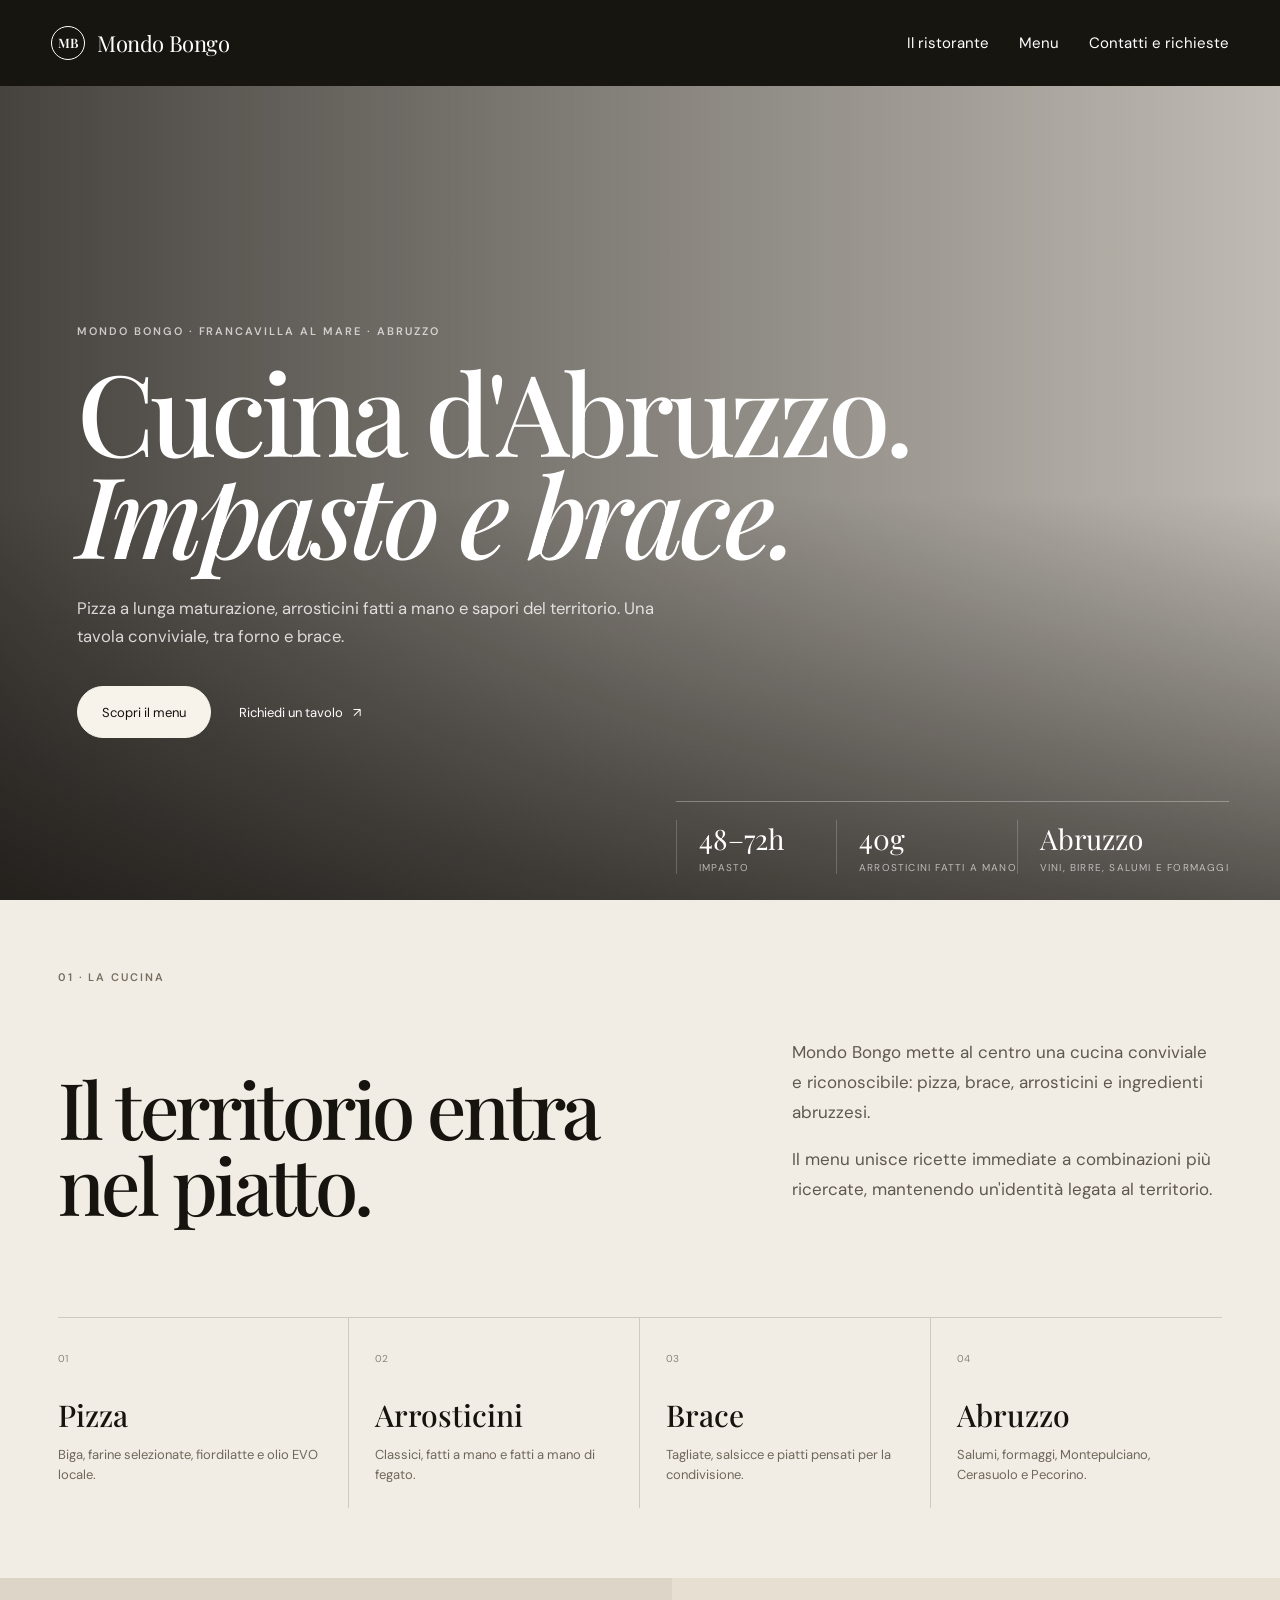
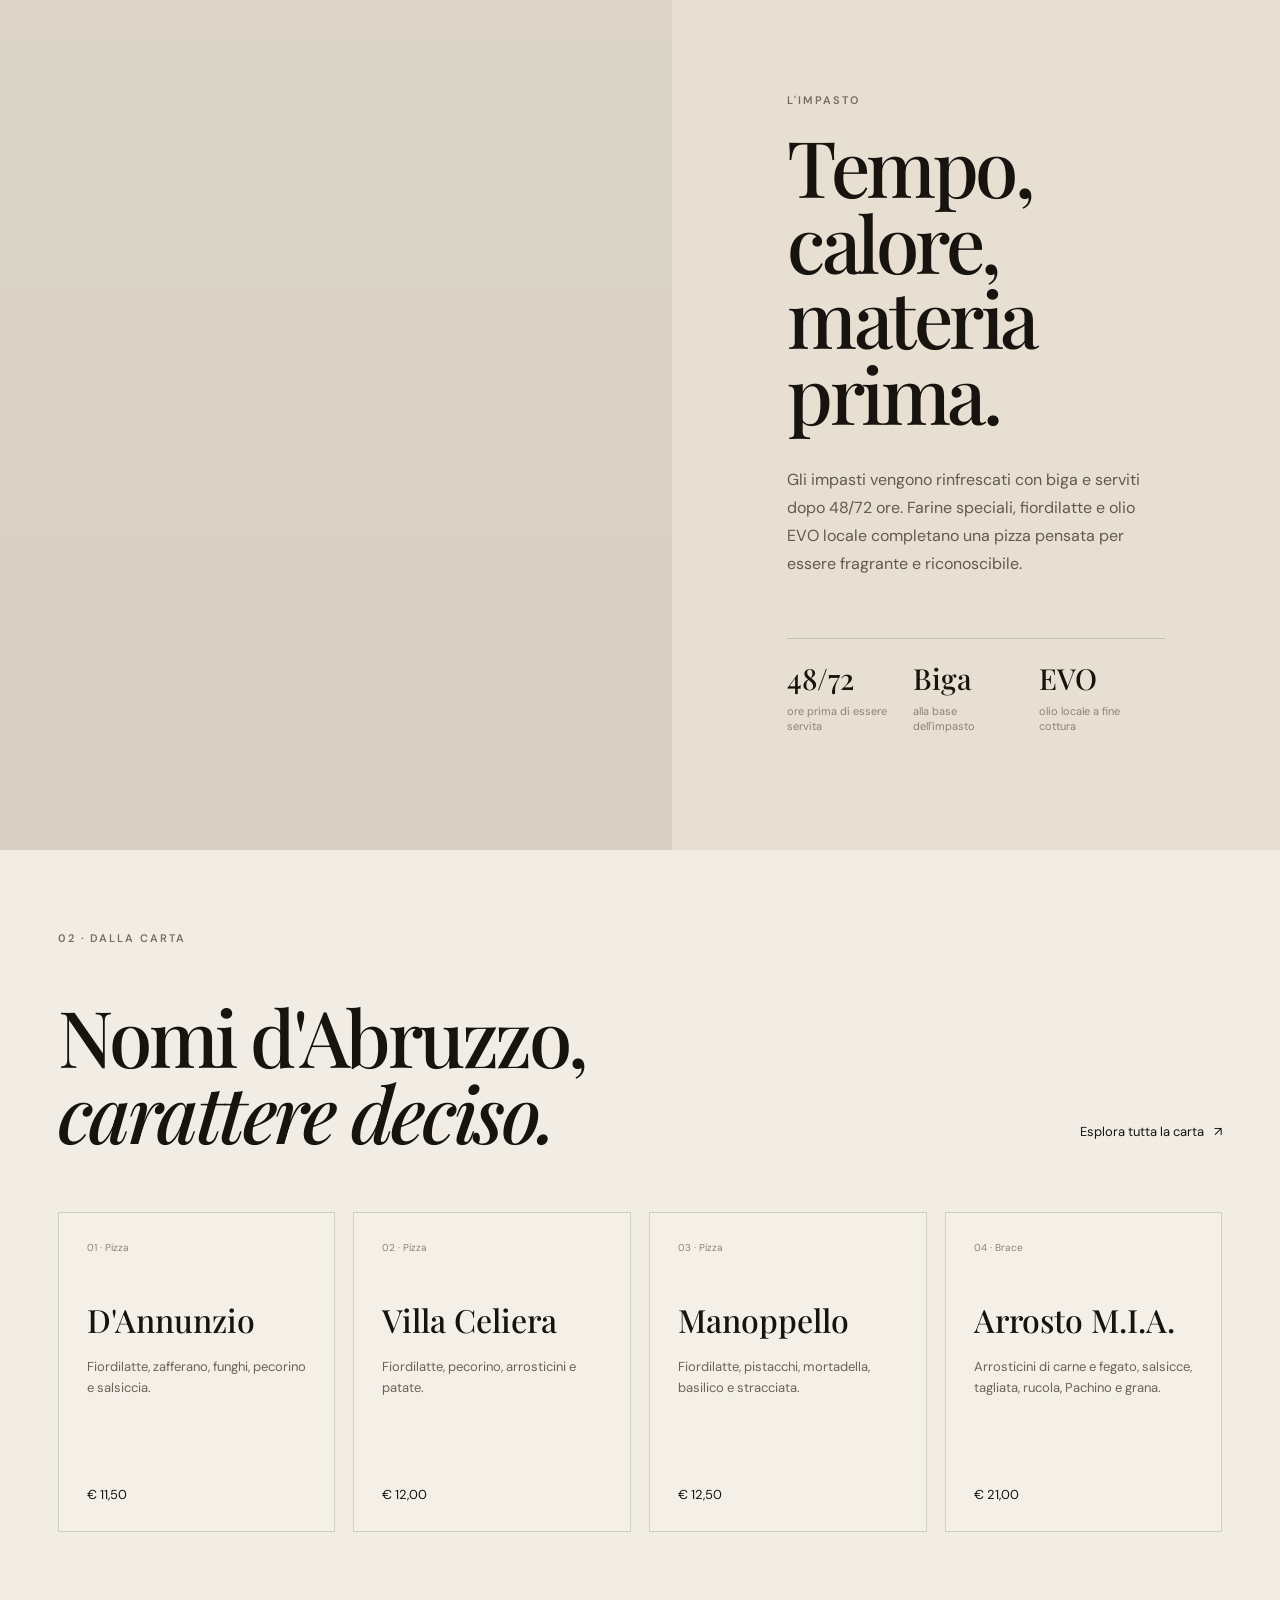
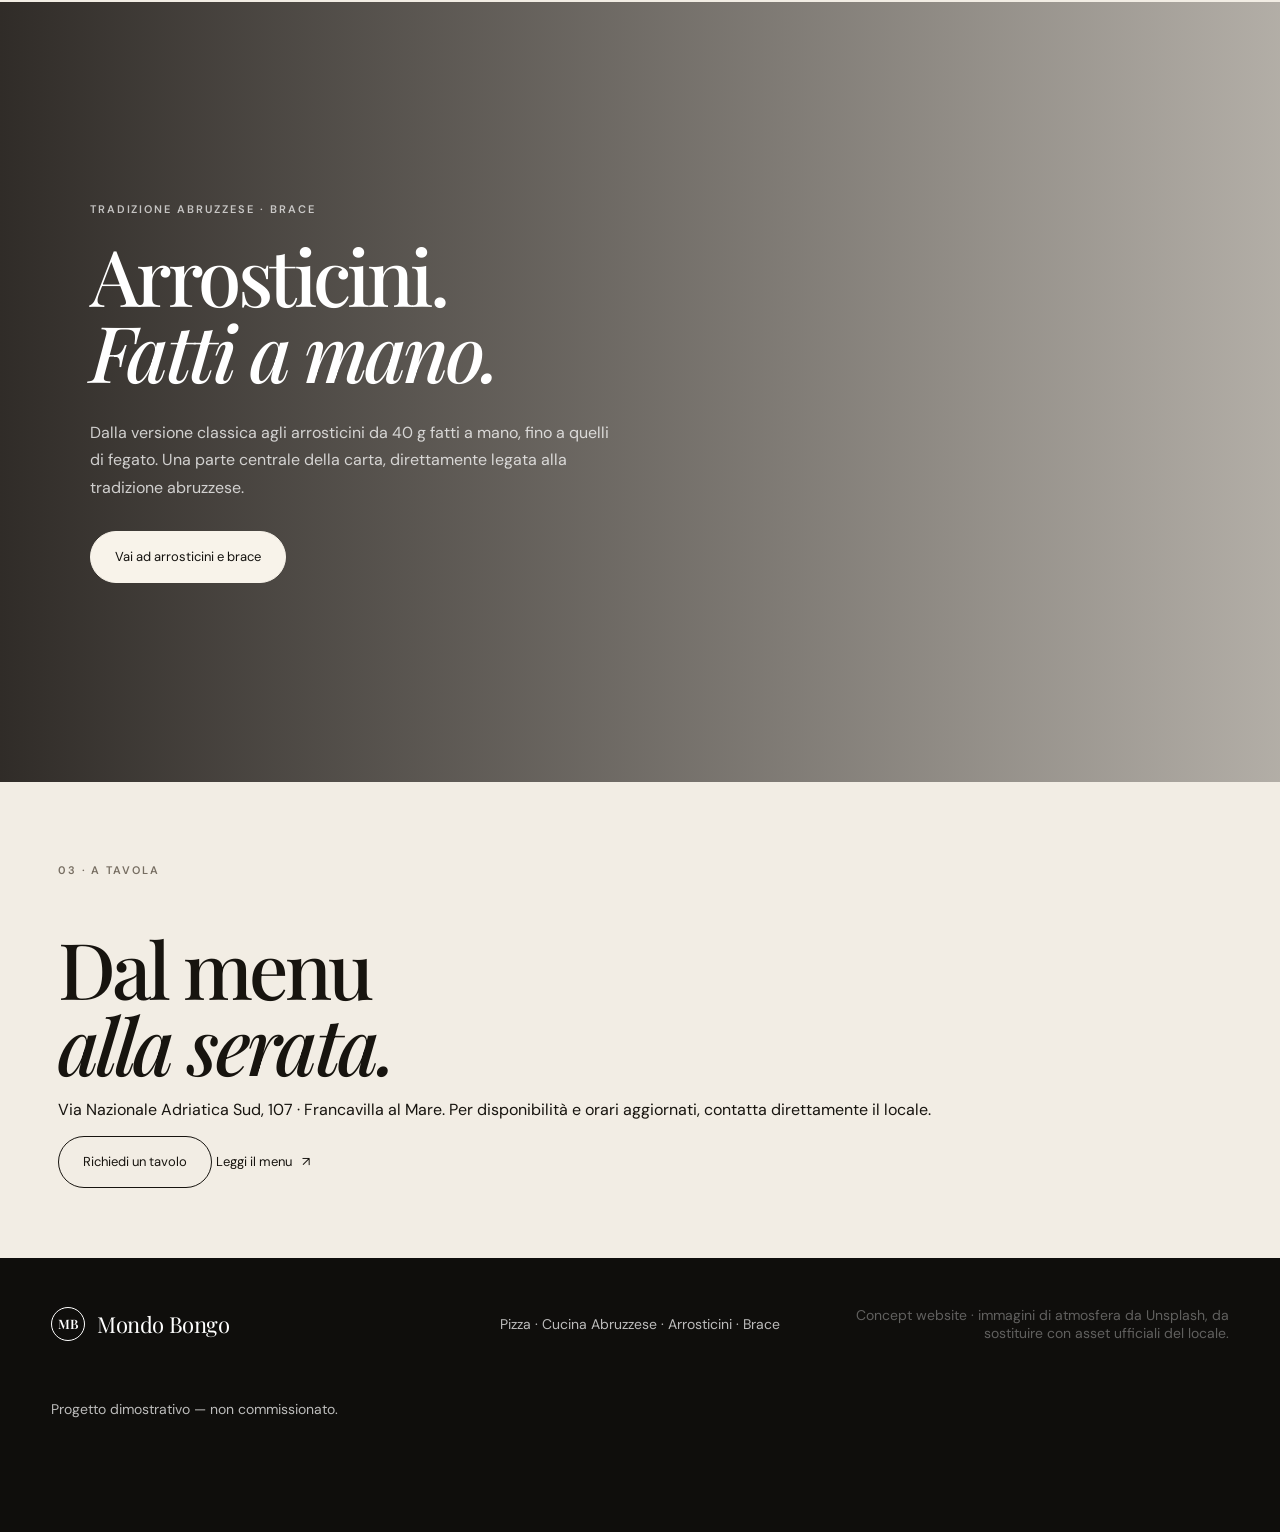
==== commit 47459a82: "Refine Mondo Bongo homepage restaurant storytelling" ====
--- a/index.html
+++ b/index.html
@@ -1,37 +1,39 @@
 <!DOCTYPE html>
-
 <html lang="it">
 <head>
 <meta charset="utf-8"/>
 <meta content="width=device-width, initial-scale=1.0" name="viewport"/>
-<meta content="Scopri il concept Mondo Bongo: pizza, arrosticini e cucina abruzzese a Francavilla al Mare." name="description"/>
+<meta content="Scopri il concept Mondo Bongo: pizza a lunga maturazione, arrosticini, brace e cucina abruzzese a Francavilla al Mare." name="description"/>
 <meta content="#16130f" name="theme-color"/>
 <title>Mondo Bongo | Ristorante, pizza e brace — Demo</title>
 <link href="https://fonts.googleapis.com" rel="preconnect"/>
 <link crossorigin="" href="https://fonts.gstatic.com" rel="preconnect"/>
 <link href="https://fonts.googleapis.com/css2?family=DM+Sans:wght@400;500;600&amp;family=Playfair+Display:ital,wght@0,500;0,600;1,500&amp;display=swap" rel="stylesheet"/>
 <link href="styles.css" rel="stylesheet"/>
-<link href="package.css" rel="stylesheet"/><meta content="noindex, follow" name="robots"/><link href="https://mondobongo-website-demo.netlify.app/" rel="canonical"/></head>
+<link href="package.css" rel="stylesheet"/>
+<meta content="noindex, follow" name="robots"/>
+<link href="https://mondobongo-website-demo.netlify.app/" rel="canonical"/>
+</head>
 <body>
 <header class="site-header" id="top">
 <a aria-label="Mondo Bongo home" class="brand" href="index.html">
 <span class="brand-mark">MB</span>
 <span class="brand-name">Mondo Bongo</span>
 </a>
-<button aria-controls="site-nav" aria-expanded="false" aria-label="Apri menu" class="menu-toggle"><span></span><span></span></button>
+<button aria-controls="site-nav" aria-expanded="false" aria-label="Apri menu" class="menu-toggle" type="button"><span></span><span></span></button>
 <nav aria-label="Navigazione principale" class="nav" id="site-nav"><a aria-current="page" href="index.html">Il ristorante</a><a href="menu.html">Menu</a><a href="contatti.html">Contatti e richieste</a></nav>
 </header>
 <main>
 <section aria-labelledby="hero-title" class="hero">
-<div aria-label="Pizza artigianale in forno" class="hero-media" role="img"></div>
+<div aria-label="Pizza in forno, immagine di atmosfera" class="hero-media" role="img"></div>
 <div class="hero-shade"></div>
 <div class="hero-content">
-<p class="eyebrow">Francavilla al Mare · Abruzzo</p>
+<p class="eyebrow">Mondo Bongo · Francavilla al Mare · Abruzzo</p>
 <h1 id="hero-title">Cucina d'Abruzzo.<br/><em>Impasto e brace.</em></h1>
-<p class="hero-copy">Pizza a lunga maturazione, arrosticini fatti a mano e sapori del territorio. Una cena semplice, generosa, fatta bene.</p>
+<p class="hero-copy">Pizza a lunga maturazione, arrosticini fatti a mano e sapori del territorio. Una tavola conviviale, tra forno e brace.</p>
 <div class="hero-actions">
 <a class="button button-light" href="menu.html">Scopri il menu</a>
-<a class="text-link" href="tel:+393289499016">Prenota un tavolo <span>↗</span></a>
+<a class="text-link" href="contatti.html#richiesta">Richiedi un tavolo <span>↗</span></a>
 </div>
 </div>
 <div aria-label="Punti di forza" class="hero-facts">
@@ -40,6 +42,7 @@
 <span>Abruzzo <small>vini, birre, salumi e formaggi</small></span>
 </div>
 </section>
+
 <section class="intro section" id="cucina">
 <div class="section-kicker">01 · La cucina</div>
 <div class="intro-grid">
@@ -56,16 +59,58 @@
 <article><span>04</span><h3>Abruzzo</h3><p>Salumi, formaggi, Montepulciano, Cerasuolo e Pecorino.</p></article>
 </div>
 </section>
+
 <section class="pizza-feature" id="pizza">
-<div aria-label="Pizza in cottura nel forno" class="pizza-image" role="img"></div>
+<div aria-label="Pizza in cottura, immagine di atmosfera" class="pizza-image" role="img"></div>
 <div class="pizza-copy">
 <p class="eyebrow dark">L'impasto</p>
 <h2 class="display">Tempo, calore,<br/>materia prima.</h2>
 <p>Gli impasti vengono rinfrescati con biga e serviti dopo 48/72 ore. Farine speciali, fiordilatte e olio EVO locale completano una pizza pensata per essere fragrante e riconoscibile.</p>
-<div class="process">
+<div class="process" aria-label="Elementi dell'impasto">
 <div><strong>48/72</strong><span>ore prima di essere servita</span></div>
 <div><strong>Biga</strong><span>alla base dell'impasto</span></div>
 <div><strong>EVO</strong><span>olio locale a fine cottura</span></div>
+</div>
+</div>
+</section>
+
+<section class="signature section" aria-labelledby="signature-title">
+<div class="section-heading">
+<div>
+<p class="section-kicker">02 · Dalla carta</p>
+<h2 class="display" id="signature-title">Nomi d'Abruzzo,<br/><em>carattere deciso.</em></h2>
+</div>
+<a class="text-link dark-link" href="menu.html">Esplora tutta la carta <span>↗</span></a>
+</div>
+<div class="dish-grid">
+<article class="dish-card"><div class="dish-no">01 · Pizza</div><h3>D'Annunzio</h3><p>Fiordilatte, zafferano, funghi, pecorino e salsiccia.</p><span>€ 11,50</span></article>
+<article class="dish-card"><div class="dish-no">02 · Pizza</div><h3>Villa Celiera</h3><p>Fiordilatte, pecorino, arrosticini e patate.</p><span>€ 12,00</span></article>
+<article class="dish-card"><div class="dish-no">03 · Pizza</div><h3>Manoppello</h3><p>Fiordilatte, pistacchi, mortadella, basilico e stracciata.</p><span>€ 12,50</span></article>
+<article class="dish-card"><div class="dish-no">04 · Brace</div><h3>Arrosto M.I.A.</h3><p>Arrosticini di carne e fegato, salsicce, tagliata, rucola, Pachino e grana.</p><span>€ 21,00</span></article>
+</div>
+</section>
+
+<section class="arrosticini-section" aria-labelledby="arrosticini-title">
+<div aria-hidden="true" class="arrosticini-bg"></div>
+<div aria-hidden="true" class="arrosticini-overlay"></div>
+<div class="arrosticini-content">
+<p class="eyebrow">Tradizione abruzzese · Brace</p>
+<h2 class="display light" id="arrosticini-title">Arrosticini.<br/><em>Fatti a mano.</em></h2>
+<p>Dalla versione classica agli arrosticini da 40 g fatti a mano, fino a quelli di fegato. Una parte centrale della carta, direttamente legata alla tradizione abruzzese.</p>
+<a class="button button-light" href="menu.html#menu">Vai ad arrosticini e brace</a>
+</div>
+</section>
+
+<section class="home-visit section" aria-labelledby="home-visit-title">
+<div>
+<p class="section-kicker">03 · A tavola</p>
+<h2 class="display" id="home-visit-title">Dal menu<br/><em>alla serata.</em></h2>
+</div>
+<div class="home-visit-copy">
+<p>Via Nazionale Adriatica Sud, 107 · Francavilla al Mare. Per disponibilità e orari aggiornati, contatta direttamente il locale.</p>
+<div class="home-visit-actions">
+<a class="button home-primary" href="contatti.html#richiesta">Richiedi un tavolo</a>
+<a class="text-link dark-link" href="menu.html">Leggi il menu <span>↗</span></a>
 </div>
 </div>
 </section>
@@ -74,7 +119,8 @@
 <a class="brand footer-brand" href="index.html"><span class="brand-mark">MB</span><span class="brand-name">Mondo Bongo</span></a>
 <p>Pizza · Cucina Abruzzese · Arrosticini · Brace</p>
 <p class="concept-note">Concept website · immagini di atmosfera da Unsplash, da sostituire con asset ufficiali del locale.</p>
-<p>Progetto dimostrativo — non commissionato.</p></footer>
+<p>Progetto dimostrativo — non commissionato.</p>
+</footer>
 <script src="growth.js"></script>
 </body>
-</html>+</html>
--- a/package.css
+++ b/package.css
@@ -1,2 +1,2 @@
-[hidden]{display:none!important}a:focus-visible,button:focus-visible,input:focus-visible,select:focus-visible{outline:3px solid #bca177;outline-offset:4px}.page-heading{padding-top:150px;padding-bottom:50px;background:#eee8db;color:#201b15}.page-heading h1{font-size:clamp(42px,6vw,80px);margin:20px 0}.section{padding-top:70px;padding-bottom:70px}.menu-panel{display:block}.js .menu-panel:not(.active){display:none}.menu-tab{font-size:15px;min-height:44px}.nav{font-size:15px}.request-section,.qr-card{display:grid;grid-template-columns:1fr 1fr;gap:6%;background:#eee8db;color:#201b15}.request-section h2{font-size:clamp(38px,5vw,65px)}.request-section p{max-width:55ch;line-height:1.65}.request-section form{display:grid;gap:18px;align-content:start}.request-section label{display:grid;gap:8px;font-size:16px}.request-section input,.request-section select{width:100%;min-width:0;padding:14px;border:1px solid #8c7b66;background:#fffaf1;border-radius:4px;color:#201b15;font:inherit}.request-section button{border:1px solid #201b15;background:#201b15;color:#fffaf1;cursor:pointer}.request-section [hidden]{display:none}.request-section #request-result{border-top:1px solid #8c7b66;padding-top:20px}.request-section #request-link{display:inline-flex;background:#201b15;color:#fffaf1}.request-section #calendar-link{display:block;width:fit-content}.qr-card{align-items:center}.qr-card img{width:240px;max-width:100%;height:auto;justify-self:center}.qr-card h2{font:40px Georgia,serif}.footer{font-size:14px;padding-bottom:100px}.reveal{opacity:1;transform:none}.site-header{background:#171510}.nav[aria-label]{visibility:visible}.menu-toggle{min-width:44px;min-height:44px}.menu-panel-heading{position:static}.menu-panel-heading h3{overflow-wrap:anywhere}@media(max-width:820px){.request-section,.qr-card{grid-template-columns:1fr;gap:28px}.page-heading{padding-top:130px}.section{padding-top:48px;padding-bottom:48px}.page-heading.section{padding-top:130px}.js .nav:not(.open){visibility:hidden}.nav{font-size:22px}.nav a{padding:12px}.hero h1{font-size:clamp(46px,10vw,72px)}.menu-panel-heading h3{font-size:38px}.menu-tabs{display:flex;overflow:auto;max-width:100%;gap:10px}.menu-tab{flex:0 0 auto}.hero{min-height:700px}.hero-facts{position:relative;bottom:auto;left:auto;right:auto;margin:35px 22px 0;flex-wrap:wrap}.hero{display:flex;flex-direction:column;justify-content:center}.hero-content{position:relative}.request-section form{min-width:0}}@media(prefers-reduced-motion:reduce){*,*::before,*::after{animation:none!important;transition:none!important;scroll-behavior:auto!important}}
+[hidden]{display:none!important}a:focus-visible,button:focus-visible,input:focus-visible,select:focus-visible{outline:3px solid #bca177;outline-offset:4px}.page-heading{padding-top:150px;padding-bottom:50px;background:#eee8db;color:#201b15}.page-heading h1{font-size:clamp(42px,6vw,80px);margin:20px 0}.section{padding-top:70px;padding-bottom:70px}.menu-panel{display:block}.js .menu-panel:not(.active){display:none}.menu-tab{font-size:15px;min-height:44px}.nav{font-size:15px}.request-section,.qr-card{display:grid;grid-template-columns:1fr 1fr;gap:6%;background:#eee8db;color:#201b15}.request-section h2{font-size:clamp(38px,5vw,65px)}.request-section p{max-width:55ch;line-height:1.65}.request-section form{display:grid;gap:18px;align-content:start}.request-section label{display:grid;gap:8px;font-size:16px}.request-section input,.request-section select{width:100%;min-width:0;padding:14px;border:1px solid #8c7b66;background:#fffaf1;border-radius:4px;color:#201b15;font:inherit}.request-section button{border:1px solid #201b15;background:#201b15;color:#fffaf1;cursor:pointer}.request-section [hidden]{display:none}.request-section #request-result{border-top:1px solid #8c7b66;padding-top:20px}.request-section #request-link{display:inline-flex;background:#201b15;color:#fffaf1}.request-section #calendar-link,.request-section #google-calendar-link{display:block;width:fit-content;max-width:100%;overflow-wrap:anywhere}.request-section #request-result small{display:block;max-width:55ch;line-height:1.55}.qr-card{align-items:center}.qr-card img{width:240px;max-width:100%;height:auto;justify-self:center}.qr-card h2{font:40px Georgia,serif}.footer{font-size:14px;padding-bottom:100px}.reveal{opacity:1;transform:none}.site-header{background:#171510}.nav[aria-label]{visibility:visible}.menu-toggle{min-width:44px;min-height:44px}.menu-panel-heading{position:static}.menu-panel-heading h3{overflow-wrap:anywhere}.request-section>*,.qr-card>*,.menu-item>*{min-width:0}@media(max-width:820px){.request-section,.qr-card{grid-template-columns:1fr;gap:28px}.page-heading{padding-top:130px}.section{padding-top:48px;padding-bottom:48px}.page-heading.section{padding-top:130px}.js .nav:not(.open){visibility:hidden}.nav{font-size:22px}.nav a{padding:12px}.hero h1{font-size:clamp(46px,10vw,72px)}.menu-panel-heading h3{font-size:38px}.menu-tabs{display:flex;overflow:auto;max-width:100%;gap:10px}.menu-tab{flex:0 0 auto}.hero{min-height:700px}.hero-facts{position:relative;bottom:auto;left:auto;right:auto;margin:35px 22px 0;flex-wrap:wrap}.hero{display:flex;flex-direction:column;justify-content:center}.hero-content{position:relative}.request-section form{min-width:0}.request-section .button,.request-section #request-link{max-width:100%;overflow-wrap:anywhere}.qr-card img{width:min(240px,72vw)}}@media(max-width:360px){.page-heading h1{font-size:clamp(40px,13vw,52px)}.request-section h2{font-size:clamp(34px,11vw,44px)}.menu-panel-heading h3{font-size:34px}.request-section,.qr-card{gap:22px}.request-section input,.request-section select{font-size:16px}}@media(prefers-reduced-motion:reduce){*,*::before,*::after{animation:none!important;transition:none!important;scroll-behavior:auto!important}}
 @media(max-width:820px){.menu-toggle{display:block}.nav{position:fixed;inset:0;background:#eee8db;color:#201b15;padding:100px 24px 36px;flex-direction:column;align-items:flex-start;transform:translateY(-105%);overflow-y:auto}.nav.open{transform:translateY(0)}html:not(.js) .nav{position:static;transform:none;padding:10px;flex-direction:row;flex-wrap:wrap;font-size:14px}html:not(.js) .site-header{position:relative;flex-wrap:wrap;height:auto}html:not(.js) .menu-toggle{display:none}}
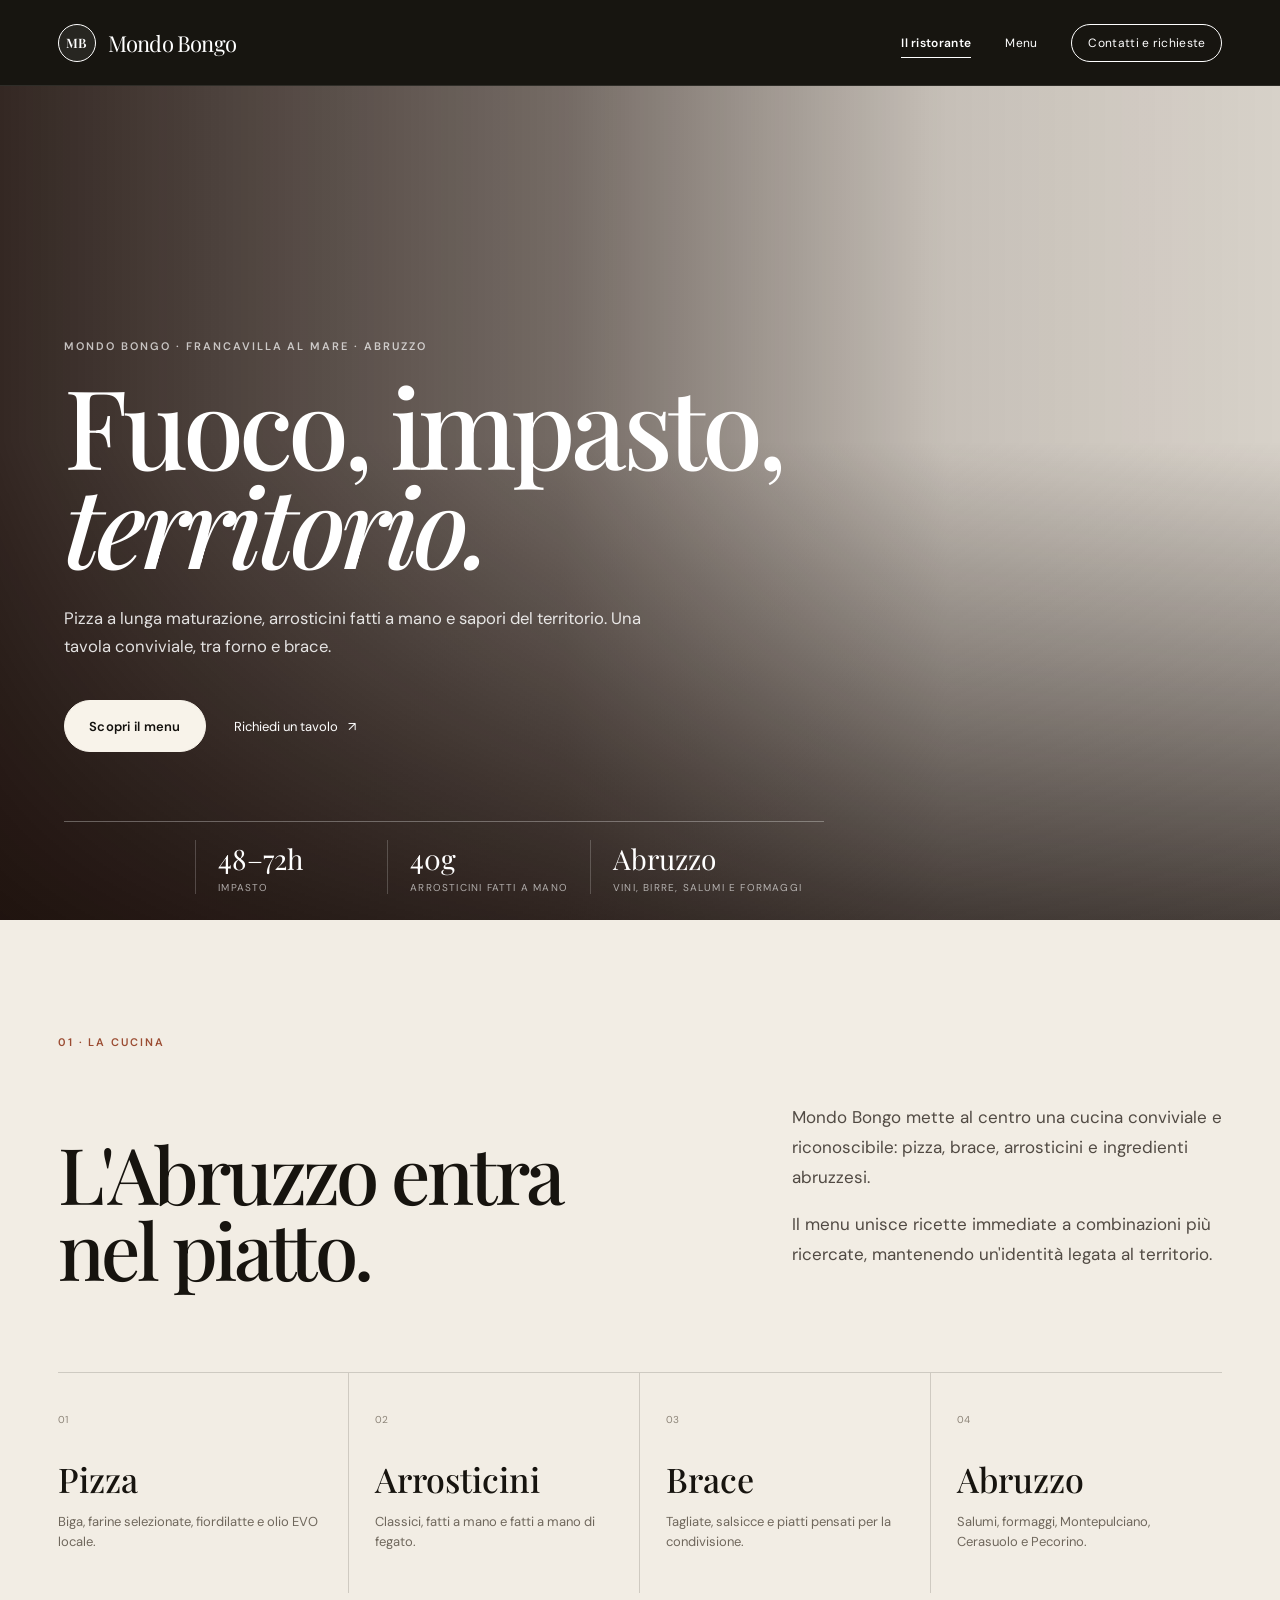
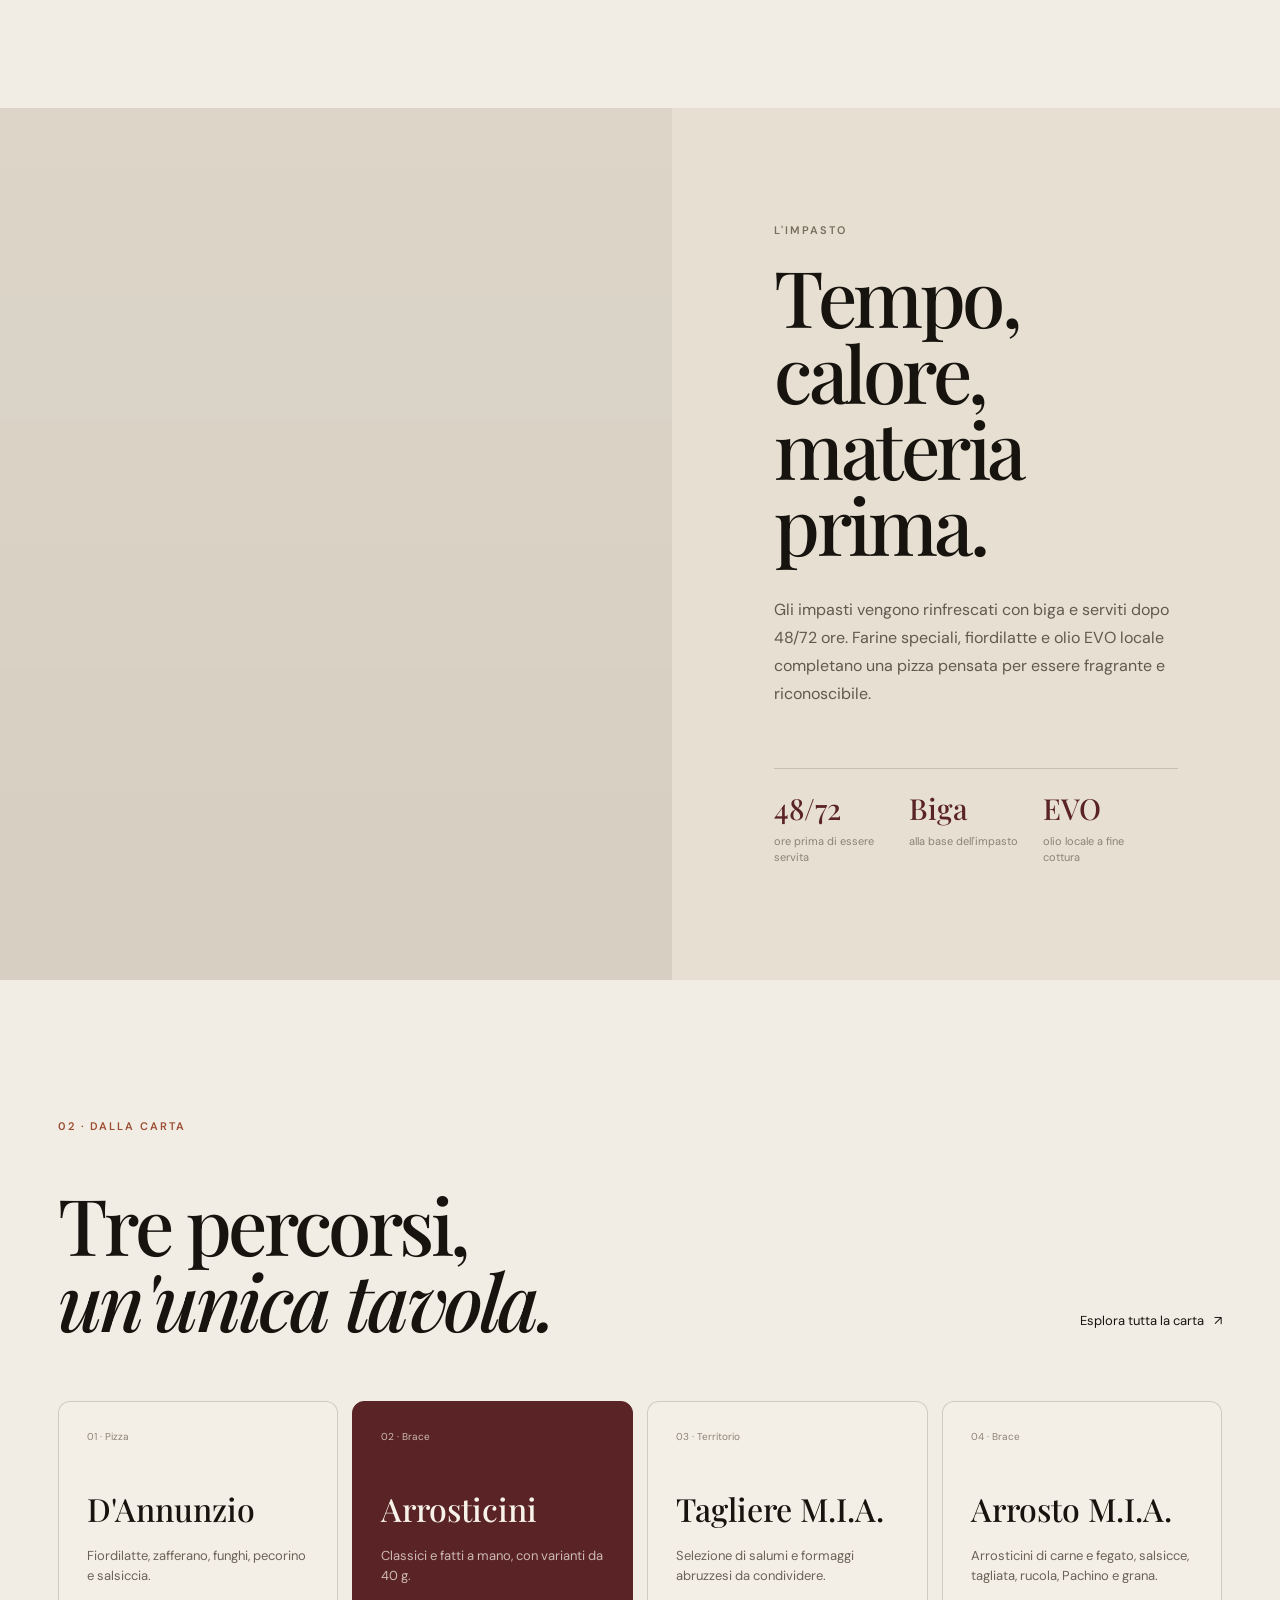
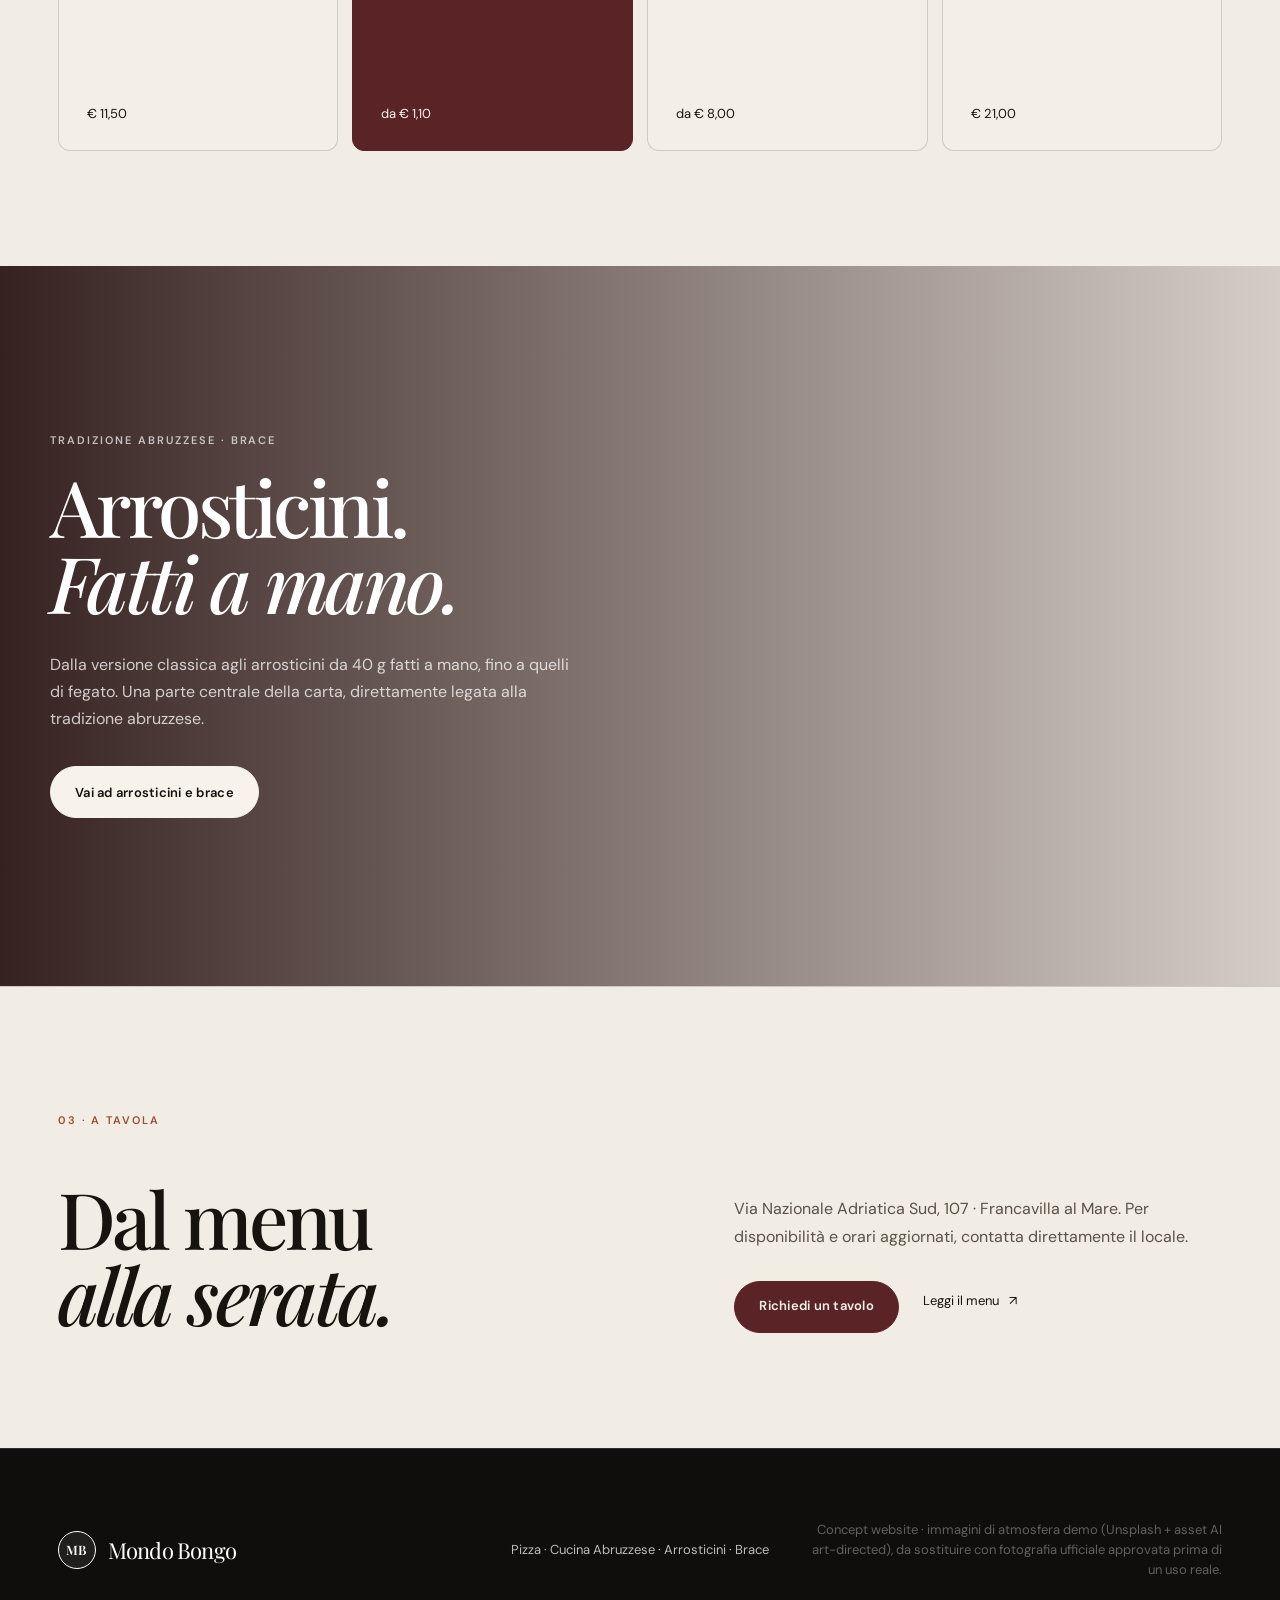
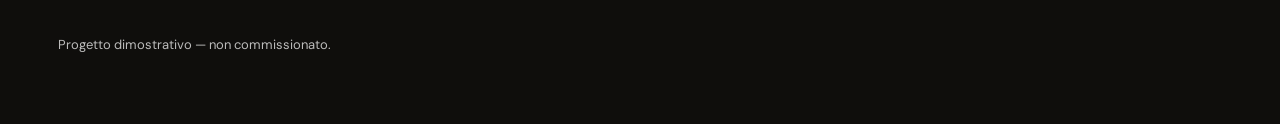
==== commit f4989ddf: "feat: apply Crescita system to homepage" ====
--- a/index.html
+++ b/index.html
@@ -4,17 +4,18 @@
 <meta charset="utf-8"/>
 <meta content="width=device-width, initial-scale=1.0" name="viewport"/>
 <meta content="Scopri il concept Mondo Bongo: pizza a lunga maturazione, arrosticini, brace e cucina abruzzese a Francavilla al Mare." name="description"/>
-<meta content="#16130f" name="theme-color"/>
+<meta content="#17140f" name="theme-color"/>
 <title>Mondo Bongo | Ristorante, pizza e brace — Demo</title>
 <link href="https://fonts.googleapis.com" rel="preconnect"/>
 <link crossorigin="" href="https://fonts.gstatic.com" rel="preconnect"/>
 <link href="https://fonts.googleapis.com/css2?family=DM+Sans:wght@400;500;600&amp;family=Playfair+Display:ital,wght@0,500;0,600;1,500&amp;display=swap" rel="stylesheet"/>
 <link href="styles.css" rel="stylesheet"/>
 <link href="package.css" rel="stylesheet"/>
+<link href="crescita-v2.css" rel="stylesheet"/>
 <meta content="noindex, follow" name="robots"/>
 <link href="https://mondobongo-website-demo.netlify.app/" rel="canonical"/>
 </head>
-<body>
+<body class="page-home">
 <header class="site-header" id="top">
 <a aria-label="Mondo Bongo home" class="brand" href="index.html">
 <span class="brand-mark">MB</span>
@@ -25,11 +26,11 @@
 </header>
 <main>
 <section aria-labelledby="hero-title" class="hero">
-<div aria-label="Pizza in forno, immagine di atmosfera" class="hero-media" role="img"></div>
+<div aria-label="Composizione editoriale demo con pizza, forno e brace" class="hero-media" role="img"></div>
 <div class="hero-shade"></div>
 <div class="hero-content">
 <p class="eyebrow">Mondo Bongo · Francavilla al Mare · Abruzzo</p>
-<h1 id="hero-title">Cucina d'Abruzzo.<br/><em>Impasto e brace.</em></h1>
+<h1 id="hero-title">Fuoco, impasto,<br/><em>territorio.</em></h1>
 <p class="hero-copy">Pizza a lunga maturazione, arrosticini fatti a mano e sapori del territorio. Una tavola conviviale, tra forno e brace.</p>
 <div class="hero-actions">
 <a class="button button-light" href="menu.html">Scopri il menu</a>
@@ -46,7 +47,7 @@
 <section class="intro section" id="cucina">
 <div class="section-kicker">01 · La cucina</div>
 <div class="intro-grid">
-<h2 class="display">Il territorio entra<br/>nel piatto.</h2>
+<h2 class="display">L'Abruzzo entra<br/>nel piatto.</h2>
 <div class="intro-copy">
 <p>Mondo Bongo mette al centro una cucina conviviale e riconoscibile: pizza, brace, arrosticini e ingredienti abruzzesi.</p>
 <p>Il menu unisce ricette immediate a combinazioni più ricercate, mantenendo un'identità legata al territorio.</p>
@@ -78,14 +79,14 @@
 <div class="section-heading">
 <div>
 <p class="section-kicker">02 · Dalla carta</p>
-<h2 class="display" id="signature-title">Nomi d'Abruzzo,<br/><em>carattere deciso.</em></h2>
+<h2 class="display" id="signature-title">Tre percorsi,<br/><em>un'unica tavola.</em></h2>
 </div>
 <a class="text-link dark-link" href="menu.html">Esplora tutta la carta <span>↗</span></a>
 </div>
 <div class="dish-grid">
 <article class="dish-card"><div class="dish-no">01 · Pizza</div><h3>D'Annunzio</h3><p>Fiordilatte, zafferano, funghi, pecorino e salsiccia.</p><span>€ 11,50</span></article>
-<article class="dish-card"><div class="dish-no">02 · Pizza</div><h3>Villa Celiera</h3><p>Fiordilatte, pecorino, arrosticini e patate.</p><span>€ 12,00</span></article>
-<article class="dish-card"><div class="dish-no">03 · Pizza</div><h3>Manoppello</h3><p>Fiordilatte, pistacchi, mortadella, basilico e stracciata.</p><span>€ 12,50</span></article>
+<article class="dish-card"><div class="dish-no">02 · Brace</div><h3>Arrosticini</h3><p>Classici e fatti a mano, con varianti da 40 g.</p><span>da € 1,10</span></article>
+<article class="dish-card"><div class="dish-no">03 · Territorio</div><h3>Tagliere M.I.A.</h3><p>Selezione di salumi e formaggi abruzzesi da condividere.</p><span>da € 8,00</span></article>
 <article class="dish-card"><div class="dish-no">04 · Brace</div><h3>Arrosto M.I.A.</h3><p>Arrosticini di carne e fegato, salsicce, tagliata, rucola, Pachino e grana.</p><span>€ 21,00</span></article>
 </div>
 </section>
@@ -118,7 +119,7 @@
 <footer class="footer">
 <a class="brand footer-brand" href="index.html"><span class="brand-mark">MB</span><span class="brand-name">Mondo Bongo</span></a>
 <p>Pizza · Cucina Abruzzese · Arrosticini · Brace</p>
-<p class="concept-note">Concept website · immagini di atmosfera da Unsplash, da sostituire con asset ufficiali del locale.</p>
+<p class="concept-note">Concept website · immagini di atmosfera demo (Unsplash + asset AI art-directed), da sostituire con fotografia ufficiale approvata prima di un uso reale.</p>
 <p>Progetto dimostrativo — non commissionato.</p>
 </footer>
 <script src="growth.js"></script>
--- a/package.css
+++ b/package.css
@@ -1,2 +1,218 @@
-[hidden]{display:none!important}a:focus-visible,button:focus-visible,input:focus-visible,select:focus-visible{outline:3px solid #bca177;outline-offset:4px}.page-heading{padding-top:150px;padding-bottom:50px;background:#eee8db;color:#201b15}.page-heading h1{font-size:clamp(42px,6vw,80px);margin:20px 0}.section{padding-top:70px;padding-bottom:70px}.menu-panel{display:block}.js .menu-panel:not(.active){display:none}.menu-tab{font-size:15px;min-height:44px}.nav{font-size:15px}.request-section,.qr-card{display:grid;grid-template-columns:1fr 1fr;gap:6%;background:#eee8db;color:#201b15}.request-section h2{font-size:clamp(38px,5vw,65px)}.request-section p{max-width:55ch;line-height:1.65}.request-section form{display:grid;gap:18px;align-content:start}.request-section label{display:grid;gap:8px;font-size:16px}.request-section input,.request-section select{width:100%;min-width:0;padding:14px;border:1px solid #8c7b66;background:#fffaf1;border-radius:4px;color:#201b15;font:inherit}.request-section button{border:1px solid #201b15;background:#201b15;color:#fffaf1;cursor:pointer}.request-section [hidden]{display:none}.request-section #request-result{border-top:1px solid #8c7b66;padding-top:20px}.request-section #request-link{display:inline-flex;background:#201b15;color:#fffaf1}.request-section #calendar-link,.request-section #google-calendar-link{display:block;width:fit-content;max-width:100%;overflow-wrap:anywhere}.request-section #request-result small{display:block;max-width:55ch;line-height:1.55}.qr-card{align-items:center}.qr-card img{width:240px;max-width:100%;height:auto;justify-self:center}.qr-card h2{font:40px Georgia,serif}.footer{font-size:14px;padding-bottom:100px}.reveal{opacity:1;transform:none}.site-header{background:#171510}.nav[aria-label]{visibility:visible}.menu-toggle{min-width:44px;min-height:44px}.menu-panel-heading{position:static}.menu-panel-heading h3{overflow-wrap:anywhere}.request-section>*,.qr-card>*,.menu-item>*{min-width:0}@media(max-width:820px){.request-section,.qr-card{grid-template-columns:1fr;gap:28px}.page-heading{padding-top:130px}.section{padding-top:48px;padding-bottom:48px}.page-heading.section{padding-top:130px}.js .nav:not(.open){visibility:hidden}.nav{font-size:22px}.nav a{padding:12px}.hero h1{font-size:clamp(46px,10vw,72px)}.menu-panel-heading h3{font-size:38px}.menu-tabs{display:flex;overflow:auto;max-width:100%;gap:10px}.menu-tab{flex:0 0 auto}.hero{min-height:700px}.hero-facts{position:relative;bottom:auto;left:auto;right:auto;margin:35px 22px 0;flex-wrap:wrap}.hero{display:flex;flex-direction:column;justify-content:center}.hero-content{position:relative}.request-section form{min-width:0}.request-section .button,.request-section #request-link{max-width:100%;overflow-wrap:anywhere}.qr-card img{width:min(240px,72vw)}}@media(max-width:360px){.page-heading h1{font-size:clamp(40px,13vw,52px)}.request-section h2{font-size:clamp(34px,11vw,44px)}.menu-panel-heading h3{font-size:34px}.request-section,.qr-card{gap:22px}.request-section input,.request-section select{font-size:16px}}@media(prefers-reduced-motion:reduce){*,*::before,*::after{animation:none!important;transition:none!important;scroll-behavior:auto!important}}
-@media(max-width:820px){.menu-toggle{display:block}.nav{position:fixed;inset:0;background:#eee8db;color:#201b15;padding:100px 24px 36px;flex-direction:column;align-items:flex-start;transform:translateY(-105%);overflow-y:auto}.nav.open{transform:translateY(0)}html:not(.js) .nav{position:static;transform:none;padding:10px;flex-direction:row;flex-wrap:wrap;font-size:14px}html:not(.js) .site-header{position:relative;flex-wrap:wrap;height:auto}html:not(.js) .menu-toggle{display:none}}
+[hidden]{display:none!important}
+html,body{max-width:100%;overflow-x:hidden}
+body{min-width:0}
+a,button,input,select{touch-action:manipulation}
+a:focus-visible,button:focus-visible,input:focus-visible,select:focus-visible,[tabindex]:focus-visible{outline:3px solid #bca177;outline-offset:4px}
+main,section,.site-header,.nav,.menu-item,.menu-item>*,.request-section>*,.qr-card>*{min-width:0}
+
+/* Shared navigation: restrained, readable, consistent across all three pages. */
+.site-header{background:#171510;border-bottom:1px solid rgba(255,255,255,.1)}
+.site-header.scrolled{background:#171510;border-color:rgba(255,255,255,.14)}
+.nav{font-size:14px}
+.nav a[aria-current="page"]{font-weight:600}
+.nav a[aria-current="page"]::after{right:0}
+.menu-toggle{min-width:44px;min-height:44px;color:inherit}
+
+/* Interior-page heading: editorial, not a second hero. */
+.page-heading{padding-top:150px;padding-bottom:58px;background:#eee8db;color:#201b15}
+.page-heading .eyebrow{color:#766c60}
+.page-heading h1{font-size:clamp(44px,6vw,80px);margin:18px 0 22px}
+.page-heading>p:last-of-type{max-width:650px;color:#675e54;line-height:1.7}
+.page-heading-actions{display:flex;flex-wrap:wrap;align-items:center;gap:14px 24px;margin-top:28px}
+.section{padding-top:78px;padding-bottom:78px}
+.home-primary{background:#201b15;color:#fffaf1;border-color:#201b15}
+.home-primary:hover{background:#4a3c2f;color:#fffaf1}
+
+/* Homepage refinement: preserve the warm editorial direction and make food the story. */
+.hero-content{width:min(980px,88vw);padding-bottom:clamp(150px,18vh,205px)}
+.hero h1{max-width:1050px}
+.hero-copy{max-width:620px;color:rgba(255,255,255,.86)}
+.hero-actions{gap:18px 28px}
+.hero-actions .text-link{min-height:48px}
+.hero-facts{max-width:min(760px,60vw)}
+.hero-facts>span{min-width:0;padding-right:22px}
+.intro-grid{gap:clamp(48px,7vw,90px)}
+.pillars article{transition:border-color .2s ease}
+.pillars article:hover{border-color:rgba(23,20,15,.32)}
+.pizza-image{background-position:center 54%}
+.signature .section-heading{align-items:end}
+.dish-card{background:transparent}
+.dish-card:hover{transform:translateY(-3px);background:#f7f1e7}
+.arrosticini-content{max-width:690px}
+.arrosticini-content .button{margin-top:4px}
+.home-visit{max-width:1320px;margin:0 auto;display:grid;grid-template-columns:1.05fr .95fr;gap:clamp(48px,8vw,110px);align-items:end;border-top:1px solid var(--line)}
+.home-visit-copy{max-width:560px;color:#625a50;line-height:1.75}
+.home-visit-actions{display:flex;flex-wrap:wrap;align-items:center;gap:14px 24px;margin-top:30px}
+
+/* Menu: strong hierarchy, sticky categories, scan-friendly rows. */
+.menu-page-heading{padding-bottom:62px}
+.menu-section{position:relative}
+.menu-editorial-head{padding-bottom:48px;border-bottom:1px solid var(--line)}
+.menu-intro{line-height:1.75}
+.menu-feature-strip{margin-top:0}
+.menu-feature-strip article{min-width:0}
+.menu-feature-strip h3{overflow-wrap:anywhere}
+.menu-category-guide{display:flex;justify-content:space-between;align-items:center;margin-top:48px;padding-bottom:10px;color:#786f65;font-size:12px}
+.menu-category-guide p{margin:0}
+.menu-tabs{position:sticky;top:70px;z-index:15;display:flex;gap:8px;flex-wrap:wrap;padding:12px 0;background:#f2ede4;border-bottom:1px solid var(--line)}
+.menu-tab{min-height:46px;padding:11px 15px;border:1px solid var(--line);border-radius:999px;background:transparent;color:#5e574f;font-size:13px;cursor:pointer;transition:background .18s ease,color .18s ease,border-color .18s ease}
+.menu-tab span{margin-right:7px;font-size:9px;color:#928779}
+.menu-tab:hover,.menu-tab.active{background:#201b15;color:#fffaf1;border-color:#201b15}
+.menu-tab.active span{color:#d8c09b}
+.menu-panel{display:block;padding-top:42px}
+.js .menu-panel:not(.active){display:none}
+.menu-panel-heading{position:static;margin-bottom:28px}
+.menu-panel-heading h3{overflow-wrap:anywhere}
+.menu-item{grid-template-columns:minmax(0,1fr) auto;gap:24px;padding:24px 0}
+.menu-item h4{overflow-wrap:anywhere}
+.menu-item strong{white-space:nowrap;font-variant-numeric:tabular-nums}
+.menu-item.featured{padding-left:14px;border-left:2px solid #b48a4a}
+.menu-footer{align-items:center;gap:24px}
+.menu-footer .button{flex:0 0 auto}
+.qr-card{display:grid;grid-template-columns:1fr 1fr;gap:7%;align-items:center;background:#eee8db;color:#201b15;border-top:1px solid var(--line)}
+.qr-card h2{margin:14px 0 18px;font:500 clamp(38px,4.4vw,58px)/1 Georgia,serif}
+.qr-card p{max-width:55ch;line-height:1.7}
+.qr-card img{width:240px;max-width:100%;height:auto;justify-self:center;background:#fff;padding:10px;border:1px solid #cfc3b2}
+.qr-actions{display:grid;gap:8px;margin-top:22px;width:fit-content;max-width:100%}
+
+/* Contacts and request flow: explicit distinction between request and confirmation. */
+.contact-actions{flex-wrap:wrap}
+.contact-actions .text-link{min-height:48px}
+.request-section{display:grid;grid-template-columns:minmax(0,.9fr) minmax(0,1.1fr);gap:7%;background:#eee8db;color:#201b15;border-top:1px solid var(--line)}
+.request-section h2{font-size:clamp(40px,5vw,66px)}
+.request-section p{max-width:55ch;line-height:1.7}
+.request-disclosure{display:grid;gap:5px;margin-top:28px;padding:18px 0;border-top:1px solid #bcae9a;border-bottom:1px solid #bcae9a}
+.request-disclosure strong{font-size:13px;letter-spacing:.04em}
+.request-disclosure span{max-width:52ch;color:#6d6357;font-size:13px;line-height:1.6}
+.request-section form{display:grid;gap:17px;align-content:start;padding-left:clamp(0px,2vw,28px);border-left:1px solid #c8bba8}
+.request-section label{display:grid;gap:8px;font-size:13px;font-weight:600;letter-spacing:.03em}
+.request-section input,.request-section select{width:100%;min-width:0;min-height:50px;padding:13px 14px;border:1px solid #8c7b66;background:#fffaf1;border-radius:4px;color:#201b15;font:inherit}
+.request-section input:focus,.request-section select:focus{border-color:#6d5238}
+.request-submit,.request-primary{justify-content:center;background:#201b15!important;color:#fffaf1!important;border-color:#201b15!important}
+#request-error{min-height:1.5em;margin:0;color:#8a2f24;font-size:13px}
+.request-section #request-result{display:grid;gap:14px;padding-top:22px;border-top:1px solid #8c7b66}
+.request-ready{display:grid;gap:4px;margin:0!important}
+.request-ready strong{font:600 12px/1.4 "DM Sans",Arial,sans-serif;letter-spacing:.1em;text-transform:uppercase;color:#6f4e2e}
+.request-ready span{font-size:12px;color:#71675b}
+#request-preview{padding:14px 0;margin:0;border-block:1px solid #d0c4b4;color:#443a30}
+.calendar-actions{display:grid;gap:7px}
+.request-section #calendar-link,.request-section #google-calendar-link{display:flex;width:fit-content;max-width:100%;overflow-wrap:anywhere}
+.request-section #request-result small{display:block;max-width:58ch;color:#75695a;line-height:1.6}
+.footer{font-size:13px;padding-bottom:90px}
+.reveal{opacity:1;transform:none}
+
+@media(max-width:1024px){
+  .hero-content{width:min(900px,90vw)}
+  .hero-facts{max-width:72vw}
+  .home-visit{grid-template-columns:1fr 1fr;gap:44px}
+  .request-section{gap:5%}
+}
+
+@media(max-width:820px){
+  .site-header,.site-header.scrolled{height:70px;padding-inline:20px;background:#171510;color:#fff}
+  .brand-name{font-size:19px}
+  .menu-toggle{display:grid;place-items:center;z-index:70}
+  .nav{position:fixed;inset:0;z-index:60;width:100%;height:100dvh;padding:max(104px,calc(78px + env(safe-area-inset-top))) 20px max(30px,env(safe-area-inset-bottom));display:flex;flex-direction:column;align-items:stretch;gap:0;overflow-y:auto;background:#eee8db;color:#201b15;transform:translateY(-105%);transition:transform .3s ease}
+  .nav.open{transform:translateY(0)}
+  .nav a{width:100%;min-height:58px;display:flex;align-items:center;border-bottom:1px solid var(--line);font-family:var(--serif);font-size:clamp(27px,8vw,36px)}
+  .nav a::after{display:none!important}
+  html:not(.js) .nav{position:static;height:auto;transform:none;padding:10px 20px;flex-direction:row;flex-wrap:wrap;font-size:14px}
+  html:not(.js) .nav a{width:auto;min-height:44px;font:inherit;border:0}
+  html:not(.js) .site-header{position:relative;flex-wrap:wrap;height:auto}
+  html:not(.js) .menu-toggle{display:none}
+
+  .section{padding-top:58px;padding-bottom:58px}
+  .page-heading,.page-heading.section{padding-top:122px;padding-bottom:48px}
+  .page-heading h1{font-size:clamp(43px,10vw,64px)}
+  .page-heading-actions{align-items:stretch}
+  .page-heading-actions .button,.page-heading-actions .text-link{width:100%;justify-content:center}
+
+  .hero{min-height:720px;display:flex;flex-direction:column;justify-content:flex-end}
+  .hero-content{width:100%;padding:130px 20px 54px}
+  .hero h1{font-size:clamp(48px,11vw,72px);line-height:.95}
+  .hero-copy{max-width:600px;margin-top:24px;font-size:15px}
+  .hero-actions{flex-direction:column;align-items:stretch;margin-top:28px;gap:10px}
+  .hero-actions .button,.hero-actions .text-link{width:100%;min-height:50px;justify-content:center}
+  .hero-actions .text-link{border:1px solid rgba(255,255,255,.36);border-radius:999px}
+  .hero-facts{position:relative;left:auto;right:auto;bottom:auto;width:100%;max-width:none;margin:0;padding:0 20px 26px;display:grid;grid-template-columns:repeat(3,minmax(0,1fr));background:#171510;border-top:1px solid rgba(255,255,255,.2)}
+  .hero-facts>span{min-width:0;padding:16px 10px 0 0;border-left:0;border-right:1px solid rgba(255,255,255,.15);font-size:22px}
+  .hero-facts>span:last-child{border-right:0;padding-right:0}
+
+  .intro-grid,.home-visit,.request-section,.qr-card{grid-template-columns:1fr;gap:30px}
+  .pillars{grid-template-columns:repeat(2,1fr)}
+  .pizza-feature{grid-template-columns:1fr;min-height:0}
+  .pizza-image{min-height:min(86vw,560px)}
+  .pizza-copy{padding:64px 20px}
+  .process{grid-template-columns:repeat(3,1fr)}
+  .dish-grid{grid-template-columns:repeat(2,1fr)}
+  .arrosticini-section{min-height:680px;align-items:flex-end}
+  .arrosticini-content{width:auto;margin:0;padding:72px 20px 54px}
+  .home-visit{padding-inline:20px}
+
+  .menu-editorial-head{grid-template-columns:1fr;gap:22px}
+  .menu-volume{writing-mode:initial;transform:none;padding:0}
+  .menu-intro{grid-column:auto;max-width:none}
+  .menu-feature-strip{grid-template-columns:1fr}
+  .menu-feature-strip article,.menu-feature-strip article:not(:first-child){border-right:0;border-bottom:1px solid var(--line)}
+  .menu-category-guide{margin-top:34px}
+  .menu-tabs{top:70px;width:calc(100% + 40px);margin-left:-20px;padding:10px 20px;flex-wrap:nowrap;gap:8px;overflow-x:auto;overscroll-behavior-inline:contain;scroll-snap-type:x proximity;scrollbar-width:none;-webkit-overflow-scrolling:touch}
+  .menu-tabs::-webkit-scrollbar{display:none}
+  .menu-tab{flex:0 0 auto;scroll-snap-align:start;white-space:nowrap}
+  .menu-panel{padding-top:36px}
+  .menu-panel-heading h3{font-size:clamp(38px,9vw,52px)}
+  .menu-item{gap:12px}
+  .menu-item h4{font-size:21px;line-height:1.15}
+  .menu-footer{flex-direction:column;align-items:stretch}
+  .menu-footer .button{width:100%}
+  .qr-card{padding-inline:20px}
+  .qr-card img{width:min(240px,72vw)}
+
+  .contact-actions{flex-direction:column;align-items:stretch}
+  .contact-actions .button,.contact-actions .text-link{width:100%;justify-content:center}
+  .request-section{padding-inline:20px}
+  .request-section form{padding-left:0;border-left:0;border-top:1px solid #c8bba8;padding-top:28px}
+  .request-section .button{width:100%;max-width:100%;white-space:normal;text-align:center}
+  .calendar-actions .text-link{width:100%}
+}
+
+@media(max-width:520px){
+  .hero{min-height:680px}
+  .hero-content{padding-bottom:42px}
+  .hero h1{font-size:clamp(45px,13.5vw,60px)}
+  .hero-facts{grid-template-columns:1fr}
+  .hero-facts>span{display:grid;grid-template-columns:90px 1fr;align-items:center;gap:12px;border-right:0;border-bottom:1px solid rgba(255,255,255,.15);padding:12px 0;font-size:21px}
+  .hero-facts>span:last-child{border-bottom:0}
+  .hero-facts small{margin-top:0}
+  .pillars,.dish-grid{grid-template-columns:1fr}
+  .process{grid-template-columns:1fr}
+  .process div{display:grid;grid-template-columns:92px 1fr;align-items:center;border-bottom:1px solid var(--line);padding:15px 0}
+  .process span{margin-top:0}
+  .arrosticini-section{min-height:620px}
+  .menu-category-guide{font-size:11px}
+  .menu-item{padding:20px 0}
+  .menu-item.featured{padding-left:10px}
+  .menu-item strong{font-size:13px}
+  .qr-card h2{font-size:38px}
+}
+
+@media(max-width:360px){
+  .site-header,.site-header.scrolled{padding-inline:16px}
+  .brand-name{font-size:17px}
+  .page-heading,.page-heading.section{padding-inline:16px}
+  .page-heading h1{font-size:clamp(40px,13vw,50px)}
+  .hero-content{padding-inline:16px}
+  .hero h1{font-size:43px}
+  .hero-copy{font-size:14px}
+  .hero-facts{padding-inline:16px}
+  .section,.home-visit,.request-section,.qr-card{padding-left:16px;padding-right:16px}
+  .display{font-size:clamp(39px,12vw,48px)}
+  .menu-tabs{width:calc(100% + 32px);margin-left:-16px;padding-left:16px;padding-right:16px}
+  .menu-panel-heading h3{font-size:34px}
+  .menu-item h4{font-size:19px}
+  .request-section h2{font-size:clamp(34px,11vw,44px)}
+  .request-section input,.request-section select{font-size:16px}
+}
+
+@media(prefers-reduced-motion:reduce){
+  *,*::before,*::after{animation:none!important;transition:none!important;scroll-behavior:auto!important}
+}
--- a/crescita-v2.css
+++ b/crescita-v2.css
@@ -0,0 +1,467 @@
+/*
+  Mondo Bongo — Crescita visual system
+  Punto Due Studio · Phase 3
+  This layer intentionally preserves the existing static HTML/JS feature scope.
+*/
+:root {
+  --mb-ink: #17140f;
+  --mb-paper: #f2ede4;
+  --mb-warm: #e7dfd2;
+  --mb-cream: #f8f3ea;
+  --mb-ember: #9b4c32;
+  --mb-wine: #5a2426;
+  --mb-gold: #b48a4a;
+  --mb-muted: #756c61;
+  --mb-line: rgba(23,20,15,.17);
+  --mb-dark-line: rgba(248,243,234,.18);
+  --mb-shadow: 0 24px 70px rgba(39,25,18,.12);
+  --mb-radius-sm: 12px;
+  --mb-radius: 20px;
+  --mb-container: 1320px;
+  --mb-ease: cubic-bezier(.2,.75,.2,1);
+}
+
+html { scroll-padding-top: 86px; }
+body {
+  background: var(--mb-paper);
+  color: var(--mb-ink);
+  overflow-x: clip;
+}
+
+body.page-menu,
+body.page-contact { padding-top: 86px; }
+
+body.page-menu .site-header,
+body.page-contact .site-header {
+  color: var(--mb-ink);
+  background: rgba(242,237,228,.9);
+  border-bottom-color: var(--mb-line);
+  backdrop-filter: blur(18px);
+}
+
+.site-header {
+  padding-inline: clamp(20px,4.5vw,72px);
+  transition: height .3s ease, background .3s ease, border-color .3s ease, color .3s ease;
+}
+.site-header.scrolled {
+  box-shadow: 0 8px 34px rgba(30,20,14,.04);
+}
+.brand-mark {
+  width: 38px;
+  height: 38px;
+  background: color-mix(in srgb,currentColor 7%,transparent);
+}
+.brand-name { letter-spacing: -.035em; }
+.nav { gap: 34px; font-size: 12px; letter-spacing: .025em; }
+.nav a[aria-current="page"]::after { right: 0 !important; }
+.nav a:last-child {
+  padding: 10px 16px;
+  border: 1px solid currentColor;
+  border-radius: 999px;
+}
+
+/* Home hero — generated atmospheric demo asset, not official restaurant photography. */
+.page-home .hero {
+  min-height: 920px;
+  height: min(100svh, 1040px);
+  isolation: isolate;
+}
+.page-home .hero-media {
+  background-image: url('https://d8j0ntlcm91z4.cloudfront.net/user_3JN4lq7KBj4c3qEQUgSkbrftgrd/hf_20260916_082431_73dd836a-0bdb-4ddf-a62a-b07786fe6572.png');
+  background-position: center 52%;
+  transform: scale(1.015);
+}
+.page-home .hero-shade {
+  background:
+    linear-gradient(90deg,rgba(25,12,8,.88) 0%,rgba(25,12,8,.58) 44%,rgba(25,12,8,.2) 74%,rgba(25,12,8,.12) 100%),
+    linear-gradient(0deg,rgba(18,10,7,.74),transparent 52%);
+}
+.page-home .hero-content {
+  width: min(1080px,88vw);
+  padding-left: clamp(22px,5vw,78px);
+  padding-bottom: clamp(168px,18vh,212px);
+}
+.page-home .hero h1 {
+  font-size: clamp(66px,8.6vw,126px);
+  max-width: 960px;
+  text-wrap: balance;
+}
+.page-home .hero-copy { max-width: 610px; }
+.page-home .hero-actions { margin-top: 40px; }
+.page-home .hero-facts {
+  left: clamp(22px,5vw,78px);
+  right: clamp(22px,4vw,68px);
+  justify-content: flex-end;
+}
+.page-home .hero-facts > span { min-width: clamp(150px,15vw,220px); }
+
+.button {
+  position: relative;
+  overflow: hidden;
+  font-weight: 600;
+  letter-spacing: .02em;
+}
+.home-primary,
+.request-submit,
+.request-primary {
+  color: var(--mb-cream);
+  background: var(--mb-wine);
+  border-color: var(--mb-wine);
+}
+.home-primary:hover,
+.request-submit:hover,
+.request-primary:hover { color: var(--mb-wine); background: transparent; }
+
+.section { padding-top: clamp(92px,9vw,132px); padding-bottom: clamp(92px,9vw,132px); }
+.section-kicker { color: var(--mb-ember); }
+.display { text-wrap: balance; }
+.intro-grid { gap: clamp(48px,7vw,104px); }
+.intro-copy { color: #514a43; }
+.pillars { margin-top: 84px; }
+.pillars article {
+  min-height: 220px;
+  padding-top: 34px;
+  transition: background .28s ease, transform .28s ease;
+}
+.pillars article:hover { background: rgba(248,243,234,.52); transform: translateY(-3px); }
+.pillars h3 { font-size: 34px; }
+
+.pizza-feature {
+  max-width: 1500px;
+  margin: 0 auto;
+  background: var(--mb-warm);
+}
+.pizza-image { min-height: 760px; }
+.pizza-copy { padding-inline: clamp(56px,8vw,132px); }
+.process strong { color: var(--mb-wine); }
+
+.signature { padding-top: clamp(100px,10vw,148px); }
+.dish-grid { gap: 14px; }
+.dish-card {
+  min-height: 350px;
+  border-radius: var(--mb-radius-sm);
+  border-color: var(--mb-line);
+  background: rgba(248,243,234,.42);
+}
+.dish-card:nth-child(2) {
+  color: var(--mb-cream);
+  background: var(--mb-wine);
+  border-color: var(--mb-wine);
+}
+.dish-card:nth-child(2) p,
+.dish-card:nth-child(2) .dish-no { color: rgba(248,243,234,.72); }
+.dish-card:hover { box-shadow: var(--mb-shadow); }
+
+.arrosticini-section { min-height: 720px; }
+.arrosticini-overlay {
+  background: linear-gradient(90deg,rgba(35,14,13,.91),rgba(35,14,13,.48) 55%,rgba(35,14,13,.14));
+}
+.arrosticini-content { margin-left: max(22px,calc((100vw - 1320px)/2 + 70px)); }
+
+.home-visit {
+  display: grid;
+  grid-template-columns: 1fr .85fr;
+  gap: clamp(50px,8vw,120px);
+  align-items: end;
+}
+.home-visit-copy { max-width: 560px; }
+.home-visit-copy > p { color: #5a5148; line-height: 1.75; }
+
+/* Interior page heading */
+.page-heading {
+  padding-top: clamp(86px,8vw,128px);
+  padding-bottom: clamp(76px,7vw,112px);
+  display: grid;
+  grid-template-columns: minmax(0,1.2fr) minmax(300px,.65fr);
+  gap: 70px;
+  align-items: end;
+}
+.page-heading > .eyebrow,
+.page-heading > h1 { grid-column: 1; }
+.page-heading > p:not(.eyebrow),
+.page-heading-actions { grid-column: 2; }
+.page-heading > p:not(.eyebrow) { line-height: 1.75; color: #5b534a; }
+.page-heading .eyebrow { color: var(--mb-ember); }
+
+/* Menu — no-JS remains fully readable; JS enhances it to tabs. */
+.menu-section { padding-top: 70px; }
+.menu-editorial-head {
+  display: grid;
+  grid-template-columns: 140px minmax(0,1fr) minmax(280px,400px);
+  gap: 48px;
+  align-items: end;
+}
+.menu-volume { font-size: 10px; letter-spacing: .16em; text-transform: uppercase; color: var(--mb-muted); writing-mode: vertical-rl; transform: rotate(180deg); }
+.menu-intro { color: #5d554d; line-height: 1.7; }
+.menu-feature-strip {
+  display: grid;
+  grid-template-columns: repeat(3,1fr);
+  margin-top: 74px;
+  border-block: 1px solid var(--mb-line);
+}
+.menu-feature-strip article {
+  display: grid;
+  grid-template-columns: 36px 1fr auto;
+  gap: 18px;
+  min-height: 210px;
+  padding: 28px;
+  align-items: start;
+  border-right: 1px solid var(--mb-line);
+}
+.menu-feature-strip article:last-child { border-right: 0; }
+.menu-feature-strip small,
+.menu-feature-no { color: var(--mb-ember); text-transform: uppercase; font-size: 10px; letter-spacing: .12em; }
+.menu-feature-strip h3 { margin: 22px 0 10px; font: 500 28px/1.1 var(--serif); }
+.menu-feature-strip p { margin: 0; color: #6c6258; font-size: 13px; line-height: 1.55; }
+.menu-feature-strip strong { font-size: 13px; font-weight: 600; }
+.menu-category-guide { margin-top: 66px; color: var(--mb-muted); font-size: 12px; }
+.menu-tabs {
+  position: sticky;
+  top: 69px;
+  z-index: 15;
+  margin-top: 18px;
+  padding: 14px 0;
+  flex-wrap: nowrap;
+  overflow-x: auto;
+  scrollbar-width: none;
+  background: color-mix(in srgb,var(--mb-paper) 94%,transparent);
+  backdrop-filter: blur(15px);
+}
+.menu-tabs::-webkit-scrollbar { display: none; }
+.menu-tab { flex: 0 0 auto; display: inline-flex; gap: 10px; align-items: center; min-height: 44px; }
+.menu-tab span { color: currentColor; opacity: .6; font-size: 9px; }
+html:not(.js) .menu-panel { display: block !important; margin-top: 78px; }
+.js .menu-panel { display: none; }
+.js .menu-panel.active { display: block; }
+.menu-panels { margin-top: 52px; }
+.menu-panel-heading {
+  display: grid;
+  grid-template-columns: 150px minmax(220px,.7fr) minmax(280px,1fr);
+  gap: 42px;
+  align-items: start;
+  padding-bottom: 38px;
+  border-bottom: 1px solid var(--mb-line);
+}
+.menu-panel-heading > div span { font: 500 42px/1 var(--serif); color: var(--mb-wine); }
+.menu-panel-heading > div small { display: block; margin-top: 10px; color: var(--mb-muted); }
+.menu-panel-heading h3 { margin: 0; font: 500 clamp(38px,4vw,58px)/1 var(--serif); }
+.menu-panel-heading p { margin: 0; color: #625950; line-height: 1.65; }
+.menu-list { display: grid; grid-template-columns: repeat(2,minmax(0,1fr)); column-gap: 54px; }
+.menu-item {
+  min-height: 142px;
+  padding: 30px 0;
+  align-content: start;
+}
+.menu-item h4 { margin: 0; font: 500 24px/1.18 var(--serif); }
+.menu-item p { margin: 10px 0 0; color: #6a6157; font-size: 13px; line-height: 1.55; }
+.menu-item.featured h4::after {
+  content: "firma";
+  margin-left: 9px;
+  font: 600 9px/1 var(--sans);
+  letter-spacing: .12em;
+  text-transform: uppercase;
+  color: var(--mb-ember);
+}
+.menu-footer {
+  display: flex;
+  align-items: center;
+  justify-content: space-between;
+  gap: 36px;
+  margin-top: 70px;
+  padding-top: 28px;
+  border-top: 1px solid var(--mb-line);
+}
+.menu-footer p { max-width: 620px; color: var(--mb-muted); line-height: 1.6; }
+.qr-card {
+  display: grid;
+  grid-template-columns: 1fr minmax(250px,360px);
+  gap: 90px;
+  align-items: center;
+  margin-bottom: 120px;
+  padding: clamp(50px,6vw,86px);
+  color: var(--mb-cream);
+  background: var(--mb-wine);
+  border-radius: var(--mb-radius);
+}
+.qr-card .eyebrow { color: rgba(248,243,234,.65); }
+.qr-card h2 { margin: 18px 0 20px; font: 500 clamp(48px,5.3vw,78px)/.98 var(--serif); }
+.qr-card p { color: rgba(248,243,234,.76); line-height: 1.65; max-width: 600px; }
+.qr-card .dark-link { color: var(--mb-cream); }
+.qr-card img { width: min(100%,300px); justify-self: end; background: var(--mb-cream); padding: 18px; border-radius: 16px; }
+.qr-actions { display: flex; flex-wrap: wrap; gap: 24px; margin-top: 30px; }
+
+/* Contacts & request flow */
+.contact { padding: 0 clamp(22px,4.5vw,70px); }
+.contact-inner {
+  max-width: var(--mb-container);
+  margin: 0 auto;
+  padding: clamp(72px,8vw,118px);
+  border-radius: var(--mb-radius);
+  background: var(--mb-ink);
+}
+.contact-meta { border-color: var(--mb-dark-line); }
+.contact-meta a { text-decoration-thickness: 1px; text-underline-offset: 4px; }
+.request-section {
+  display: grid;
+  grid-template-columns: minmax(0,.8fr) minmax(440px,1fr);
+  gap: clamp(58px,8vw,130px);
+  align-items: start;
+}
+.request-copy { position: sticky; top: 116px; }
+.request-copy .eyebrow { color: var(--mb-ember); }
+.request-copy > p:not(.eyebrow) { max-width: 520px; color: #5c544c; line-height: 1.7; }
+.request-disclosure {
+  margin-top: 36px;
+  padding: 22px;
+  border: 1px solid var(--mb-line);
+  border-radius: var(--mb-radius-sm);
+  background: rgba(248,243,234,.52);
+}
+.request-disclosure strong,
+.request-disclosure span { display: block; }
+.request-disclosure span { margin-top: 8px; color: var(--mb-muted); font-size: 13px; line-height: 1.55; }
+#request-form {
+  padding: clamp(30px,4vw,54px);
+  border-radius: var(--mb-radius);
+  background: var(--mb-cream);
+  box-shadow: 0 1px 0 var(--mb-line);
+}
+#request-form label { display: grid; gap: 10px; margin-bottom: 24px; font-size: 11px; font-weight: 600; letter-spacing: .12em; text-transform: uppercase; color: var(--mb-ember); }
+#request-form input,
+#request-form select {
+  width: 100%;
+  min-height: 60px;
+  padding: 0 16px;
+  border: 1px solid var(--mb-line);
+  border-radius: var(--mb-radius-sm);
+  color: var(--mb-ink);
+  background: var(--mb-paper);
+  font-size: 16px;
+  outline: none;
+}
+#request-form input:focus,
+#request-form select:focus { border-color: var(--mb-wine); box-shadow: 0 0 0 3px rgba(90,36,38,.12); }
+.request-submit { width: 100%; margin-top: 8px; cursor: pointer; }
+#request-error { min-height: 22px; color: #9a302f; font-size: 13px; }
+#request-result {
+  margin-top: 28px;
+  padding: 24px;
+  border: 1px solid rgba(90,36,38,.24);
+  border-radius: var(--mb-radius-sm);
+  background: rgba(231,223,210,.48);
+}
+.request-ready { display: grid; gap: 6px; }
+.request-ready strong { color: var(--mb-wine); }
+#request-preview { line-height: 1.65; }
+.calendar-actions { display: grid; gap: 12px; margin-top: 22px; }
+
+.footer {
+  padding: 58px clamp(22px,4.5vw,70px);
+  border-top: 1px solid rgba(248,243,234,.13);
+}
+.footer .concept-note { max-width: 680px; line-height: 1.55; }
+
+/* Scroll reveal is progressive enhancement only. */
+.js .reveal {
+  opacity: 0;
+  transform: translateY(22px);
+  transition: opacity .72s var(--mb-ease), transform .72s var(--mb-ease);
+}
+.js .reveal.is-visible { opacity: 1; transform: none; }
+
+:focus-visible {
+  outline: 3px solid var(--mb-gold);
+  outline-offset: 4px;
+  border-radius: 4px;
+}
+
+@media (max-width: 1000px) {
+  .page-heading { grid-template-columns: 1fr; gap: 26px; }
+  .page-heading > * { grid-column: 1 !important; }
+  .menu-editorial-head { grid-template-columns: 1fr; gap: 28px; }
+  .menu-volume { writing-mode: horizontal-tb; transform: none; }
+  .menu-feature-strip { grid-template-columns: 1fr; }
+  .menu-feature-strip article { border-right: 0; border-bottom: 1px solid var(--mb-line); min-height: 150px; }
+  .menu-feature-strip article:last-child { border-bottom: 0; }
+  .menu-panel-heading { grid-template-columns: 120px .7fr 1fr; }
+  .request-section { grid-template-columns: .8fr 1fr; gap: 46px; }
+}
+
+@media (max-width: 820px) {
+  body.page-menu,
+  body.page-contact { padding-top: 72px; }
+  .site-header { height: 72px; }
+  .site-header.scrolled { height: 64px; }
+  .nav {
+    color: var(--mb-cream);
+    background: rgba(23,20,15,.98);
+  }
+  .nav a:last-child { border: 0; padding: 0; }
+  .page-home .hero { min-height: 690px; height: 86svh; }
+  .page-home .hero-media { background-position: 60% center; }
+  .page-home .hero-content { padding-bottom: 118px; }
+  .page-home .hero h1 { font-size: clamp(56px,14.8vw,78px); line-height: .88; }
+  .page-home .hero-copy { max-width: 92%; font-size: 15px; }
+  .page-home .hero-facts { display: none; }
+  .intro-grid,
+  .home-visit { grid-template-columns: 1fr; gap: 34px; }
+  .pillars { grid-template-columns: repeat(2,1fr); }
+  .pillars article { min-height: 165px; border-bottom: 1px solid var(--mb-line); }
+  .pillars article:nth-child(2n) { border-right: 0; }
+  .pizza-feature { grid-template-columns: 1fr; }
+  .pizza-image { min-height: 62svh; }
+  .pizza-copy { padding: 72px 24px; }
+  .process { margin-top: 42px; }
+  .dish-grid { grid-template-columns: 1fr 1fr; }
+  .arrosticini-content { margin-left: 24px; }
+  .menu-tabs { top: 63px; margin-inline: -22px; padding-inline: 22px; }
+  .menu-panel-heading { grid-template-columns: 1fr; gap: 18px; }
+  .menu-panel-heading > div { display: flex; align-items: baseline; gap: 12px; }
+  .menu-list { grid-template-columns: 1fr; }
+  .menu-item { min-height: 0; }
+  .qr-card { grid-template-columns: 1fr; gap: 46px; margin-inline: 16px; }
+  .qr-card img { justify-self: start; width: min(76vw,280px); }
+  .request-section { grid-template-columns: 1fr; }
+  .request-copy { position: static; }
+}
+
+@media (max-width: 540px) {
+  .section { padding-inline: 20px; padding-top: 78px; padding-bottom: 78px; }
+  .page-home .hero { min-height: 660px; }
+  .page-home .hero-content { width: auto; padding-left: 20px; padding-right: 20px; }
+  .page-home .hero h1 { font-size: clamp(52px,15.8vw,68px); }
+  .hero-actions { align-items: flex-start; flex-direction: column; gap: 18px; }
+  .hero-actions .button { width: auto; }
+  .display { font-size: clamp(42px,13vw,58px); }
+  .pillars { margin-top: 54px; }
+  .pillars article { padding: 22px 14px 16px 0; }
+  .pillars article:not(:first-child) { padding-left: 16px; }
+  .pillars h3 { margin-top: 18px; font-size: 25px; }
+  .process { grid-template-columns: 1fr; }
+  .process div { padding-block: 18px; border-bottom: 1px solid var(--mb-line); }
+  .section-heading { align-items: flex-start; flex-direction: column; }
+  .dish-grid { grid-template-columns: 1fr; }
+  .dish-card { min-height: 250px; }
+  .arrosticini-section { min-height: 680px; }
+  .page-heading { padding-inline: 20px; }
+  .page-heading-actions { display: grid; gap: 18px; }
+  .menu-section { padding-top: 54px; }
+  .menu-feature-strip { margin-top: 46px; }
+  .menu-feature-strip article { grid-template-columns: 30px 1fr auto; padding: 22px 10px; }
+  .menu-feature-strip h3 { font-size: 23px; }
+  .menu-tab { min-height: 46px; }
+  .menu-footer { align-items: flex-start; flex-direction: column; }
+  .qr-card { margin-bottom: 76px; padding: 42px 24px; }
+  .contact { padding-inline: 16px; }
+  .contact-inner { padding: 56px 24px; }
+  .contact-actions { align-items: flex-start; flex-direction: column; }
+  .contact-meta { grid-template-columns: 1fr; gap: 24px; }
+  #request-form { padding: 24px 18px; }
+  .footer { padding-inline: 20px; }
+}
+
+@media (prefers-reduced-motion: reduce) {
+  html { scroll-behavior: auto; }
+  *,*::before,*::after { animation-duration: .01ms !important; animation-iteration-count: 1 !important; transition-duration: .01ms !important; scroll-behavior: auto !important; }
+  .js .reveal { opacity: 1; transform: none; }
+}
